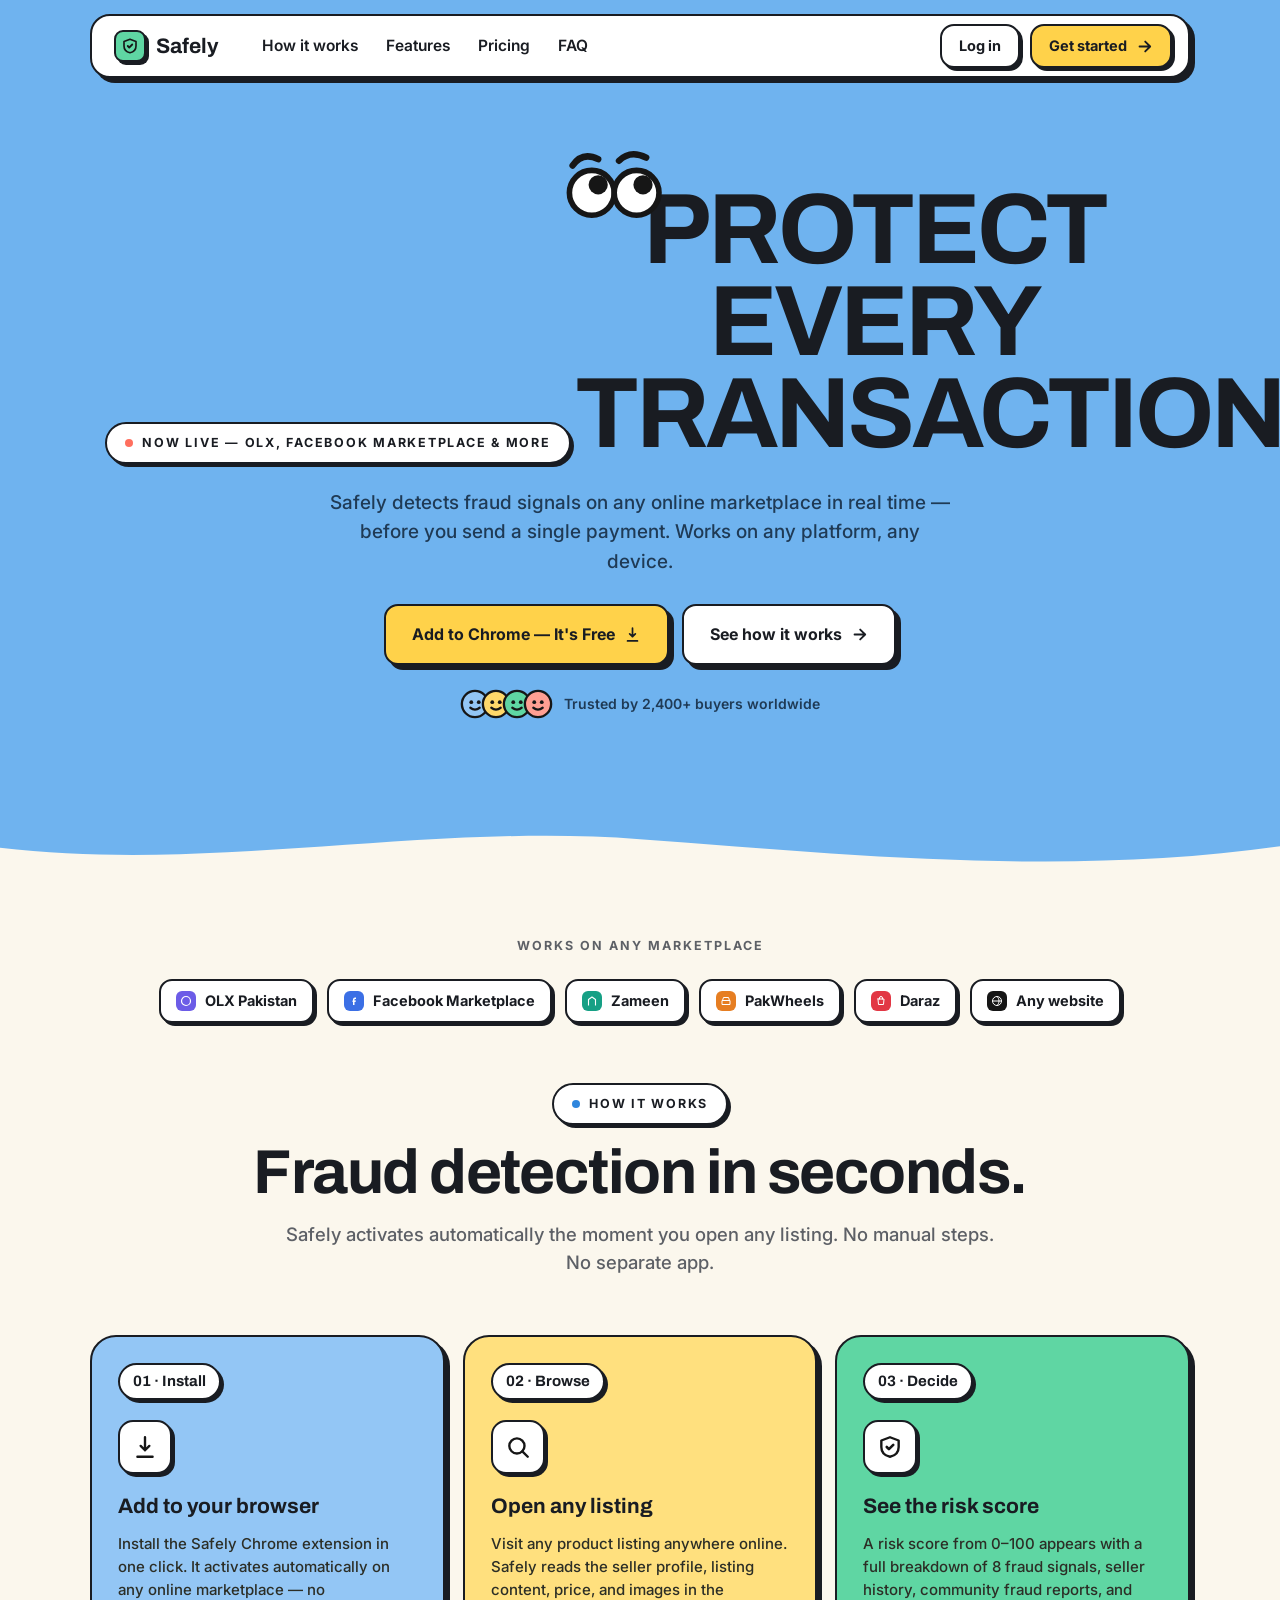
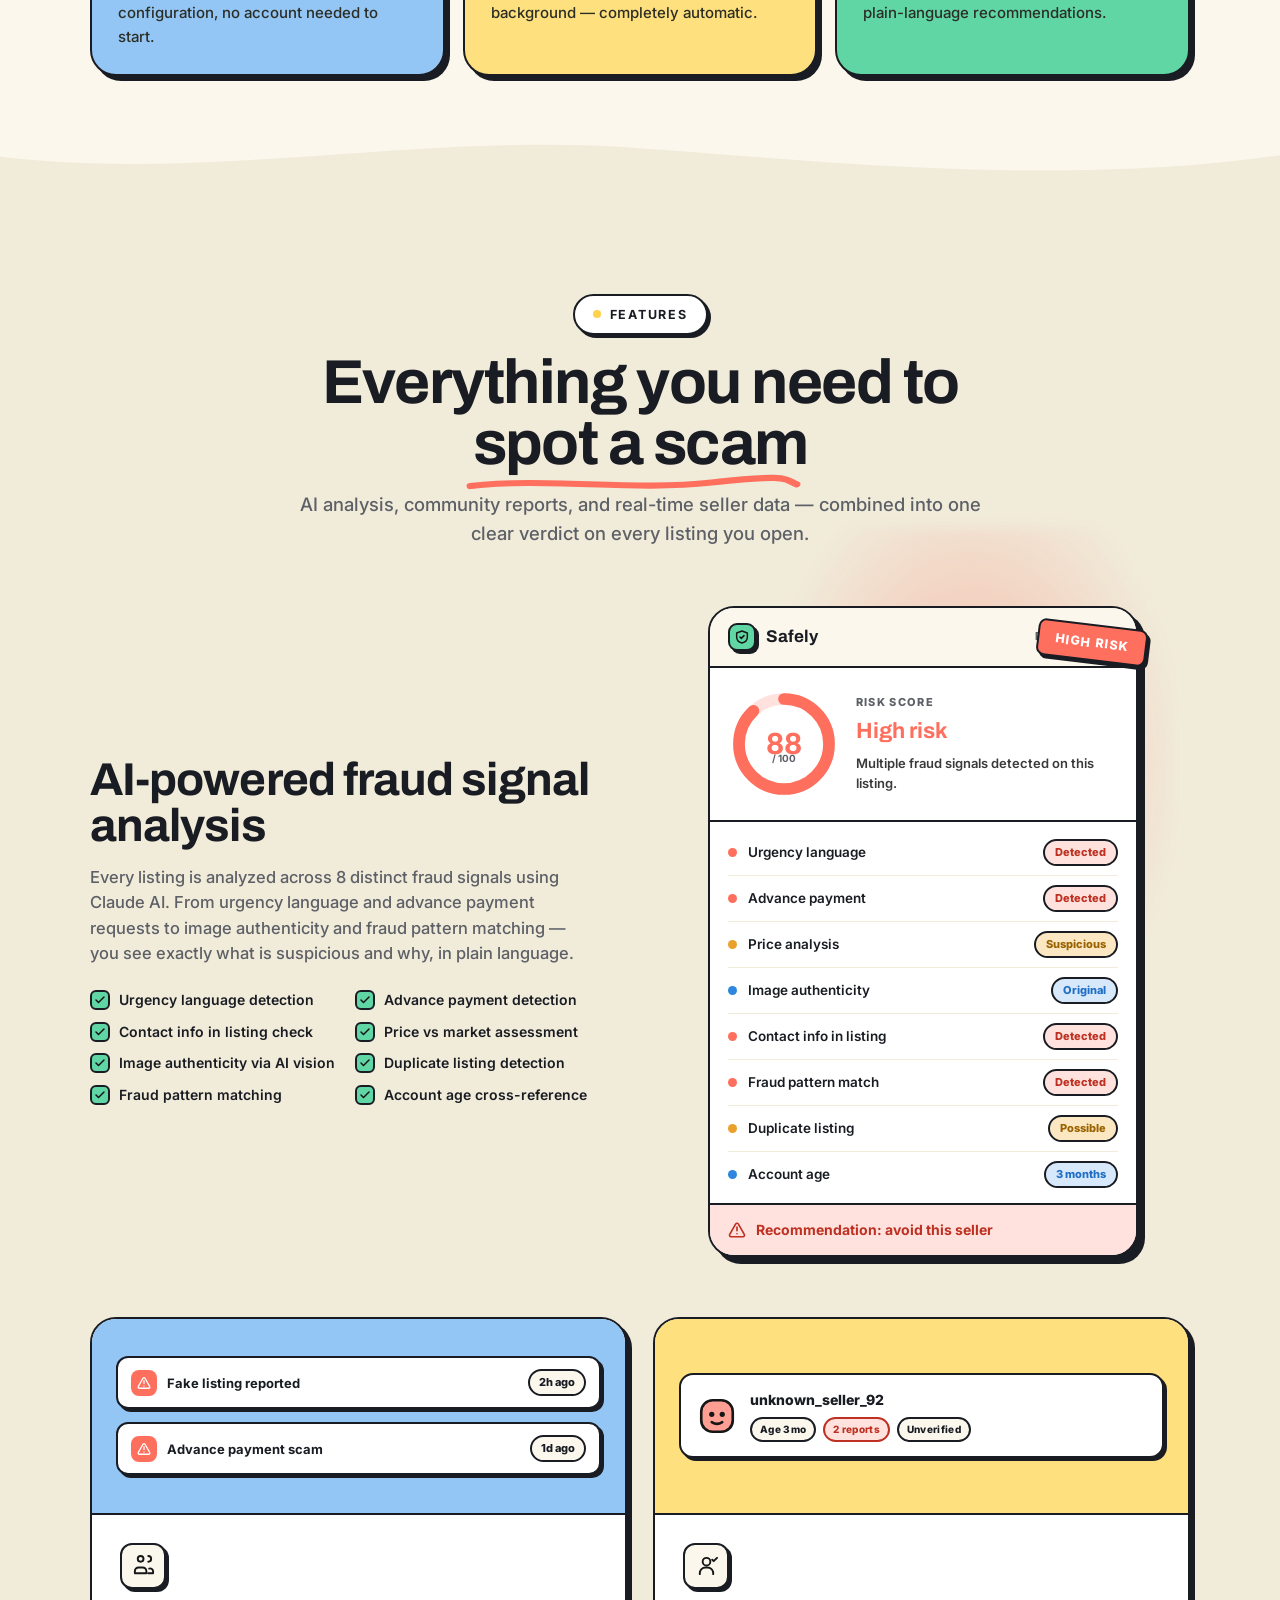
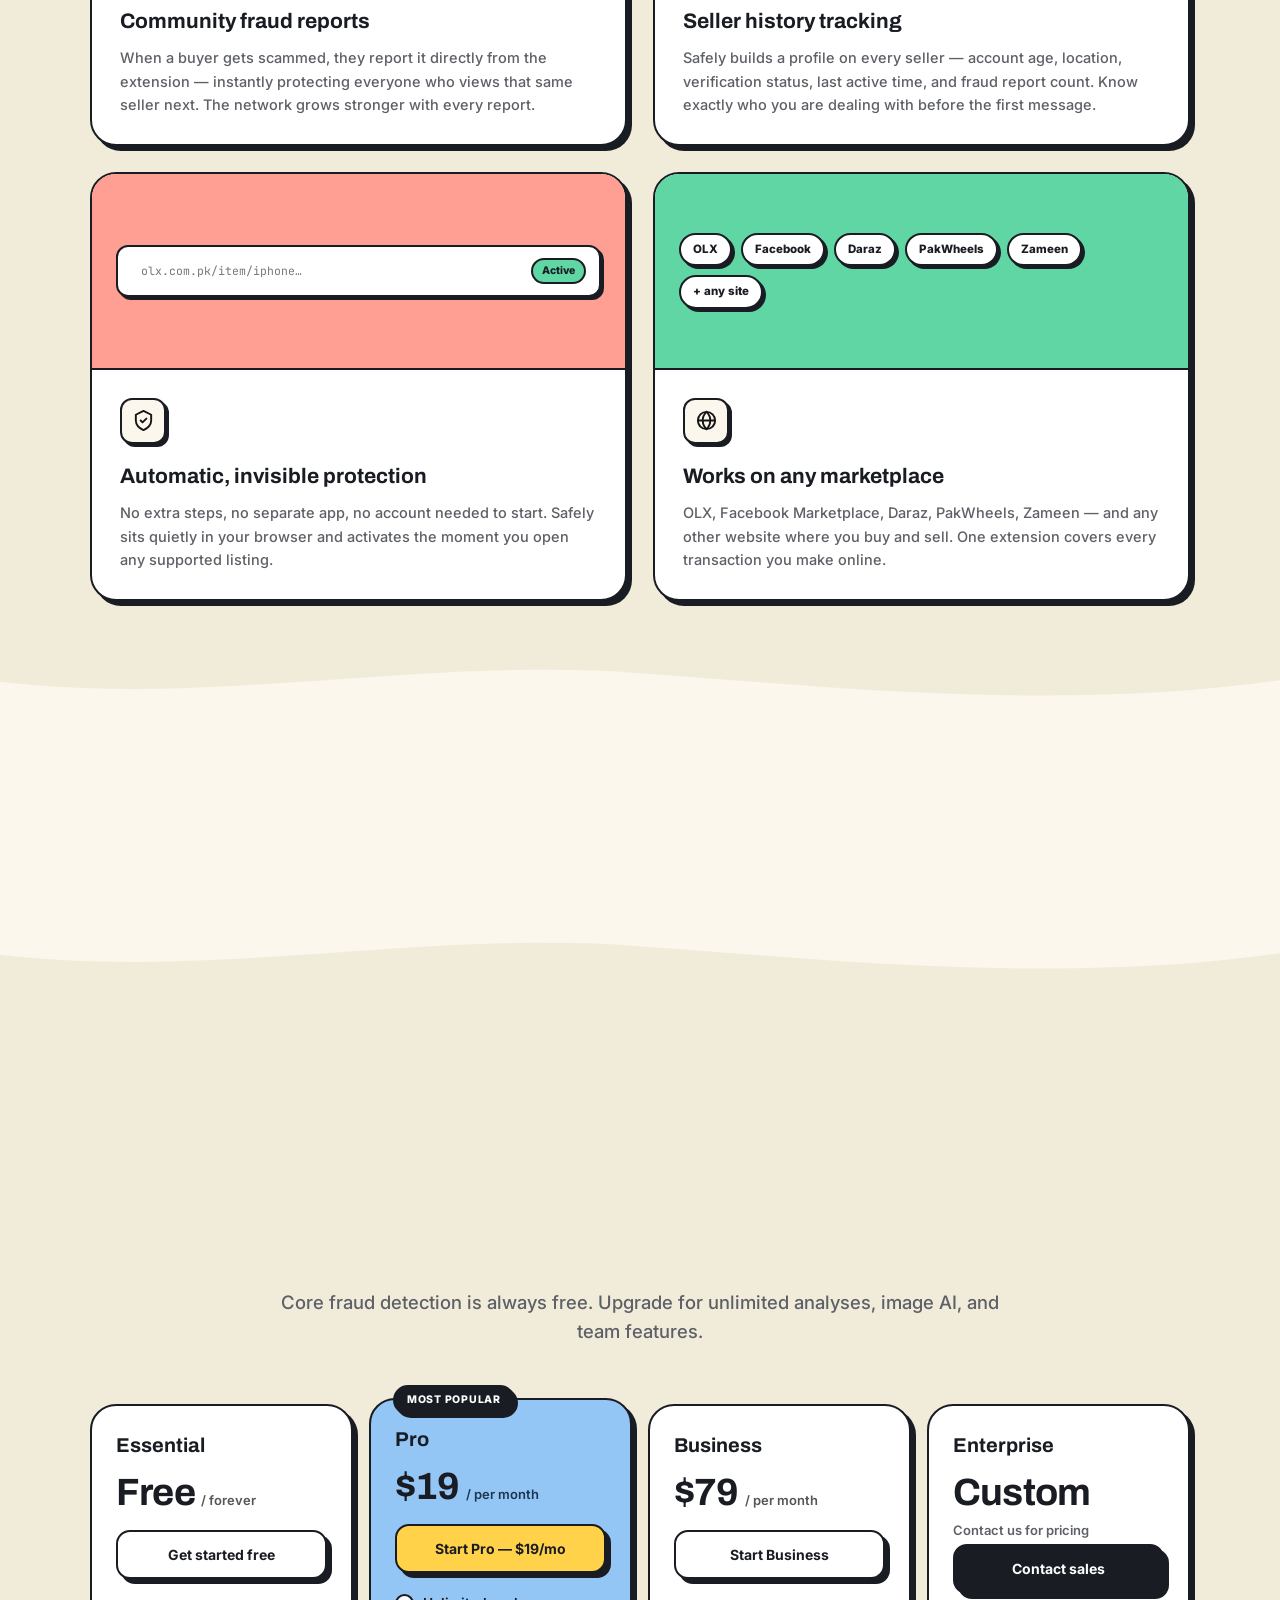
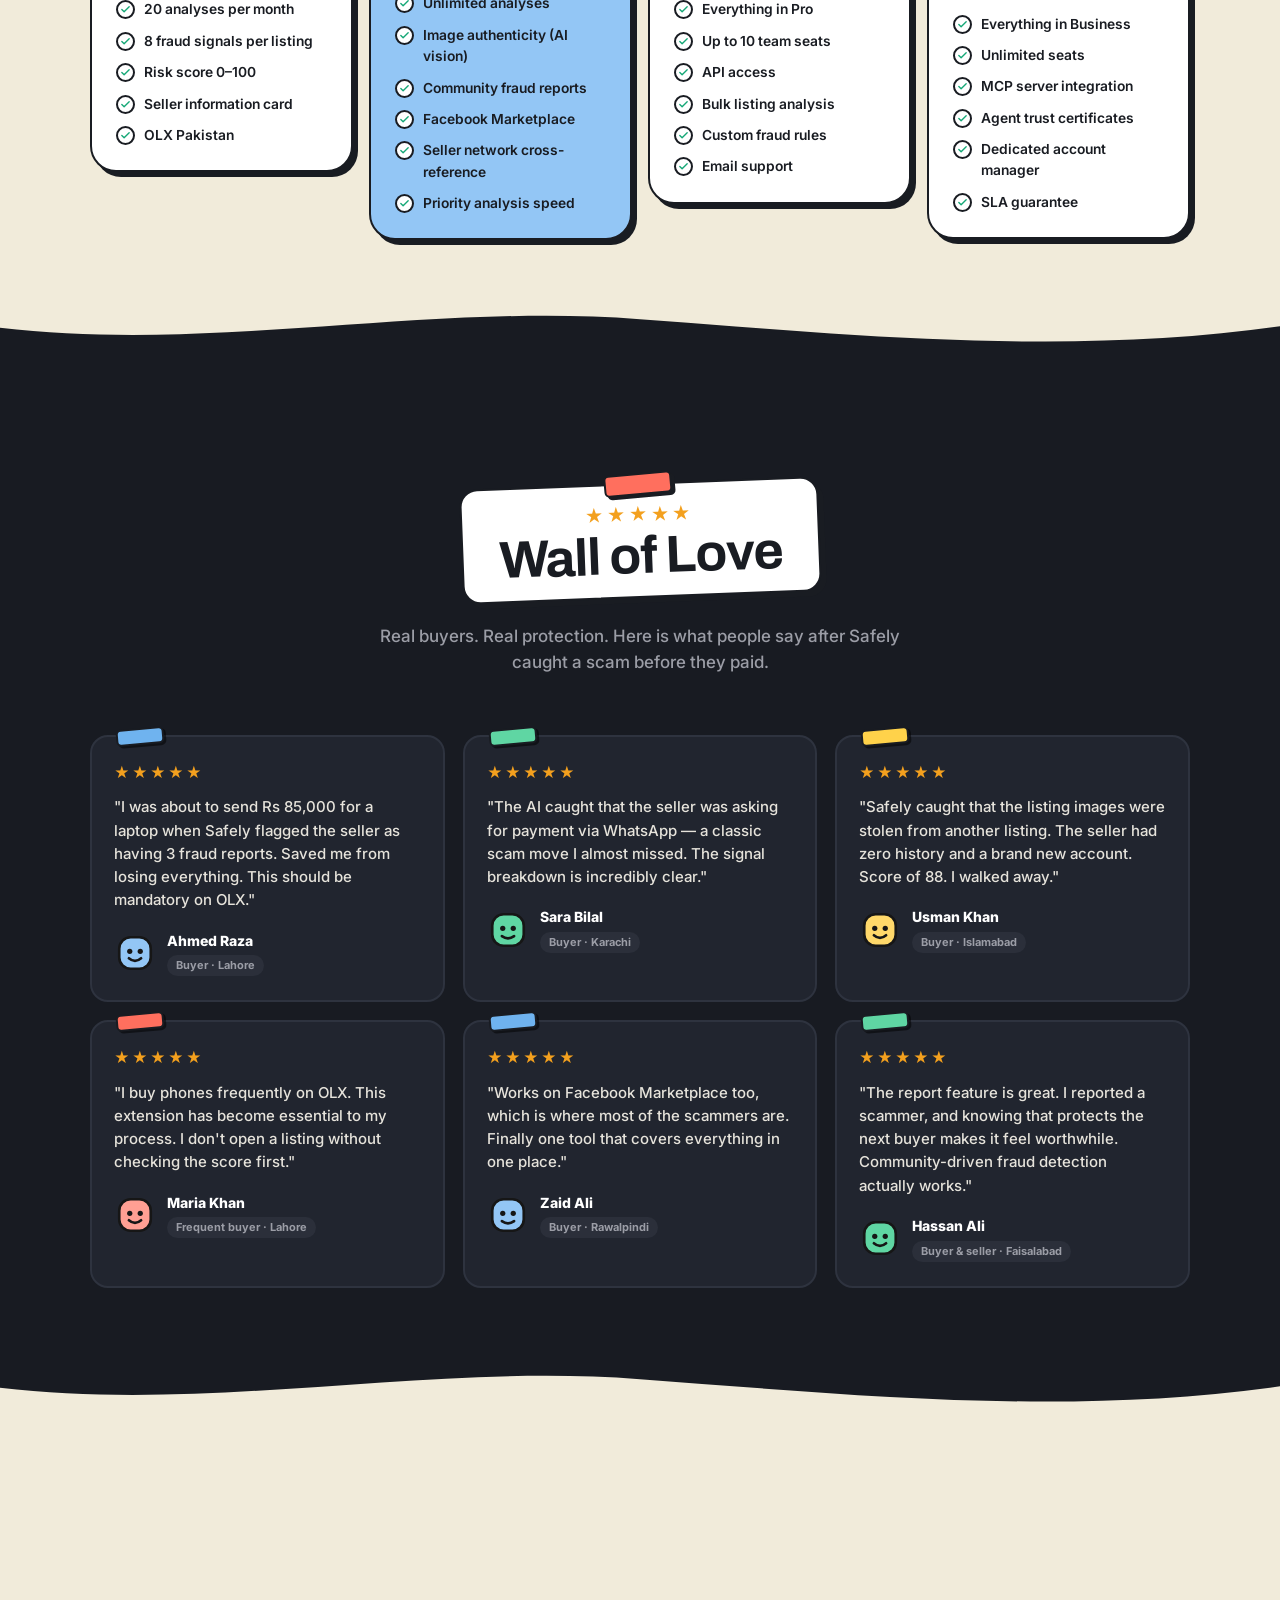
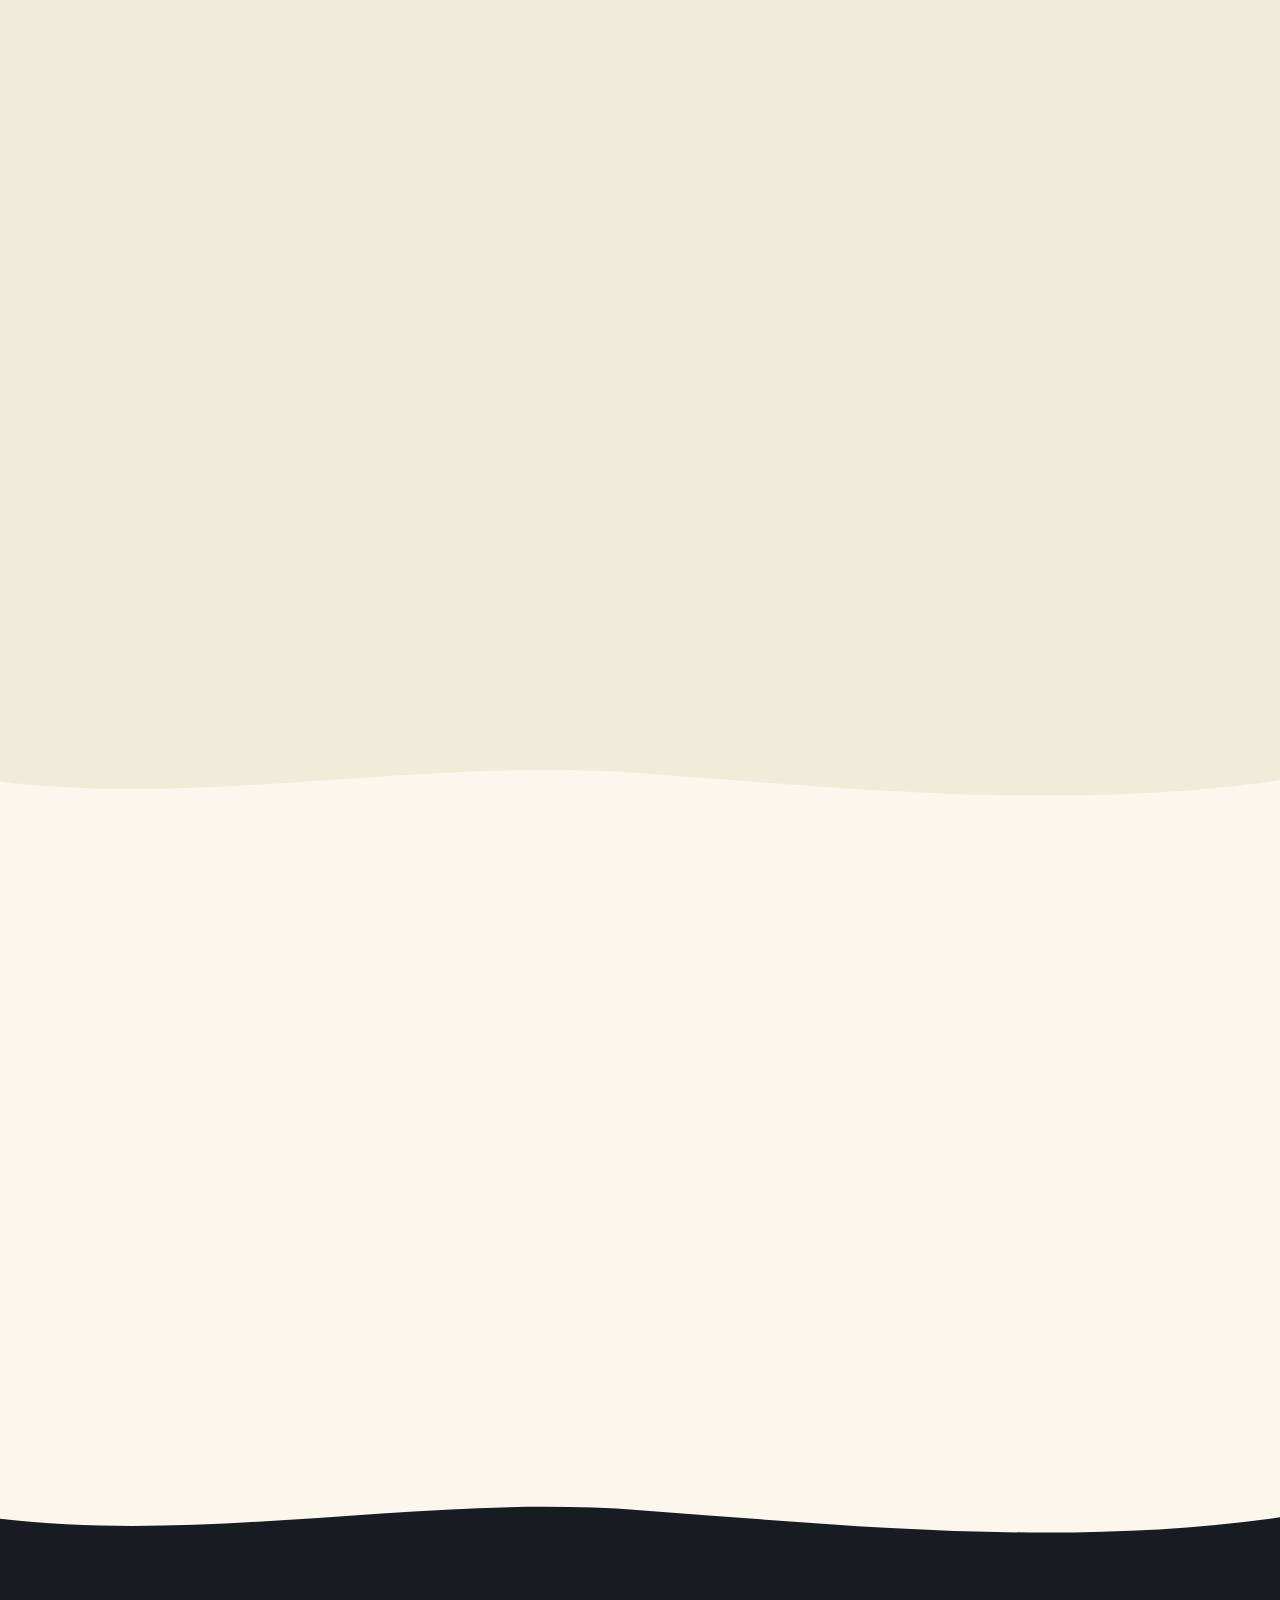
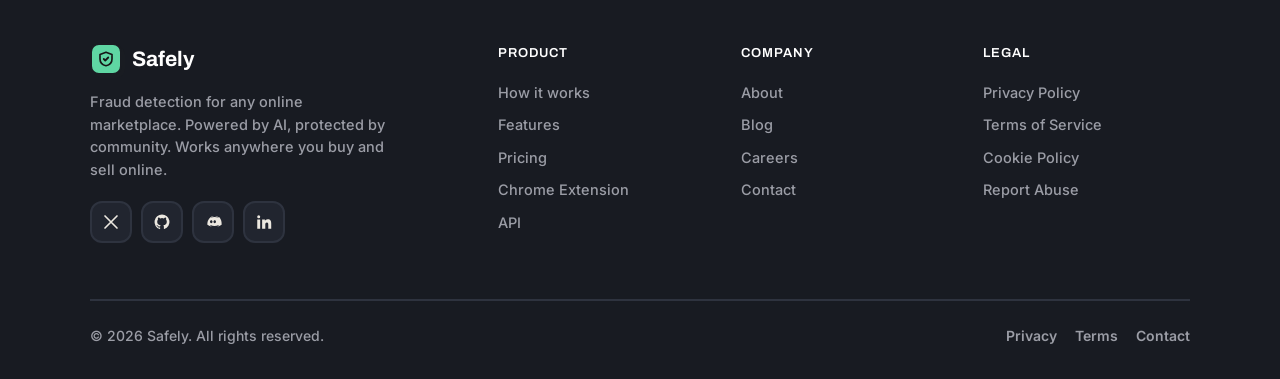
==== site/index.html @ 56530e60 "put the website and dashboard in the file" ====
<!doctype html>
<html lang="en">
    <head>
        <meta charset="UTF-8" />
        <meta name="viewport" content="width=device-width, initial-scale=1.0" />
        <title>Safely — Protect every transaction you make online</title>
        <meta
            name="description"
            content="Safely detects fraud signals on any online marketplace in real time, before you send a single payment. Works on any platform, any device."
        />
        <link rel="preconnect" href="https://fonts.googleapis.com" />
        <link rel="preconnect" href="https://fonts.gstatic.com" crossorigin />
        <link rel="preconnect" href="https://api.fontshare.com" crossorigin />
        <link
            href="https://fonts.googleapis.com/css2?family=Archivo:ital,wght@0,600;0,700;0,800;0,900;1,700;1,800;1,900&family=Archivo+Black&family=Inter:wght@400;500;600;700&family=JetBrains+Mono:wght@500&display=swap"
            rel="stylesheet"
        />
        <link
            href="https://api.fontshare.com/v2/css?f[]=clash-display@600,700&display=swap"
            rel="stylesheet"
        />
        <noscript
            ><style>
                .reveal {
                    opacity: 1 !important;
                    animation: none !important;
                }
            </style></noscript
        >
        <link rel="stylesheet" href="css/landing.css" />
    </head>
    <body>
        <!-- pure-CSS state toggles (no JS needed to open/close menu or sign-in) -->
        <input
            type="checkbox"
            id="nav-toggle"
            class="sr-toggle"
            aria-label="Toggle navigation menu"
        />
        <input
            type="checkbox"
            id="si-toggle"
            class="sr-toggle"
            aria-label="Toggle sign in"
        />

        <!-- ============ NAV ============ -->
        <div class="navwrap">
            <div class="wrap">
                <nav class="nav">
                    <a href="#" class="brand" aria-label="Safely home">
                        <span class="mk" aria-hidden="true"
                            ><svg viewBox="0 0 24 24" fill="none">
                                <path
                                    d="M12 3l8 3v6c0 5-3.4 8-8 9-4.6-1-8-4-8-9V6l8-3z"
                                    stroke="#161616"
                                    stroke-width="2.2"
                                    stroke-linejoin="round"
                                />
                                <path
                                    d="M9 12l2 2 4-4"
                                    stroke="#161616"
                                    stroke-width="2.4"
                                    stroke-linecap="round"
                                    stroke-linejoin="round"
                                /></svg
                        ></span>
                        Safely
                    </a>
                    <div class="nav-links">
                        <a href="#how">How it works</a>
                        <a href="#features">Features</a>
                        <a href="#pricing">Pricing</a>
                        <a href="#faq">FAQ</a>
                    </div>
                    <div class="nav-right">
                        <label
                            class="btn"
                            for="si-toggle"
                            tabindex="0"
                            role="button"
                            >Log in</label
                        >
                        <label
                            class="btn btn-sun"
                            for="si-toggle"
                            tabindex="0"
                            role="button"
                            >Get started
                            <svg viewBox="0 0 24 24" fill="none">
                                <path
                                    d="M5 12h14M13 5l7 7-7 7"
                                    stroke="currentColor"
                                    stroke-width="2.6"
                                    stroke-linecap="round"
                                    stroke-linejoin="round"
                                />
                            </svg>
                        </label>
                        <label
                            class="hamb"
                            for="nav-toggle"
                            aria-label="Open menu"
                            ><span></span
                        ></label>
                    </div>
                </nav>
            </div>
        </div>

        <div class="drawer" id="drawer">
            <a href="#how">How it works</a><a href="#features">Features</a
            ><a href="#pricing">Pricing</a><a href="#faq">FAQ</a>
            <label class="btn" for="si-toggle" tabindex="0" role="button"
                >Log in</label
            >
            <label
                class="btn btn-sun"
                for="si-toggle"
                tabindex="0"
                role="button"
                >Get started
                <svg viewBox="0 0 24 24" fill="none">
                    <path
                        d="M5 12h14M13 5l7 7-7 7"
                        stroke="currentColor"
                        stroke-width="2.6"
                        stroke-linecap="round"
                        stroke-linejoin="round"
                    />
                </svg>
            </label>
        </div>
        <label
            class="drawer-backdrop"
            for="nav-toggle"
            aria-hidden="true"
        ></label>

        <!-- ============ HERO ============ -->
        <section class="hero">
            <div class="wrap">
                <span class="badge r"
                    ><span class="bd"></span>Now live — OLX, Facebook
                    Marketplace &amp; more</span
                >
                <div class="hero-title">
                    <svg
                        class="hero-eyes"
                        viewBox="0 0 130 96"
                        fill="none"
                        aria-hidden="true"
                    >
                        <path
                            d="M12 22 Q24 4 44 14"
                            stroke="#161616"
                            stroke-width="8"
                            fill="none"
                            stroke-linecap="round"
                        />
                        <path
                            d="M70 16 Q84 2 104 12"
                            stroke="#161616"
                            stroke-width="8"
                            fill="none"
                            stroke-linecap="round"
                        />
                        <circle
                            cx="36"
                            cy="56"
                            r="28"
                            fill="#fff"
                            stroke="#161616"
                            stroke-width="7"
                        />
                        <circle
                            cx="92"
                            cy="56"
                            r="28"
                            fill="#fff"
                            stroke="#161616"
                            stroke-width="7"
                        />
                        <circle cx="44" cy="46" r="12" fill="#161616" />
                        <circle cx="100" cy="46" r="12" fill="#161616" />
                    </svg>
                    <h1 class="disp">Protect every transaction.</h1>
                </div>
                <p class="sub">
                    Safely detects fraud signals on any online marketplace in
                    real time — before you send a single payment. Works on any
                    platform, any device.
                </p>
                <div class="hero-cta">
                    <a href="#" class="btn btn-lg btn-sun"
                        >Add to Chrome — It's Free
                        <svg viewBox="0 0 24 24" fill="none">
                            <path
                                d="M12 3v12m0 0l-4-4m4 4l4-4M5 21h14"
                                stroke="currentColor"
                                stroke-width="2.4"
                                stroke-linecap="round"
                                stroke-linejoin="round"
                            />
                        </svg>
                    </a>
                    <a href="#how" class="btn btn-lg"
                        >See how it works
                        <svg viewBox="0 0 24 24" fill="none">
                            <path
                                d="M5 12h14M13 5l7 7-7 7"
                                stroke="currentColor"
                                stroke-width="2.6"
                                stroke-linecap="round"
                                stroke-linejoin="round"
                            />
                        </svg>
                    </a>
                </div>
                <div class="proof">
                    <span class="stack" aria-hidden="true">
                        <svg viewBox="0 0 32 32">
                            <circle
                                cx="16"
                                cy="16"
                                r="14"
                                fill="#93c6f5"
                                stroke="#161616"
                                stroke-width="2.5"
                            />
                            <circle cx="12" cy="14" r="2" fill="#161616" />
                            <circle cx="20" cy="14" r="2" fill="#161616" />
                            <path
                                d="M11 20q5 4 10 0"
                                stroke="#161616"
                                stroke-width="2.4"
                                fill="none"
                                stroke-linecap="round"
                            />
                        </svg>
                        <svg viewBox="0 0 32 32">
                            <circle
                                cx="16"
                                cy="16"
                                r="14"
                                fill="#ffd86a"
                                stroke="#161616"
                                stroke-width="2.5"
                            />
                            <circle cx="12" cy="14" r="2" fill="#161616" />
                            <circle cx="20" cy="14" r="2" fill="#161616" />
                            <path
                                d="M11 20q5 4 10 0"
                                stroke="#161616"
                                stroke-width="2.4"
                                fill="none"
                                stroke-linecap="round"
                            />
                        </svg>
                        <svg viewBox="0 0 32 32">
                            <circle
                                cx="16"
                                cy="16"
                                r="14"
                                fill="#5fd6a3"
                                stroke="#161616"
                                stroke-width="2.5"
                            />
                            <circle cx="12" cy="14" r="2" fill="#161616" />
                            <circle cx="20" cy="14" r="2" fill="#161616" />
                            <path
                                d="M11 20q5 4 10 0"
                                stroke="#161616"
                                stroke-width="2.4"
                                fill="none"
                                stroke-linecap="round"
                            />
                        </svg>
                        <svg viewBox="0 0 32 32">
                            <circle
                                cx="16"
                                cy="16"
                                r="14"
                                fill="#ff9f93"
                                stroke="#161616"
                                stroke-width="2.5"
                            />
                            <circle cx="12" cy="14" r="2" fill="#161616" />
                            <circle cx="20" cy="14" r="2" fill="#161616" />
                            <path
                                d="M11 20q5 4 10 0"
                                stroke="#161616"
                                stroke-width="2.4"
                                fill="none"
                                stroke-linecap="round"
                            />
                        </svg>
                    </span>
                    Trusted by 2,400+ buyers worldwide
                </div>
            </div>
            <div class="wv down" aria-hidden="true">
                <svg viewBox="0 0 1440 80" preserveAspectRatio="none">
                    <path
                        d="M0,40 C 240,75 480,5 720,28 C 960,50 1200,80 1440,38 L1440,80 L0,80 Z"
                        fill="#fbf7ed"
                    />
                </svg>
            </div>
        </section>

        <!-- ============ LOGOS ============ -->
        <section class="sec" style="padding-block: clamp(40px, 5vw, 60px)">
            <div class="wrap">
                <p class="lblabel reveal">Works on any marketplace</p>
                <div class="logos reveal d1">
                    <span class="mp"
                        ><span class="ic" style="background: #6c5ce7"
                            ><svg viewBox="0 0 24 24" fill="none">
                                <circle
                                    cx="12"
                                    cy="12"
                                    r="9"
                                    stroke="#fff"
                                    stroke-width="2.4"
                                /></svg></span
                        >OLX Pakistan</span
                    >
                    <span class="mp"
                        ><span class="ic" style="background: #3b6fe5"
                            ><svg viewBox="0 0 24 24" fill="none">
                                <path
                                    d="M14 8h2V5h-2a4 4 0 00-4 4v2H9v3h1v6h3v-6h2l1-3h-3V9a1 1 0 011-1z"
                                    fill="#fff"
                                /></svg></span
                        >Facebook Marketplace</span
                    >
                    <span class="mp"
                        ><span class="ic" style="background: #16a085"
                            ><svg viewBox="0 0 24 24" fill="none">
                                <path
                                    d="M5 21V9l7-5 7 5v12"
                                    stroke="#fff"
                                    stroke-width="2.2"
                                    stroke-linejoin="round"
                                /></svg></span
                        >Zameen</span
                    >
                    <span class="mp"
                        ><span class="ic" style="background: #e67e22"
                            ><svg viewBox="0 0 24 24" fill="none">
                                <path
                                    d="M5 11l2-6h10l2 6M4 11h16v8H4z"
                                    stroke="#fff"
                                    stroke-width="2"
                                    stroke-linejoin="round"
                                /></svg></span
                        >PakWheels</span
                    >
                    <span class="mp"
                        ><span class="ic" style="background: #e23744"
                            ><svg viewBox="0 0 24 24" fill="none">
                                <path
                                    d="M6 8h12l-1 11H7L6 8zM9 8V6a3 3 0 016 0v2"
                                    stroke="#fff"
                                    stroke-width="2"
                                    stroke-linecap="round"
                                    stroke-linejoin="round"
                                /></svg></span
                        >Daraz</span
                    >
                    <span class="mp"
                        ><span class="ic" style="background: #161616"
                            ><svg viewBox="0 0 24 24" fill="none">
                                <circle
                                    cx="12"
                                    cy="12"
                                    r="9"
                                    stroke="#fff"
                                    stroke-width="2"
                                />
                                <path
                                    d="M3 12h18M12 3c2.5 2.4 4 5.6 4 9s-1.5 6.6-4 9"
                                    stroke="#fff"
                                    stroke-width="2"
                                /></svg></span
                        >Any website</span
                    >
                </div>
            </div>
        </section>

        <!-- ============ HOW IT WORKS ============ -->
        <section class="sec" id="how" style="padding-top: 0">
            <div class="wv down" aria-hidden="true">
                <svg viewBox="0 0 1440 80" preserveAspectRatio="none">
                    <path
                        d="M0,40 C 240,75 480,5 720,28 C 960,50 1200,80 1440,38 L1440,80 L0,80 Z"
                        fill="#f1ebda"
                    />
                </svg>
            </div>
            <div class="wrap">
                <div class="head">
                    <span class="badge p reveal"
                        ><span class="bd"></span>How it works</span
                    >
                    <h2 class="disp reveal d1">Fraud detection in seconds.</h2>
                    <p class="reveal d2">
                        Safely activates automatically the moment you open any
                        listing. No manual steps. No separate app.
                    </p>
                </div>
                <div class="steps">
                    <div class="step reveal">
                        <span class="snum">01 · Install</span>
                        <span class="sic"
                            ><svg viewBox="0 0 24 24" fill="none">
                                <path
                                    d="M12 3v12m0 0l-4-4m4 4l4-4M5 21h14"
                                    stroke="#161616"
                                    stroke-width="2.2"
                                    stroke-linecap="round"
                                    stroke-linejoin="round"
                                /></svg
                        ></span>
                        <h3>Add to your browser</h3>
                        <p>
                            Install the Safely Chrome extension in one click. It
                            activates automatically on any online marketplace —
                            no configuration, no account needed to start.
                        </p>
                    </div>
                    <div class="step reveal d1">
                        <span class="snum">02 · Browse</span>
                        <span class="sic"
                            ><svg viewBox="0 0 24 24" fill="none">
                                <circle
                                    cx="11"
                                    cy="11"
                                    r="7"
                                    stroke="#161616"
                                    stroke-width="2.2"
                                />
                                <path
                                    d="M16 16l5 5"
                                    stroke="#161616"
                                    stroke-width="2.2"
                                    stroke-linecap="round"
                                /></svg
                        ></span>
                        <h3>Open any listing</h3>
                        <p>
                            Visit any product listing anywhere online. Safely
                            reads the seller profile, listing content, price,
                            and images in the background — completely automatic.
                        </p>
                    </div>
                    <div class="step reveal d2">
                        <span class="snum">03 · Decide</span>
                        <span class="sic"
                            ><svg viewBox="0 0 24 24" fill="none">
                                <path
                                    d="M12 3l8 3v6c0 5-3.4 8-8 9-4.6-1-8-4-8-9V6l8-3z"
                                    stroke="#161616"
                                    stroke-width="2.2"
                                    stroke-linejoin="round"
                                />
                                <path
                                    d="M9 12l2 2 4-4"
                                    stroke="#161616"
                                    stroke-width="2.4"
                                    stroke-linecap="round"
                                    stroke-linejoin="round"
                                /></svg
                        ></span>
                        <h3>See the risk score</h3>
                        <p>
                            A risk score from 0–100 appears with a full
                            breakdown of 8 fraud signals, seller history,
                            community fraud reports, and plain-language
                            recommendations.
                        </p>
                    </div>
                </div>
            </div>
        </section>

        <!-- ============ FEATURES ============ -->
        <section class="sec" id="features" style="background: var(--cream-2)">
            <div class="wv down" aria-hidden="true">
                <svg viewBox="0 0 1440 80" preserveAspectRatio="none">
                    <path
                        d="M0,40 C 240,75 480,5 720,28 C 960,50 1200,80 1440,38 L1440,80 L0,80 Z"
                        fill="#fbf7ed"
                    />
                </svg>
            </div>
            <div class="wrap">
                <div class="head">
                    <span class="badge o reveal"
                        ><span class="bd"></span>Features</span
                    >
                    <h2 class="disp reveal d1">
                        Everything you need to
                        <span class="uline"
                            >spot a scam<svg
                                viewBox="0 0 300 24"
                                preserveAspectRatio="none"
                            >
                                <path
                                    d="M4 16 C 70 6, 150 22, 220 12 S 285 8, 296 14"
                                    stroke="#ff6f5e"
                                    stroke-width="7"
                                    fill="none"
                                    stroke-linecap="round"
                                /></svg
                        ></span>
                    </h2>
                    <p class="reveal d2">
                        AI analysis, community reports, and real-time seller
                        data — combined into one clear verdict on every listing
                        you open.
                    </p>
                </div>

                <div class="f1 reveal">
                    <div class="a">
                        <h3 class="colh disp">
                            AI-powered fraud signal analysis
                        </h3>
                        <p class="colp">
                            Every listing is analyzed across 8 distinct fraud
                            signals using Claude AI. From urgency language and
                            advance payment requests to image authenticity and
                            fraud pattern matching — you see exactly what is
                            suspicious and why, in plain language.
                        </p>
                        <ul class="siglist">
                            <li>
                                <span class="ck"
                                    ><svg viewBox="0 0 24 24" fill="none">
                                        <path
                                            d="M20 6L9 17l-5-5"
                                            stroke="#161616"
                                            stroke-width="3"
                                            stroke-linecap="round"
                                            stroke-linejoin="round"
                                        /></svg></span
                                >Urgency language detection
                            </li>
                            <li>
                                <span class="ck"
                                    ><svg viewBox="0 0 24 24" fill="none">
                                        <path
                                            d="M20 6L9 17l-5-5"
                                            stroke="#161616"
                                            stroke-width="3"
                                            stroke-linecap="round"
                                            stroke-linejoin="round"
                                        /></svg></span
                                >Advance payment detection
                            </li>
                            <li>
                                <span class="ck"
                                    ><svg viewBox="0 0 24 24" fill="none">
                                        <path
                                            d="M20 6L9 17l-5-5"
                                            stroke="#161616"
                                            stroke-width="3"
                                            stroke-linecap="round"
                                            stroke-linejoin="round"
                                        /></svg></span
                                >Contact info in listing check
                            </li>
                            <li>
                                <span class="ck"
                                    ><svg viewBox="0 0 24 24" fill="none">
                                        <path
                                            d="M20 6L9 17l-5-5"
                                            stroke="#161616"
                                            stroke-width="3"
                                            stroke-linecap="round"
                                            stroke-linejoin="round"
                                        /></svg></span
                                >Price vs market assessment
                            </li>
                            <li>
                                <span class="ck"
                                    ><svg viewBox="0 0 24 24" fill="none">
                                        <path
                                            d="M20 6L9 17l-5-5"
                                            stroke="#161616"
                                            stroke-width="3"
                                            stroke-linecap="round"
                                            stroke-linejoin="round"
                                        /></svg></span
                                >Image authenticity via AI vision
                            </li>
                            <li>
                                <span class="ck"
                                    ><svg viewBox="0 0 24 24" fill="none">
                                        <path
                                            d="M20 6L9 17l-5-5"
                                            stroke="#161616"
                                            stroke-width="3"
                                            stroke-linecap="round"
                                            stroke-linejoin="round"
                                        /></svg></span
                                >Duplicate listing detection
                            </li>
                            <li>
                                <span class="ck"
                                    ><svg viewBox="0 0 24 24" fill="none">
                                        <path
                                            d="M20 6L9 17l-5-5"
                                            stroke="#161616"
                                            stroke-width="3"
                                            stroke-linecap="round"
                                            stroke-linejoin="round"
                                        /></svg></span
                                >Fraud pattern matching
                            </li>
                            <li>
                                <span class="ck"
                                    ><svg viewBox="0 0 24 24" fill="none">
                                        <path
                                            d="M20 6L9 17l-5-5"
                                            stroke="#161616"
                                            stroke-width="3"
                                            stroke-linecap="round"
                                            stroke-linejoin="round"
                                        /></svg></span
                                >Account age cross-reference
                            </li>
                        </ul>
                    </div>
                    <div class="b">
                        <div class="ext-shell">
                            <div class="ext-glow" aria-hidden="true"></div>
                            <span class="tape">High risk</span>
                            <div class="ext">
                                <div class="ext-head">
                                    <span class="brand"
                                        ><span class="mk" aria-hidden="true"
                                            ><svg
                                                viewBox="0 0 24 24"
                                                fill="none"
                                            >
                                                <path
                                                    d="M12 3l8 3v6c0 5-3.4 8-8 9-4.6-1-8-4-8-9V6l8-3z"
                                                    stroke="#161616"
                                                    stroke-width="2.2"
                                                    stroke-linejoin="round"
                                                />
                                                <path
                                                    d="M9 12l2 2 4-4"
                                                    stroke="#161616"
                                                    stroke-width="2.4"
                                                    stroke-linecap="round"
                                                    stroke-linejoin="round"
                                                /></svg></span
                                        >Safely</span
                                    >
                                    <span class="lab">Risk report</span>
                                </div>
                                <div class="score-box">
                                    <svg
                                        class="gauge"
                                        viewBox="0 0 120 120"
                                        aria-hidden="true"
                                    >
                                        <circle
                                            cx="60"
                                            cy="60"
                                            r="50"
                                            fill="none"
                                            stroke="#ffe2dd"
                                            stroke-width="13"
                                        />
                                        <circle
                                            cx="60"
                                            cy="60"
                                            r="50"
                                            fill="none"
                                            stroke="#ff6f5e"
                                            stroke-width="13"
                                            stroke-linecap="round"
                                            stroke-dasharray="314.16"
                                            stroke-dashoffset="37.7"
                                            transform="rotate(-90 60 60)"
                                        />
                                        <text
                                            class="g-num"
                                            x="60"
                                            y="62"
                                            text-anchor="middle"
                                            dominant-baseline="middle"
                                        >
                                            88
                                        </text>
                                        <text
                                            class="g-of"
                                            x="60"
                                            y="80"
                                            text-anchor="middle"
                                        >
                                            / 100
                                        </text>
                                    </svg>
                                    <div class="score-meta">
                                        <div class="l">Risk score</div>
                                        <div class="v">High risk</div>
                                        <div class="d">
                                            Multiple fraud signals detected on
                                            this listing.
                                        </div>
                                    </div>
                                </div>
                                <div class="sig-rows">
                                    <div class="srow">
                                        <span
                                            class="sd"
                                            style="background: var(--coral)"
                                        ></span
                                        >Urgency language<span class="vp red"
                                            >Detected</span
                                        >
                                    </div>
                                    <div class="srow">
                                        <span
                                            class="sd"
                                            style="background: var(--coral)"
                                        ></span
                                        >Advance payment<span class="vp red"
                                            >Detected</span
                                        >
                                    </div>
                                    <div class="srow">
                                        <span
                                            class="sd"
                                            style="background: var(--amber)"
                                        ></span
                                        >Price analysis<span class="vp amber"
                                            >Suspicious</span
                                        >
                                    </div>
                                    <div class="srow">
                                        <span
                                            class="sd"
                                            style="background: var(--info)"
                                        ></span
                                        >Image authenticity<span class="vp blue"
                                            >Original</span
                                        >
                                    </div>
                                    <div class="srow">
                                        <span
                                            class="sd"
                                            style="background: var(--coral)"
                                        ></span
                                        >Contact info in listing<span
                                            class="vp red"
                                            >Detected</span
                                        >
                                    </div>
                                    <div class="srow">
                                        <span
                                            class="sd"
                                            style="background: var(--coral)"
                                        ></span
                                        >Fraud pattern match<span class="vp red"
                                            >Detected</span
                                        >
                                    </div>
                                    <div class="srow">
                                        <span
                                            class="sd"
                                            style="background: var(--amber)"
                                        ></span
                                        >Duplicate listing<span class="vp amber"
                                            >Possible</span
                                        >
                                    </div>
                                    <div class="srow">
                                        <span
                                            class="sd"
                                            style="background: var(--info)"
                                        ></span
                                        >Account age<span class="vp blue"
                                            >3 months</span
                                        >
                                    </div>
                                </div>
                                <div class="ext-foot">
                                    <svg viewBox="0 0 24 24" fill="none">
                                        <path
                                            d="M12 8v5m0 4h.01M10.3 3.9l-8 14A2 2 0 004 21h16a2 2 0 001.7-3.1l-8-14a2 2 0 00-3.4 0z"
                                            stroke="#bd3022"
                                            stroke-width="2.2"
                                            stroke-linecap="round"
                                            stroke-linejoin="round"
                                        />
                                    </svg>
                                    Recommendation: avoid this seller
                                </div>
                            </div>
                        </div>
                    </div>
                </div>

                <!-- bento -->
                <div class="bento">
                    <article class="bcard reveal">
                        <div class="bviz c1">
                            <div class="vchip">
                                <span
                                    class="vi"
                                    style="background: var(--coral)"
                                    ><svg viewBox="0 0 24 24" fill="none">
                                        <path
                                            d="M12 8v5m0 4h.01M10.3 3.9l-8 14A2 2 0 004 21h16a2 2 0 001.7-3.1l-8-14a2 2 0 00-3.4 0z"
                                            stroke="#fff"
                                            stroke-width="2.2"
                                            stroke-linecap="round"
                                            stroke-linejoin="round"
                                        /></svg></span
                                >Fake listing reported<span class="vt"
                                    >2h ago</span
                                >
                            </div>
                            <div class="vchip">
                                <span
                                    class="vi"
                                    style="background: var(--coral)"
                                    ><svg viewBox="0 0 24 24" fill="none">
                                        <path
                                            d="M12 8v5m0 4h.01M10.3 3.9l-8 14A2 2 0 004 21h16a2 2 0 001.7-3.1l-8-14a2 2 0 00-3.4 0z"
                                            stroke="#fff"
                                            stroke-width="2.2"
                                            stroke-linecap="round"
                                            stroke-linejoin="round"
                                        /></svg></span
                                >Advance payment scam<span class="vt"
                                    >1d ago</span
                                >
                            </div>
                        </div>
                        <div class="btxt">
                            <span class="fic"
                                ><svg viewBox="0 0 24 24" fill="none">
                                    <path
                                        d="M17 20h5v-2a3 3 0 00-4-2.8M9 8a3 3 0 100-6 3 3 0 000 6zm8 0a3 3 0 100-6M3 20v-2a4 4 0 014-4h4a4 4 0 014 4v2H3z"
                                        stroke="#161616"
                                        stroke-width="2"
                                        stroke-linecap="round"
                                        stroke-linejoin="round"
                                    /></svg
                            ></span>
                            <h3>Community fraud reports</h3>
                            <p>
                                When a buyer gets scammed, they report it
                                directly from the extension — instantly
                                protecting everyone who views that same seller
                                next. The network grows stronger with every
                                report.
                            </p>
                        </div>
                    </article>

                    <article class="bcard reveal d1">
                        <div class="bviz c2">
                            <div class="vseller">
                                <svg class="ava" viewBox="0 0 48 48">
                                    <rect
                                        x="6"
                                        y="6"
                                        width="36"
                                        height="36"
                                        rx="13"
                                        fill="#ff9f93"
                                        stroke="#161616"
                                        stroke-width="3"
                                    />
                                    <circle
                                        cx="18"
                                        cy="22"
                                        r="3"
                                        fill="#161616"
                                    />
                                    <circle
                                        cx="30"
                                        cy="22"
                                        r="3"
                                        fill="#161616"
                                    />
                                    <path
                                        d="M18 31q6 4 12 0"
                                        stroke="#161616"
                                        stroke-width="3"
                                        fill="none"
                                        stroke-linecap="round"
                                    />
                                </svg>
                                <div>
                                    <div class="nm">unknown_seller_92</div>
                                    <div class="vmeta">
                                        <span>Age 3mo</span
                                        ><span class="warn">2 reports</span
                                        ><span>Unverified</span>
                                    </div>
                                </div>
                            </div>
                        </div>
                        <div class="btxt">
                            <span class="fic"
                                ><svg viewBox="0 0 24 24" fill="none">
                                    <circle
                                        cx="12"
                                        cy="8"
                                        r="4"
                                        stroke="#161616"
                                        stroke-width="2"
                                    />
                                    <path
                                        d="M5 21v-1a6 6 0 016-6h2a6 6 0 016 6v1"
                                        stroke="#161616"
                                        stroke-width="2"
                                        stroke-linecap="round"
                                    />
                                    <path
                                        d="M18 6l1.5 1.5L23 4"
                                        stroke="#161616"
                                        stroke-width="2"
                                        stroke-linecap="round"
                                        stroke-linejoin="round"
                                    /></svg
                            ></span>
                            <h3>Seller history tracking</h3>
                            <p>
                                Safely builds a profile on every seller —
                                account age, location, verification status, last
                                active time, and fraud report count. Know
                                exactly who you are dealing with before the
                                first message.
                            </p>
                        </div>
                    </article>

                    <article class="bcard reveal d1">
                        <div class="bviz c3">
                            <div class="vbar">
                                <span class="vi" style="background: var(--mint)"
                                    ><svg viewBox="0 0 24 24" fill="none">
                                        <path
                                            d="M12 3l8 3v6c0 5-3.4 8-8 9-4.6-1-8-4-8-9V6l8-3z"
                                            stroke="#161616"
                                            stroke-width="2.2"
                                            stroke-linejoin="round"
                                        /></svg></span
                                ><span class="u">olx.com.pk/item/iphone…</span
                                ><span class="on">Active</span>
                            </div>
                        </div>
                        <div class="btxt">
                            <span class="fic"
                                ><svg viewBox="0 0 24 24" fill="none">
                                    <path
                                        d="M12 2l8 4v6c0 5-3.5 8-8 10-4.5-2-8-5-8-10V6l8-4z"
                                        stroke="#161616"
                                        stroke-width="2"
                                        stroke-linejoin="round"
                                    />
                                    <path
                                        d="M9 12l2 2 4-4"
                                        stroke="#161616"
                                        stroke-width="2"
                                        stroke-linecap="round"
                                        stroke-linejoin="round"
                                    /></svg
                            ></span>
                            <h3>Automatic, invisible protection</h3>
                            <p>
                                No extra steps, no separate app, no account
                                needed to start. Safely sits quietly in your
                                browser and activates the moment you open any
                                supported listing.
                            </p>
                        </div>
                    </article>

                    <article class="bcard reveal d2">
                        <div class="bviz c4">
                            <div class="vmkts">
                                <span>OLX</span><span>Facebook</span
                                ><span>Daraz</span><span>PakWheels</span
                                ><span>Zameen</span><span>+ any site</span>
                            </div>
                        </div>
                        <div class="btxt">
                            <span class="fic"
                                ><svg viewBox="0 0 24 24" fill="none">
                                    <circle
                                        cx="12"
                                        cy="12"
                                        r="9"
                                        stroke="#161616"
                                        stroke-width="2"
                                    />
                                    <path
                                        d="M3 12h18M12 3c2.5 2.4 4 5.6 4 9s-1.5 6.6-4 9c-2.5-2.4-4-5.6-4-9s1.5-6.6 4-9z"
                                        stroke="#161616"
                                        stroke-width="2"
                                    /></svg
                            ></span>
                            <h3>Works on any marketplace</h3>
                            <p>
                                OLX, Facebook Marketplace, Daraz, PakWheels,
                                Zameen — and any other website where you buy and
                                sell. One extension covers every transaction you
                                make online.
                            </p>
                        </div>
                    </article>
                </div>
            </div>
        </section>

        <!-- ============ STAT BAR ============ -->
        <section class="sec" style="padding-block: clamp(40px, 5vw, 70px)">
            <div class="wv down" aria-hidden="true">
                <svg viewBox="0 0 1440 80" preserveAspectRatio="none">
                    <path
                        d="M0,40 C 240,75 480,5 720,28 C 960,50 1200,80 1440,38 L1440,80 L0,80 Z"
                        fill="#f1ebda"
                    />
                </svg>
            </div>
            <div class="wrap">
                <div class="statbar reveal">
                    <div class="it">
                        <div class="num disp">8+</div>
                        <div class="cap">Fraud signals per listing</div>
                    </div>
                    <div class="it">
                        <div class="num disp">2s</div>
                        <div class="cap">Average analysis time</div>
                    </div>
                    <div class="it">
                        <div class="num disp">0%</div>
                        <div class="cap">Setup required</div>
                    </div>
                    <div class="it">
                        <div class="num disp">100%</div>
                        <div class="cap">Private — never sold</div>
                    </div>
                </div>
            </div>
        </section>

        <!-- ============ PRICING ============ -->
        <section class="sec" id="pricing" style="background: var(--cream-2)">
            <div class="wv down" aria-hidden="true">
                <svg viewBox="0 0 1440 80" preserveAspectRatio="none">
                    <path
                        d="M0,40 C 240,75 480,5 720,28 C 960,50 1200,80 1440,38 L1440,80 L0,80 Z"
                        fill="#181b22"
                    />
                </svg>
            </div>
            <div class="wrap">
                <div class="head">
                    <span class="badge reveal"
                        ><span class="bd"></span>Pricing</span
                    >
                    <h2 class="disp reveal d1">
                        Start free. No credit card needed.
                    </h2>
                    <p class="reveal d2">
                        Core fraud detection is always free. Upgrade for
                        unlimited analyses, image AI, and team features.
                    </p>
                </div>
                <div class="price-grid">
                    <article class="pcard reveal">
                        <div class="pname">Essential</div>
                        <div class="pprice">
                            <span class="amt disp">Free</span
                            ><span class="per">/ forever</span>
                        </div>
                        <a href="#" class="btn btn-lg">Get started free</a>
                        <ul class="plist">
                            <li>
                                <span class="ck"
                                    ><svg viewBox="0 0 24 24" fill="none">
                                        <path
                                            d="M20 6L9 17l-5-5"
                                            stroke="currentColor"
                                            stroke-width="3"
                                            stroke-linecap="round"
                                            stroke-linejoin="round"
                                        /></svg></span
                                >20 analyses per month
                            </li>
                            <li>
                                <span class="ck"
                                    ><svg viewBox="0 0 24 24" fill="none">
                                        <path
                                            d="M20 6L9 17l-5-5"
                                            stroke="currentColor"
                                            stroke-width="3"
                                            stroke-linecap="round"
                                            stroke-linejoin="round"
                                        /></svg></span
                                >8 fraud signals per listing
                            </li>
                            <li>
                                <span class="ck"
                                    ><svg viewBox="0 0 24 24" fill="none">
                                        <path
                                            d="M20 6L9 17l-5-5"
                                            stroke="currentColor"
                                            stroke-width="3"
                                            stroke-linecap="round"
                                            stroke-linejoin="round"
                                        /></svg></span
                                >Risk score 0–100
                            </li>
                            <li>
                                <span class="ck"
                                    ><svg viewBox="0 0 24 24" fill="none">
                                        <path
                                            d="M20 6L9 17l-5-5"
                                            stroke="currentColor"
                                            stroke-width="3"
                                            stroke-linecap="round"
                                            stroke-linejoin="round"
                                        /></svg></span
                                >Seller information card
                            </li>
                            <li>
                                <span class="ck"
                                    ><svg viewBox="0 0 24 24" fill="none">
                                        <path
                                            d="M20 6L9 17l-5-5"
                                            stroke="currentColor"
                                            stroke-width="3"
                                            stroke-linecap="round"
                                            stroke-linejoin="round"
                                        /></svg></span
                                >OLX Pakistan
                            </li>
                        </ul>
                    </article>
                    <article class="pcard feat reveal d1">
                        <span class="pbadge">Most popular</span>
                        <div class="pname">Pro</div>
                        <div class="pprice">
                            <span class="amt disp">$19</span
                            ><span class="per">/ per month</span>
                        </div>
                        <a href="#" class="btn btn-lg btn-sun"
                            >Start Pro — $19/mo</a
                        >
                        <ul class="plist">
                            <li>
                                <span class="ck"
                                    ><svg viewBox="0 0 24 24" fill="none">
                                        <path
                                            d="M20 6L9 17l-5-5"
                                            stroke="currentColor"
                                            stroke-width="3"
                                            stroke-linecap="round"
                                            stroke-linejoin="round"
                                        /></svg></span
                                >Unlimited analyses
                            </li>
                            <li>
                                <span class="ck"
                                    ><svg viewBox="0 0 24 24" fill="none">
                                        <path
                                            d="M20 6L9 17l-5-5"
                                            stroke="currentColor"
                                            stroke-width="3"
                                            stroke-linecap="round"
                                            stroke-linejoin="round"
                                        /></svg></span
                                >Image authenticity (AI vision)
                            </li>
                            <li>
                                <span class="ck"
                                    ><svg viewBox="0 0 24 24" fill="none">
                                        <path
                                            d="M20 6L9 17l-5-5"
                                            stroke="currentColor"
                                            stroke-width="3"
                                            stroke-linecap="round"
                                            stroke-linejoin="round"
                                        /></svg></span
                                >Community fraud reports
                            </li>
                            <li>
                                <span class="ck"
                                    ><svg viewBox="0 0 24 24" fill="none">
                                        <path
                                            d="M20 6L9 17l-5-5"
                                            stroke="currentColor"
                                            stroke-width="3"
                                            stroke-linecap="round"
                                            stroke-linejoin="round"
                                        /></svg></span
                                >Facebook Marketplace
                            </li>
                            <li>
                                <span class="ck"
                                    ><svg viewBox="0 0 24 24" fill="none">
                                        <path
                                            d="M20 6L9 17l-5-5"
                                            stroke="currentColor"
                                            stroke-width="3"
                                            stroke-linecap="round"
                                            stroke-linejoin="round"
                                        /></svg></span
                                >Seller network cross-reference
                            </li>
                            <li>
                                <span class="ck"
                                    ><svg viewBox="0 0 24 24" fill="none">
                                        <path
                                            d="M20 6L9 17l-5-5"
                                            stroke="currentColor"
                                            stroke-width="3"
                                            stroke-linecap="round"
                                            stroke-linejoin="round"
                                        /></svg></span
                                >Priority analysis speed
                            </li>
                        </ul>
                    </article>
                    <article class="pcard reveal d1">
                        <div class="pname">Business</div>
                        <div class="pprice">
                            <span class="amt disp">$79</span
                            ><span class="per">/ per month</span>
                        </div>
                        <a href="#" class="btn btn-lg">Start Business</a>
                        <ul class="plist">
                            <li>
                                <span class="ck"
                                    ><svg viewBox="0 0 24 24" fill="none">
                                        <path
                                            d="M20 6L9 17l-5-5"
                                            stroke="currentColor"
                                            stroke-width="3"
                                            stroke-linecap="round"
                                            stroke-linejoin="round"
                                        /></svg></span
                                >Everything in Pro
                            </li>
                            <li>
                                <span class="ck"
                                    ><svg viewBox="0 0 24 24" fill="none">
                                        <path
                                            d="M20 6L9 17l-5-5"
                                            stroke="currentColor"
                                            stroke-width="3"
                                            stroke-linecap="round"
                                            stroke-linejoin="round"
                                        /></svg></span
                                >Up to 10 team seats
                            </li>
                            <li>
                                <span class="ck"
                                    ><svg viewBox="0 0 24 24" fill="none">
                                        <path
                                            d="M20 6L9 17l-5-5"
                                            stroke="currentColor"
                                            stroke-width="3"
                                            stroke-linecap="round"
                                            stroke-linejoin="round"
                                        /></svg></span
                                >API access
                            </li>
                            <li>
                                <span class="ck"
                                    ><svg viewBox="0 0 24 24" fill="none">
                                        <path
                                            d="M20 6L9 17l-5-5"
                                            stroke="currentColor"
                                            stroke-width="3"
                                            stroke-linecap="round"
                                            stroke-linejoin="round"
                                        /></svg></span
                                >Bulk listing analysis
                            </li>
                            <li>
                                <span class="ck"
                                    ><svg viewBox="0 0 24 24" fill="none">
                                        <path
                                            d="M20 6L9 17l-5-5"
                                            stroke="currentColor"
                                            stroke-width="3"
                                            stroke-linecap="round"
                                            stroke-linejoin="round"
                                        /></svg></span
                                >Custom fraud rules
                            </li>
                            <li>
                                <span class="ck"
                                    ><svg viewBox="0 0 24 24" fill="none">
                                        <path
                                            d="M20 6L9 17l-5-5"
                                            stroke="currentColor"
                                            stroke-width="3"
                                            stroke-linecap="round"
                                            stroke-linejoin="round"
                                        /></svg></span
                                >Email support
                            </li>
                        </ul>
                    </article>
                    <article class="pcard reveal d2">
                        <div class="pname">Enterprise</div>
                        <div class="pprice">
                            <span class="amt disp">Custom</span>
                        </div>
                        <div
                            style="
                                font-size: 13px;
                                color: var(--muted);
                                font-weight: 600;
                                margin: -10px 0 4px;
                            "
                        >
                            Contact us for pricing
                        </div>
                        <a href="#" class="btn btn-lg btn-dark"
                            >Contact sales</a
                        >
                        <ul class="plist">
                            <li>
                                <span class="ck"
                                    ><svg viewBox="0 0 24 24" fill="none">
                                        <path
                                            d="M20 6L9 17l-5-5"
                                            stroke="currentColor"
                                            stroke-width="3"
                                            stroke-linecap="round"
                                            stroke-linejoin="round"
                                        /></svg></span
                                >Everything in Business
                            </li>
                            <li>
                                <span class="ck"
                                    ><svg viewBox="0 0 24 24" fill="none">
                                        <path
                                            d="M20 6L9 17l-5-5"
                                            stroke="currentColor"
                                            stroke-width="3"
                                            stroke-linecap="round"
                                            stroke-linejoin="round"
                                        /></svg></span
                                >Unlimited seats
                            </li>
                            <li>
                                <span class="ck"
                                    ><svg viewBox="0 0 24 24" fill="none">
                                        <path
                                            d="M20 6L9 17l-5-5"
                                            stroke="currentColor"
                                            stroke-width="3"
                                            stroke-linecap="round"
                                            stroke-linejoin="round"
                                        /></svg></span
                                >MCP server integration
                            </li>
                            <li>
                                <span class="ck"
                                    ><svg viewBox="0 0 24 24" fill="none">
                                        <path
                                            d="M20 6L9 17l-5-5"
                                            stroke="currentColor"
                                            stroke-width="3"
                                            stroke-linecap="round"
                                            stroke-linejoin="round"
                                        /></svg></span
                                >Agent trust certificates
                            </li>
                            <li>
                                <span class="ck"
                                    ><svg viewBox="0 0 24 24" fill="none">
                                        <path
                                            d="M20 6L9 17l-5-5"
                                            stroke="currentColor"
                                            stroke-width="3"
                                            stroke-linecap="round"
                                            stroke-linejoin="round"
                                        /></svg></span
                                >Dedicated account manager
                            </li>
                            <li>
                                <span class="ck"
                                    ><svg viewBox="0 0 24 24" fill="none">
                                        <path
                                            d="M20 6L9 17l-5-5"
                                            stroke="currentColor"
                                            stroke-width="3"
                                            stroke-linecap="round"
                                            stroke-linejoin="round"
                                        /></svg></span
                                >SLA guarantee
                            </li>
                        </ul>
                    </article>
                </div>
            </div>
        </section>

        <!-- ============ WALL OF LOVE (dark) ============ -->
        <section class="wall">
            <div class="wrap">
                <div class="wall-head reveal">
                    <div class="lhead-card">
                        <span class="st">★★★★★</span>
                        <h2 class="disp">Wall of Love</h2>
                    </div>
                    <p>
                        Real buyers. Real protection. Here is what people say
                        after Safely caught a scam before they paid.
                    </p>
                </div>
                <div class="lgrid">
                    <article class="lcard reveal">
                        <span class="ltape"></span>
                        <div class="stars">★★★★★</div>
                        <p class="q">
                            "I was about to send Rs 85,000 for a laptop when
                            Safely flagged the seller as having 3 fraud reports.
                            Saved me from losing everything. This should be
                            mandatory on OLX."
                        </p>
                        <div class="who">
                            <svg class="ava" viewBox="0 0 48 48">
                                <rect
                                    x="6"
                                    y="6"
                                    width="36"
                                    height="36"
                                    rx="13"
                                    fill="#93c6f5"
                                    stroke="#161616"
                                    stroke-width="3"
                                />
                                <circle cx="18" cy="22" r="3" fill="#161616" />
                                <circle cx="30" cy="22" r="3" fill="#161616" />
                                <path
                                    d="M17 30q7 6 14 0"
                                    stroke="#161616"
                                    stroke-width="3"
                                    fill="none"
                                    stroke-linecap="round"
                                />
                            </svg>
                            <div>
                                <div class="nm">Ahmed Raza</div>
                                <span class="ro">Buyer · Lahore</span>
                            </div>
                        </div>
                    </article>
                    <article class="lcard reveal d1">
                        <span class="ltape"></span>
                        <div class="stars">★★★★★</div>
                        <p class="q">
                            "The AI caught that the seller was asking for
                            payment via WhatsApp — a classic scam move I almost
                            missed. The signal breakdown is incredibly clear."
                        </p>
                        <div class="who">
                            <svg class="ava" viewBox="0 0 48 48">
                                <rect
                                    x="6"
                                    y="6"
                                    width="36"
                                    height="36"
                                    rx="13"
                                    fill="#5fd6a3"
                                    stroke="#161616"
                                    stroke-width="3"
                                />
                                <circle cx="18" cy="22" r="3" fill="#161616" />
                                <circle cx="30" cy="22" r="3" fill="#161616" />
                                <path
                                    d="M17 31q7 5 14 0"
                                    stroke="#161616"
                                    stroke-width="3"
                                    fill="none"
                                    stroke-linecap="round"
                                />
                            </svg>
                            <div>
                                <div class="nm">Sara Bilal</div>
                                <span class="ro">Buyer · Karachi</span>
                            </div>
                        </div>
                    </article>
                    <article class="lcard reveal d2">
                        <span class="ltape"></span>
                        <div class="stars">★★★★★</div>
                        <p class="q">
                            "Safely caught that the listing images were stolen
                            from another listing. The seller had zero history
                            and a brand new account. Score of 88. I walked
                            away."
                        </p>
                        <div class="who">
                            <svg class="ava" viewBox="0 0 48 48">
                                <rect
                                    x="6"
                                    y="6"
                                    width="36"
                                    height="36"
                                    rx="13"
                                    fill="#ffd86a"
                                    stroke="#161616"
                                    stroke-width="3"
                                />
                                <circle cx="18" cy="22" r="3" fill="#161616" />
                                <circle cx="30" cy="22" r="3" fill="#161616" />
                                <path
                                    d="M17 30q7 6 14 0"
                                    stroke="#161616"
                                    stroke-width="3"
                                    fill="none"
                                    stroke-linecap="round"
                                />
                            </svg>
                            <div>
                                <div class="nm">Usman Khan</div>
                                <span class="ro">Buyer · Islamabad</span>
                            </div>
                        </div>
                    </article>
                    <article class="lcard reveal">
                        <span class="ltape"></span>
                        <div class="stars">★★★★★</div>
                        <p class="q">
                            "I buy phones frequently on OLX. This extension has
                            become essential to my process. I don't open a
                            listing without checking the score first."
                        </p>
                        <div class="who">
                            <svg class="ava" viewBox="0 0 48 48">
                                <rect
                                    x="6"
                                    y="6"
                                    width="36"
                                    height="36"
                                    rx="13"
                                    fill="#ff9f93"
                                    stroke="#161616"
                                    stroke-width="3"
                                />
                                <circle cx="18" cy="22" r="3" fill="#161616" />
                                <circle cx="30" cy="22" r="3" fill="#161616" />
                                <path
                                    d="M17 30q7 6 14 0"
                                    stroke="#161616"
                                    stroke-width="3"
                                    fill="none"
                                    stroke-linecap="round"
                                />
                            </svg>
                            <div>
                                <div class="nm">Maria Khan</div>
                                <span class="ro">Frequent buyer · Lahore</span>
                            </div>
                        </div>
                    </article>
                    <article class="lcard reveal d1">
                        <span class="ltape"></span>
                        <div class="stars">★★★★★</div>
                        <p class="q">
                            "Works on Facebook Marketplace too, which is where
                            most of the scammers are. Finally one tool that
                            covers everything in one place."
                        </p>
                        <div class="who">
                            <svg class="ava" viewBox="0 0 48 48">
                                <rect
                                    x="6"
                                    y="6"
                                    width="36"
                                    height="36"
                                    rx="13"
                                    fill="#93c6f5"
                                    stroke="#161616"
                                    stroke-width="3"
                                />
                                <circle cx="18" cy="22" r="3" fill="#161616" />
                                <circle cx="30" cy="22" r="3" fill="#161616" />
                                <path
                                    d="M17 31q7 5 14 0"
                                    stroke="#161616"
                                    stroke-width="3"
                                    fill="none"
                                    stroke-linecap="round"
                                />
                            </svg>
                            <div>
                                <div class="nm">Zaid Ali</div>
                                <span class="ro">Buyer · Rawalpindi</span>
                            </div>
                        </div>
                    </article>
                    <article class="lcard reveal d2">
                        <span class="ltape"></span>
                        <div class="stars">★★★★★</div>
                        <p class="q">
                            "The report feature is great. I reported a scammer,
                            and knowing that protects the next buyer makes it
                            feel worthwhile. Community-driven fraud detection
                            actually works."
                        </p>
                        <div class="who">
                            <svg class="ava" viewBox="0 0 48 48">
                                <rect
                                    x="6"
                                    y="6"
                                    width="36"
                                    height="36"
                                    rx="13"
                                    fill="#5fd6a3"
                                    stroke="#161616"
                                    stroke-width="3"
                                />
                                <circle cx="18" cy="22" r="3" fill="#161616" />
                                <circle cx="30" cy="22" r="3" fill="#161616" />
                                <path
                                    d="M17 30q7 6 14 0"
                                    stroke="#161616"
                                    stroke-width="3"
                                    fill="none"
                                    stroke-linecap="round"
                                />
                            </svg>
                            <div>
                                <div class="nm">Hassan Ali</div>
                                <span class="ro"
                                    >Buyer &amp; seller · Faisalabad</span
                                >
                            </div>
                        </div>
                    </article>
                </div>
            </div>
            <div class="wv down" aria-hidden="true">
                <svg viewBox="0 0 1440 80" preserveAspectRatio="none">
                    <path
                        d="M0,40 C 240,75 480,5 720,28 C 960,50 1200,80 1440,38 L1440,80 L0,80 Z"
                        fill="#f1ebda"
                    />
                </svg>
            </div>
        </section>

        <!-- ============ FAQ ============ -->
        <section class="sec" id="faq" style="background: var(--cream-2)">
            <div class="wv down" aria-hidden="true">
                <svg viewBox="0 0 1440 80" preserveAspectRatio="none">
                    <path
                        d="M0,40 C 240,75 480,5 720,28 C 960,50 1200,80 1440,38 L1440,80 L0,80 Z"
                        fill="#fbf7ed"
                    />
                </svg>
            </div>
            <div class="wrap">
                <div class="head">
                    <span class="badge p reveal"
                        ><span class="bd"></span>FAQ</span
                    >
                    <h2 class="disp reveal d1">Common questions.</h2>
                </div>
                <div class="faq reveal d1">
                    <details class="acc" name="faq" open>
                        <summary>
                            Is Safely completely free to use?<span class="ic"
                                ><svg viewBox="0 0 24 24" fill="none">
                                    <path
                                        d="M12 5v14M5 12h14"
                                        stroke="#161616"
                                        stroke-width="2.6"
                                        stroke-linecap="round"
                                    /></svg
                            ></span>
                        </summary>
                        <div class="ans">
                            <p>
                                Yes — the Essential plan is free forever with 20
                                analyses per month. For most casual buyers this
                                is more than enough. The Pro plan at $19/month
                                gives you unlimited analyses, image AI, and
                                Facebook Marketplace support.
                            </p>
                        </div>
                    </details>
                    <details class="acc" name="faq">
                        <summary>
                            Which marketplaces does Safely support?<span
                                class="ic"
                                ><svg viewBox="0 0 24 24" fill="none">
                                    <path
                                        d="M12 5v14M5 12h14"
                                        stroke="#161616"
                                        stroke-width="2.6"
                                        stroke-linecap="round"
                                    /></svg
                            ></span>
                        </summary>
                        <div class="ans">
                            <p>
                                Safely works on any website where buying and
                                selling happens — OLX Pakistan, Facebook
                                Marketplace, Daraz, PakWheels, Zameen, and more.
                                The extension is platform-agnostic: if there is
                                a listing, Safely can analyze it.
                            </p>
                        </div>
                    </details>
                    <details class="acc" name="faq">
                        <summary>
                            How does the AI analyze listings?<span class="ic"
                                ><svg viewBox="0 0 24 24" fill="none">
                                    <path
                                        d="M12 5v14M5 12h14"
                                        stroke="#161616"
                                        stroke-width="2.6"
                                        stroke-linecap="round"
                                    /></svg
                            ></span>
                        </summary>
                        <div class="ans">
                            <p>
                                When you open a listing, Safely reads the title,
                                description, price, seller name, account age,
                                location, and images from the page. This data is
                                sent to our backend which uses Claude AI to
                                analyze 8 distinct fraud signals and return a
                                risk score from 0–100 with a detailed breakdown
                                of every finding.
                            </p>
                        </div>
                    </details>
                    <details class="acc" name="faq">
                        <summary>
                            Who sees my fraud reports?<span class="ic"
                                ><svg viewBox="0 0 24 24" fill="none">
                                    <path
                                        d="M12 5v14M5 12h14"
                                        stroke="#161616"
                                        stroke-width="2.6"
                                        stroke-linecap="round"
                                    /></svg
                            ></span>
                        </summary>
                        <div class="ans">
                            <p>
                                Fraud reports are shared across the Safely
                                community — they are visible to any user who
                                views the same seller. Your identity is never
                                attached to a report. Reports only show the
                                reason and timestamp.
                            </p>
                        </div>
                    </details>
                    <details class="acc" name="faq">
                        <summary>
                            Does Safely slow my browser down?<span class="ic"
                                ><svg viewBox="0 0 24 24" fill="none">
                                    <path
                                        d="M12 5v14M5 12h14"
                                        stroke="#161616"
                                        stroke-width="2.6"
                                        stroke-linecap="round"
                                    /></svg
                            ></span>
                        </summary>
                        <div class="ans">
                            <p>
                                No. The extension only activates on supported
                                marketplace pages and runs analysis in the
                                background without blocking page load. Analysis
                                typically completes within 2 seconds and has no
                                noticeable impact on browser performance.
                            </p>
                        </div>
                    </details>
                    <details class="acc" name="faq">
                        <summary>
                            Is my browsing data private?<span class="ic"
                                ><svg viewBox="0 0 24 24" fill="none">
                                    <path
                                        d="M12 5v14M5 12h14"
                                        stroke="#161616"
                                        stroke-width="2.6"
                                        stroke-linecap="round"
                                    /></svg
                            ></span>
                        </summary>
                        <div class="ans">
                            <p>
                                We only collect listing and seller data from
                                pages you actively visit on supported
                                marketplaces. We never track your browsing
                                history, never sell your data to third parties,
                                and all analysis data is stored securely. You
                                can delete your account and all associated data
                                at any time.
                            </p>
                        </div>
                    </details>
                </div>
            </div>
        </section>

        <!-- ============ FINAL CTA ============ -->
        <section class="sec finalcta">
            <div class="wv down" aria-hidden="true">
                <svg viewBox="0 0 1440 80" preserveAspectRatio="none">
                    <path
                        d="M0,40 C 240,75 480,5 720,28 C 960,50 1200,80 1440,38 L1440,80 L0,80 Z"
                        fill="#181b22"
                    />
                </svg>
            </div>
            <div class="wrap">
                <div class="box reveal">
                    <span class="deco d1" aria-hidden="true">✦</span
                    ><span class="deco d2" aria-hidden="true">✦</span>
                    <span class="badge o" style="margin-bottom: 6px"
                        ><span class="bd"></span>Get protected today</span
                    >
                    <h2 class="disp" style="margin-top: 18px">
                        Stop getting scammed online.
                    </h2>
                    <p>
                        Join thousands of buyers who check Safely before every
                        purchase. It takes 10 seconds to install and works
                        automatically after that.
                    </p>
                    <div class="cta-row">
                        <a href="#" class="btn btn-lg btn-sun"
                            >Add to Chrome — Free
                            <svg viewBox="0 0 24 24" fill="none">
                                <path
                                    d="M12 3v12m0 0l-4-4m4 4l4-4M5 21h14"
                                    stroke="currentColor"
                                    stroke-width="2.4"
                                    stroke-linecap="round"
                                    stroke-linejoin="round"
                                />
                            </svg>
                        </a>
                        <a href="#pricing" class="btn btn-lg"
                            >View pricing
                            <svg viewBox="0 0 24 24" fill="none">
                                <path
                                    d="M5 12h14M13 5l7 7-7 7"
                                    stroke="currentColor"
                                    stroke-width="2.6"
                                    stroke-linecap="round"
                                    stroke-linejoin="round"
                                />
                            </svg>
                        </a>
                    </div>
                </div>
            </div>
        </section>

        <!-- ============ FOOTER (dark) ============ -->
        <footer>
            <div class="wrap">
                <div class="fgrid">
                    <div class="fbrand">
                        <a href="#" class="brand"
                            ><span class="mk" aria-hidden="true"
                                ><svg viewBox="0 0 24 24" fill="none">
                                    <path
                                        d="M12 3l8 3v6c0 5-3.4 8-8 9-4.6-1-8-4-8-9V6l8-3z"
                                        stroke="#161616"
                                        stroke-width="2.2"
                                        stroke-linejoin="round"
                                    />
                                    <path
                                        d="M9 12l2 2 4-4"
                                        stroke="#161616"
                                        stroke-width="2.4"
                                        stroke-linecap="round"
                                        stroke-linejoin="round"
                                    /></svg></span
                            >Safely</a
                        >
                        <p>
                            Fraud detection for any online marketplace. Powered
                            by AI, protected by community. Works anywhere you
                            buy and sell online.
                        </p>
                        <div class="socials">
                            <a
                                href="https://x.com/ibilalkayyy"
                                target="_blank"
                                aria-label="X"
                                ><svg viewBox="0 0 24 24" fill="none">
                                    <path
                                        d="M4 4l16 16M20 4L4 20"
                                        stroke="currentColor"
                                        stroke-width="2.2"
                                        stroke-linecap="round"
                                    /></svg
                            ></a>
                            <a
                                href="https://github.com/CoverOrg"
                                target="_blank"
                                aria-label="GitHub"
                                ><svg viewBox="0 0 24 24" fill="currentColor">
                                    <path
                                        d="M12 2a10 10 0 00-3.16 19.49c.5.09.68-.22.68-.48v-1.7c-2.78.6-3.37-1.34-3.37-1.34-.45-1.16-1.1-1.47-1.1-1.47-.9-.62.07-.6.07-.6 1 .07 1.53 1.03 1.53 1.03.89 1.52 2.34 1.08 2.91.83.09-.65.35-1.09.63-1.34-2.22-.25-4.55-1.11-4.55-4.94 0-1.09.39-1.98 1.03-2.68-.1-.25-.45-1.27.1-2.65 0 0 .84-.27 2.75 1.02a9.5 9.5 0 015 0c1.91-1.29 2.75-1.02 2.75-1.02.55 1.38.2 2.4.1 2.65.64.7 1.03 1.59 1.03 2.68 0 3.84-2.34 4.69-4.57 4.93.36.31.68.92.68 1.85v2.74c0 .27.18.58.69.48A10 10 0 0012 2z"
                                    /></svg
                            ></a>
                            <a href="#" aria-label="Discord" target="_blank"
                                ><svg viewBox="0 0 24 24" fill="currentColor">
                                    <path
                                        d="M19.5 5.6A16 16 0 0015.5 4l-.2.4a12 12 0 014.5 2.3 13.5 13.5 0 00-11.6 0A12 12 0 0112.7 4.4L12.5 4a16 16 0 00-4 1.6C5 9 4.3 12.3 4.5 15.6A16 16 0 009.5 18l.4-.6c-.7-.3-1.3-.6-1.9-1l.5-.4a11.5 11.5 0 0011 0l.5.4c-.6.4-1.2.7-1.9 1l.4.6a16 16 0 005-2.4c.3-3.8-.6-7-2.9-10zM9.7 13.6c-.9 0-1.7-.8-1.7-1.9s.8-1.9 1.7-1.9 1.7.9 1.7 1.9-.8 1.9-1.7 1.9zm4.6 0c-.9 0-1.7-.8-1.7-1.9s.8-1.9 1.7-1.9 1.7.9 1.7 1.9-.8 1.9-1.7 1.9z"
                                    /></svg
                            ></a>
                            <a
                                href="linkedin.com/company/coverpay/"
                                target="_blank"
                                aria-label="LinkedIn"
                                ><svg viewBox="0 0 24 24" fill="currentColor">
                                    <path
                                        d="M6.94 5a2 2 0 11-4 0 2 2 0 014 0zM3 8.5h3.9V21H3V8.5zM9.5 8.5h3.7v1.7h.05c.52-.95 1.8-1.95 3.7-1.95 3.95 0 4.68 2.5 4.68 5.75V21H17.7v-5.5c0-1.3-.02-3-1.84-3-1.84 0-2.12 1.43-2.12 2.9V21H9.5V8.5z"
                                    /></svg
                            ></a>
                        </div>
                    </div>
                    <div class="fcol">
                        <h5>Product</h5>
                        <a href="#how">How it works</a
                        ><a href="#features">Features</a
                        ><a href="#pricing">Pricing</a
                        ><a href="#m-chrome">Chrome Extension</a
                        ><a href="#m-api">API</a>
                    </div>
                    <div class="fcol">
                        <h5>Company</h5>
                        <a href="#m-about">About</a><a href="#m-blog">Blog</a
                        ><a href="#m-careers">Careers</a
                        ><a href="#m-contact">Contact</a>
                    </div>
                    <div class="fcol">
                        <h5>Legal</h5>
                        <a href="#m-privacy">Privacy Policy</a
                        ><a href="#m-terms">Terms of Service</a
                        ><a href="#m-cookie">Cookie Policy</a
                        ><a href="#m-report">Report Abuse</a>
                    </div>
                </div>
                <div class="fbottom">
                    <div class="cp">© 2026 Safely. All rights reserved.</div>
                    <div class="links">
                        <a href="#m-privacy">Privacy</a
                        ><a href="#m-terms">Terms</a
                        ><a href="#m-contact">Contact</a>
                    </div>
                </div>
            </div>
        </footer>

        <!-- ============ SIGN-IN PAGE ============ -->
        <svg width="0" height="0" aria-hidden="true" style="position: absolute">
            <defs>
                <clipPath id="siCurve" clipPathUnits="objectBoundingBox">
                    <path
                        d="M0.15,0 C0.03,0.17 0.22,0.34 0.12,0.5 C0.03,0.66 0.20,0.83 0.13,1 L1,1 L1,0 Z"
                    />
                </clipPath>
            </defs>
        </svg>
        <div
            class="signin"
            id="signin"
            aria-hidden="true"
            role="dialog"
            aria-modal="true"
            aria-label="Sign in to Safely"
        >
            <label
                class="si-close"
                for="si-toggle"
                tabindex="0"
                role="button"
                aria-label="Close sign in"
                ><svg viewBox="0 0 24 24" fill="none">
                    <path
                        d="M6 6l12 12M18 6L6 18"
                        stroke="#161616"
                        stroke-width="2.4"
                        stroke-linecap="round"
                    /></svg
            ></label>
            <div class="si-left">
                <label
                    class="si-brand"
                    for="si-toggle"
                    tabindex="0"
                    role="button"
                    aria-label="Back to Safely"
                >
                    <span class="mk" aria-hidden="true"
                        ><svg viewBox="0 0 24 24" fill="none">
                            <path
                                d="M12 3l8 3v6c0 5-3.4 8-8 9-4.6-1-8-4-8-9V6l8-3z"
                                stroke="#161616"
                                stroke-width="2.2"
                                stroke-linejoin="round"
                            />
                            <path
                                d="M9 12l2 2 4-4"
                                stroke="#161616"
                                stroke-width="2.4"
                                stroke-linecap="round"
                                stroke-linejoin="round"
                            /></svg
                    ></span>
                    Safely
                </label>
                <div class="si-mid">
                    <div class="si-card" id="siCard">
                        <div class="si-form">
                            <h2>Sign in to Safely</h2>
                            <p class="s">
                                Create an account or sign in to continue.
                            </p>
                            <button class="si-google" type="button">
                                <svg viewBox="0 0 24 24">
                                    <path
                                        fill="#4285F4"
                                        d="M22.56 12.25c0-.78-.07-1.53-.2-2.25H12v4.26h5.92a5.06 5.06 0 01-2.2 3.32v2.76h3.56c2.08-1.92 3.28-4.74 3.28-8.09z"
                                    />
                                    <path
                                        fill="#34A853"
                                        d="M12 23c2.97 0 5.46-.98 7.28-2.66l-3.56-2.76c-.98.66-2.23 1.06-3.72 1.06-2.86 0-5.29-1.93-6.16-4.53H2.18v2.84A11 11 0 0012 23z"
                                    />
                                    <path
                                        fill="#FBBC05"
                                        d="M5.84 14.11a6.6 6.6 0 010-4.22V7.05H2.18a11 11 0 000 9.9l3.66-2.84z"
                                    />
                                    <path
                                        fill="#EA4335"
                                        d="M12 4.75c1.62 0 3.06.56 4.21 1.64l3.15-3.15A10.5 10.5 0 0012 1 11 11 0 002.18 7.05l3.66 2.84C6.71 6.68 9.14 4.75 12 4.75z"
                                    />
                                </svg>
                                Continue with Google
                            </button>
                            <div class="si-or">OR CONTINUE WITH EMAIL</div>
                            <label class="si-label" for="siEmail"
                                >Email address</label
                            >
                            <div class="si-field">
                                <svg
                                    class="mailic"
                                    viewBox="0 0 24 24"
                                    fill="none"
                                >
                                    <rect
                                        x="3"
                                        y="5"
                                        width="18"
                                        height="14"
                                        rx="2.5"
                                        stroke="currentColor"
                                        stroke-width="2"
                                    />
                                    <path
                                        d="M4 7l8 6 8-6"
                                        stroke="currentColor"
                                        stroke-width="2"
                                        stroke-linecap="round"
                                        stroke-linejoin="round"
                                    />
                                </svg>
                                <input
                                    class="si-input"
                                    id="siEmail"
                                    type="email"
                                    placeholder="you@example.com"
                                    autocomplete="email"
                                />
                            </div>
                            <button class="si-magic" type="button" id="siMagic">
                                Send magic link
                                <svg viewBox="0 0 24 24" fill="none">
                                    <path
                                        d="M5 12h14M13 5l7 7-7 7"
                                        stroke="currentColor"
                                        stroke-width="2.6"
                                        stroke-linecap="round"
                                        stroke-linejoin="round"
                                    />
                                </svg>
                            </button>
                            <p class="si-hint">
                                We'll send you a secure sign-in link to your
                                email.
                            </p>
                        </div>
                        <div class="si-ok">
                            <span class="ic" aria-hidden="true"
                                ><svg viewBox="0 0 24 24" fill="none">
                                    <path
                                        d="M20 6L9 17l-5-5"
                                        stroke="#161616"
                                        stroke-width="3"
                                        stroke-linecap="round"
                                        stroke-linejoin="round"
                                    /></svg
                            ></span>
                            <h2>Check your email</h2>
                            <p class="s" id="siOkMail">
                                We sent a secure sign-in link to your inbox.
                            </p>
                        </div>
                    </div>
                    <p class="si-legal">
                        By continuing, you agree to our
                        <a href="#m-terms">Terms of Service</a> and
                        <a href="#m-privacy">Privacy Policy</a>.
                    </p>
                </div>
            </div>
            <div class="si-right">
                <h3 class="disp">Protect every transaction.</h3>
                <p class="rp">
                    Real-time fraud detection on any online marketplace — before
                    you send a single payment.
                </p>
                <div class="si-pills">
                    <span class="si-pill"
                        ><span class="d" style="background: var(--coral)"></span
                        >Fraud detection</span
                    >
                    <span class="si-pill"
                        ><span
                            class="d"
                            style="background: var(--mint-deep)"
                        ></span
                        >Community reports</span
                    >
                    <span class="si-pill"
                        ><span
                            class="d"
                            style="background: var(--sky-deep)"
                        ></span
                        >Works anywhere</span
                    >
                </div>
                <svg
                    class="si-mascot"
                    viewBox="0 0 150 150"
                    fill="none"
                    aria-hidden="true"
                >
                    <circle
                        cx="75"
                        cy="86"
                        r="56"
                        fill="#fff"
                        stroke="#161616"
                        stroke-width="7"
                    />
                    <path
                        d="M42 50 Q57 30 80 42"
                        stroke="#161616"
                        stroke-width="8"
                        fill="none"
                        stroke-linecap="round"
                    />
                    <path
                        d="M92 44 Q105 30 124 40"
                        stroke="#161616"
                        stroke-width="8"
                        fill="none"
                        stroke-linecap="round"
                    />
                    <circle
                        cx="62"
                        cy="84"
                        r="20"
                        fill="#fff"
                        stroke="#161616"
                        stroke-width="6"
                    />
                    <circle
                        cx="104"
                        cy="84"
                        r="20"
                        fill="#fff"
                        stroke="#161616"
                        stroke-width="6"
                    />
                    <circle cx="68" cy="78" r="8" fill="#161616" />
                    <circle cx="110" cy="78" r="8" fill="#161616" />
                </svg>
            </div>
        </div>

        <!-- ============ MODALS (pure-CSS :target) ============ -->

        <div class="modal-ov" id="m-about">
            <a class="m-backdrop" href="#_" aria-label="Close dialog"></a>
            <div
                class="modal"
                role="dialog"
                aria-modal="true"
                aria-labelledby="t-about"
            >
                <div class="mtop">
                    <span class="mic" aria-hidden="true"
                        ><svg viewBox="0 0 24 24" fill="none">
                            <path
                                d="M12 3l8 3v6c0 5-3.4 8-8 9-4.6-1-8-4-8-9V6l8-3z"
                                stroke="#161616"
                                stroke-width="2.2"
                                stroke-linejoin="round"
                            />
                            <path
                                d="M9 12l2 2 4-4"
                                stroke="#161616"
                                stroke-width="2.4"
                                stroke-linecap="round"
                                stroke-linejoin="round"
                            /></svg
                    ></span>
                    <h3 id="t-about">About Safely</h3>
                    <a class="mclose" href="#_" aria-label="Close dialog"
                        ><svg viewBox="0 0 24 24" fill="none">
                            <path
                                d="M6 6l12 12M18 6L6 18"
                                stroke="#161616"
                                stroke-width="2.4"
                                stroke-linecap="round"
                            /></svg
                    ></a>
                </div>
                <div class="mbody">
                    <p>
                        Safely started after one too many friends lost money
                        buying second-hand online. We build AI-powered fraud
                        detection that runs quietly in your browser and warns
                        you before money ever leaves your hands.
                    </p>
                    <p>
                        Our mission is simple: make every online marketplace
                        safe to buy from.
                    </p>
                </div>
                <div class="mfoot">
                    <a class="btn btn-sun" href="#_">Got it</a>
                </div>
            </div>
        </div>

        <div class="modal-ov" id="m-blog">
            <a class="m-backdrop" href="#_" aria-label="Close dialog"></a>
            <div
                class="modal"
                role="dialog"
                aria-modal="true"
                aria-labelledby="t-blog"
            >
                <div class="mtop">
                    <span class="mic" aria-hidden="true"
                        ><svg viewBox="0 0 24 24" fill="none">
                            <path
                                d="M12 3l8 3v6c0 5-3.4 8-8 9-4.6-1-8-4-8-9V6l8-3z"
                                stroke="#161616"
                                stroke-width="2.2"
                                stroke-linejoin="round"
                            />
                            <path
                                d="M9 12l2 2 4-4"
                                stroke="#161616"
                                stroke-width="2.4"
                                stroke-linecap="round"
                                stroke-linejoin="round"
                            /></svg
                    ></span>
                    <h3 id="t-blog">Blog</h3>
                    <a class="mclose" href="#_" aria-label="Close dialog"
                        ><svg viewBox="0 0 24 24" fill="none">
                            <path
                                d="M6 6l12 12M18 6L6 18"
                                stroke="#161616"
                                stroke-width="2.4"
                                stroke-linecap="round"
                            /></svg
                    ></a>
                </div>
                <div class="mbody">
                    <p>
                        We write about online marketplace fraud, the scam
                        patterns we see most often, and how Safely's detection
                        works under the hood.
                    </p>
                    <p>The full blog is coming soon — check back shortly.</p>
                </div>
                <div class="mfoot">
                    <a class="btn btn-sun" href="#_">Got it</a>
                </div>
            </div>
        </div>

        <div class="modal-ov" id="m-careers">
            <a class="m-backdrop" href="#_" aria-label="Close dialog"></a>
            <div
                class="modal"
                role="dialog"
                aria-modal="true"
                aria-labelledby="t-careers"
            >
                <div class="mtop">
                    <span class="mic" aria-hidden="true"
                        ><svg viewBox="0 0 24 24" fill="none">
                            <path
                                d="M12 3l8 3v6c0 5-3.4 8-8 9-4.6-1-8-4-8-9V6l8-3z"
                                stroke="#161616"
                                stroke-width="2.2"
                                stroke-linejoin="round"
                            />
                            <path
                                d="M9 12l2 2 4-4"
                                stroke="#161616"
                                stroke-width="2.4"
                                stroke-linecap="round"
                                stroke-linejoin="round"
                            /></svg
                    ></span>
                    <h3 id="t-careers">Careers</h3>
                    <a class="mclose" href="#_" aria-label="Close dialog"
                        ><svg viewBox="0 0 24 24" fill="none">
                            <path
                                d="M6 6l12 12M18 6L6 18"
                                stroke="#161616"
                                stroke-width="2.4"
                                stroke-linecap="round"
                            /></svg
                    ></a>
                </div>
                <div class="mbody">
                    <p>
                        We're a small, fully-remote team building trust
                        infrastructure for online commerce, and we care a lot
                        about protecting buyers.
                    </p>
                    <p>
                        There are no open roles listed right now, but we're
                        always happy to hear from thoughtful people — reach out
                        at <b>careers@safely.app</b>.
                    </p>
                </div>
                <div class="mfoot">
                    <a class="btn btn-sun" href="#_">Got it</a>
                </div>
            </div>
        </div>

        <div class="modal-ov" id="m-contact">
            <a class="m-backdrop" href="#_" aria-label="Close dialog"></a>
            <div
                class="modal"
                role="dialog"
                aria-modal="true"
                aria-labelledby="t-contact"
            >
                <div class="mtop">
                    <span class="mic" aria-hidden="true"
                        ><svg viewBox="0 0 24 24" fill="none">
                            <path
                                d="M12 3l8 3v6c0 5-3.4 8-8 9-4.6-1-8-4-8-9V6l8-3z"
                                stroke="#161616"
                                stroke-width="2.2"
                                stroke-linejoin="round"
                            />
                            <path
                                d="M9 12l2 2 4-4"
                                stroke="#161616"
                                stroke-width="2.4"
                                stroke-linecap="round"
                                stroke-linejoin="round"
                            /></svg
                    ></span>
                    <h3 id="t-contact">Contact</h3>
                    <a class="mclose" href="#_" aria-label="Close dialog"
                        ><svg viewBox="0 0 24 24" fill="none">
                            <path
                                d="M6 6l12 12M18 6L6 18"
                                stroke="#161616"
                                stroke-width="2.4"
                                stroke-linecap="round"
                            /></svg
                    ></a>
                </div>
                <div class="mbody">
                    <p>
                        Questions, partnership ideas, or a scam you'd like us to
                        look into? Email the team at <b>hello@safely.app</b> and
                        we'll get back to you within one business day.
                    </p>
                    <p>Pro and Business customers receive priority support.</p>
                </div>
                <div class="mfoot">
                    <a class="btn btn-sun" href="#_">Got it</a>
                </div>
            </div>
        </div>

        <div class="modal-ov" id="m-privacy">
            <a class="m-backdrop" href="#_" aria-label="Close dialog"></a>
            <div
                class="modal"
                role="dialog"
                aria-modal="true"
                aria-labelledby="t-privacy"
            >
                <div class="mtop">
                    <span class="mic" aria-hidden="true"
                        ><svg viewBox="0 0 24 24" fill="none">
                            <path
                                d="M12 3l8 3v6c0 5-3.4 8-8 9-4.6-1-8-4-8-9V6l8-3z"
                                stroke="#161616"
                                stroke-width="2.2"
                                stroke-linejoin="round"
                            />
                            <path
                                d="M9 12l2 2 4-4"
                                stroke="#161616"
                                stroke-width="2.4"
                                stroke-linecap="round"
                                stroke-linejoin="round"
                            /></svg
                    ></span>
                    <h3 id="t-privacy">Privacy Policy</h3>
                    <a class="mclose" href="#_" aria-label="Close dialog"
                        ><svg viewBox="0 0 24 24" fill="none">
                            <path
                                d="M6 6l12 12M18 6L6 18"
                                stroke="#161616"
                                stroke-width="2.4"
                                stroke-linecap="round"
                            /></svg
                    ></a>
                </div>
                <div class="mbody">
                    <p>
                        We only read listing and seller data from pages you
                        actively open on supported marketplaces. We never track
                        your general browsing history and never sell your data
                        to third parties.
                    </p>
                    <p>
                        You can export or delete your account and all associated
                        data at any time. This is a plain-language summary of
                        our full policy.
                    </p>
                </div>
                <div class="mfoot">
                    <a class="btn btn-sun" href="#_">Got it</a>
                </div>
            </div>
        </div>

        <div class="modal-ov" id="m-terms">
            <a class="m-backdrop" href="#_" aria-label="Close dialog"></a>
            <div
                class="modal"
                role="dialog"
                aria-modal="true"
                aria-labelledby="t-terms"
            >
                <div class="mtop">
                    <span class="mic" aria-hidden="true"
                        ><svg viewBox="0 0 24 24" fill="none">
                            <path
                                d="M12 3l8 3v6c0 5-3.4 8-8 9-4.6-1-8-4-8-9V6l8-3z"
                                stroke="#161616"
                                stroke-width="2.2"
                                stroke-linejoin="round"
                            />
                            <path
                                d="M9 12l2 2 4-4"
                                stroke="#161616"
                                stroke-width="2.4"
                                stroke-linecap="round"
                                stroke-linejoin="round"
                            /></svg
                    ></span>
                    <h3 id="t-terms">Terms of Service</h3>
                    <a class="mclose" href="#_" aria-label="Close dialog"
                        ><svg viewBox="0 0 24 24" fill="none">
                            <path
                                d="M6 6l12 12M18 6L6 18"
                                stroke="#161616"
                                stroke-width="2.4"
                                stroke-linecap="round"
                            /></svg
                    ></a>
                </div>
                <div class="mbody">
                    <p>
                        By using Safely you agree to use it for lawful buying
                        and selling only. Risk scores are guidance to help you
                        decide — not a guarantee — so always use your own
                        judgement before paying.
                    </p>
                    <p>
                        The service is provided as-is. This is an overview of
                        the full terms.
                    </p>
                </div>
                <div class="mfoot">
                    <a class="btn btn-sun" href="#_">Got it</a>
                </div>
            </div>
        </div>

        <div class="modal-ov" id="m-cookie">
            <a class="m-backdrop" href="#_" aria-label="Close dialog"></a>
            <div
                class="modal"
                role="dialog"
                aria-modal="true"
                aria-labelledby="t-cookie"
            >
                <div class="mtop">
                    <span class="mic" aria-hidden="true"
                        ><svg viewBox="0 0 24 24" fill="none">
                            <path
                                d="M12 3l8 3v6c0 5-3.4 8-8 9-4.6-1-8-4-8-9V6l8-3z"
                                stroke="#161616"
                                stroke-width="2.2"
                                stroke-linejoin="round"
                            />
                            <path
                                d="M9 12l2 2 4-4"
                                stroke="#161616"
                                stroke-width="2.4"
                                stroke-linecap="round"
                                stroke-linejoin="round"
                            /></svg
                    ></span>
                    <h3 id="t-cookie">Cookie Policy</h3>
                    <a class="mclose" href="#_" aria-label="Close dialog"
                        ><svg viewBox="0 0 24 24" fill="none">
                            <path
                                d="M6 6l12 12M18 6L6 18"
                                stroke="#161616"
                                stroke-width="2.4"
                                stroke-linecap="round"
                            /></svg
                    ></a>
                </div>
                <div class="mbody">
                    <p>
                        We use a small number of essential cookies to keep you
                        signed in and remember your settings. We do not use
                        advertising or cross-site tracking cookies.
                    </p>
                    <p>
                        You can clear cookies any time from your browser
                        settings.
                    </p>
                </div>
                <div class="mfoot">
                    <a class="btn btn-sun" href="#_">Got it</a>
                </div>
            </div>
        </div>

        <div class="modal-ov" id="m-report">
            <a class="m-backdrop" href="#_" aria-label="Close dialog"></a>
            <div
                class="modal"
                role="dialog"
                aria-modal="true"
                aria-labelledby="t-report"
            >
                <div class="mtop">
                    <span class="mic" aria-hidden="true"
                        ><svg viewBox="0 0 24 24" fill="none">
                            <path
                                d="M12 3l8 3v6c0 5-3.4 8-8 9-4.6-1-8-4-8-9V6l8-3z"
                                stroke="#161616"
                                stroke-width="2.2"
                                stroke-linejoin="round"
                            />
                            <path
                                d="M9 12l2 2 4-4"
                                stroke="#161616"
                                stroke-width="2.4"
                                stroke-linecap="round"
                                stroke-linejoin="round"
                            /></svg
                    ></span>
                    <h3 id="t-report">Report Abuse</h3>
                    <a class="mclose" href="#_" aria-label="Close dialog"
                        ><svg viewBox="0 0 24 24" fill="none">
                            <path
                                d="M6 6l12 12M18 6L6 18"
                                stroke="#161616"
                                stroke-width="2.4"
                                stroke-linecap="round"
                            /></svg
                    ></a>
                </div>
                <div class="mbody">
                    <p>
                        Spotted a scammer, an abusive seller, or misuse of
                        Safely? Report it directly from the extension on the
                        seller's page, or email <b>abuse@safely.app</b>.
                    </p>
                    <p>
                        Reports are reviewed quickly and help protect the whole
                        community.
                    </p>
                </div>
                <div class="mfoot">
                    <a class="btn btn-sun" href="#_">Got it</a>
                </div>
            </div>
        </div>

        <div class="modal-ov" id="m-chrome">
            <a class="m-backdrop" href="#_" aria-label="Close dialog"></a>
            <div
                class="modal"
                role="dialog"
                aria-modal="true"
                aria-labelledby="t-chrome"
            >
                <div class="mtop">
                    <span class="mic" aria-hidden="true"
                        ><svg viewBox="0 0 24 24" fill="none">
                            <path
                                d="M12 3l8 3v6c0 5-3.4 8-8 9-4.6-1-8-4-8-9V6l8-3z"
                                stroke="#161616"
                                stroke-width="2.2"
                                stroke-linejoin="round"
                            />
                            <path
                                d="M9 12l2 2 4-4"
                                stroke="#161616"
                                stroke-width="2.4"
                                stroke-linecap="round"
                                stroke-linejoin="round"
                            /></svg
                    ></span>
                    <h3 id="t-chrome">Chrome Extension</h3>
                    <a class="mclose" href="#_" aria-label="Close dialog"
                        ><svg viewBox="0 0 24 24" fill="none">
                            <path
                                d="M6 6l12 12M18 6L6 18"
                                stroke="#161616"
                                stroke-width="2.4"
                                stroke-linecap="round"
                            /></svg
                    ></a>
                </div>
                <div class="mbody">
                    <p>
                        Safely is a lightweight Chrome extension. Install it in
                        one click and it activates automatically on any
                        supported marketplace — no account needed to start.
                    </p>
                    <p>Support for Edge and Firefox is on the way.</p>
                </div>
                <div class="mfoot">
                    <a class="btn btn-sun" href="#_">Got it</a>
                </div>
            </div>
        </div>

        <div class="modal-ov" id="m-api">
            <a class="m-backdrop" href="#_" aria-label="Close dialog"></a>
            <div
                class="modal"
                role="dialog"
                aria-modal="true"
                aria-labelledby="t-api"
            >
                <div class="mtop">
                    <span class="mic" aria-hidden="true"
                        ><svg viewBox="0 0 24 24" fill="none">
                            <path
                                d="M12 3l8 3v6c0 5-3.4 8-8 9-4.6-1-8-4-8-9V6l8-3z"
                                stroke="#161616"
                                stroke-width="2.2"
                                stroke-linejoin="round"
                            />
                            <path
                                d="M9 12l2 2 4-4"
                                stroke="#161616"
                                stroke-width="2.4"
                                stroke-linecap="round"
                                stroke-linejoin="round"
                            /></svg
                    ></span>
                    <h3 id="t-api">API</h3>
                    <a class="mclose" href="#_" aria-label="Close dialog"
                        ><svg viewBox="0 0 24 24" fill="none">
                            <path
                                d="M6 6l12 12M18 6L6 18"
                                stroke="#161616"
                                stroke-width="2.4"
                                stroke-linecap="round"
                            /></svg
                    ></a>
                </div>
                <div class="mbody">
                    <p>
                        The Safely API lets Business and Enterprise customers
                        score listings and sellers programmatically, run bulk
                        analyses, and pull fraud reports into their own tools.
                    </p>
                    <p>
                        API access is included on the Business plan and above.
                    </p>
                </div>
                <div class="mfoot">
                    <a class="btn btn-sun" href="#_">Got it</a>
                </div>
            </div>
        </div>

        <script src="js/landing.js"></script>
    </body>
</html>
---- site/css/landing.css ----
/* ============================================================
   SAFELY — Neo-brutalist design system
   ============================================================ */
:root {
    --ink: #191c22;
    --cream: #fbf7ed;
    --cream-2: #f1ebda;
    --sky: #6fb3ef; /* HERO sky-blue (trust) */
    --sky-deep: #2f86dd;
    --sky-card: #93c6f5;
    --sun: #ffd24a; /* PRIMARY golden-yellow */
    --sun-2: #ffe07e;
    --mint: #5fd6a3;
    --mint-deep: #16a877;
    --coral: #ff6f5e;
    --coral-soft-bg: #ffe2dd;
    --coral-card: #ff9f93;
    --amber: #eaa12c;
    --amber-soft: #fbe7c2;
    --info: #2f86dd;
    --info-soft: #d8e8fb;
    --paper: #ffffff;
    --muted: #5d6066;

    /* dark surfaces */
    --ink2: #181b22;
    --ink-card: #21252f;
    --ink-line: #2e333f;
    --on-dark: #ece8e0;
    --on-dark-mut: #9b9da6;

    --bd: 2.5px solid var(--ink);
    --bd-thin: 2px solid var(--ink);
    --sh: 5px 5px 0 var(--ink);
    --sh-sm: 3px 3px 0 var(--ink);
    --sh-lg: 7px 7px 0 var(--ink);

    --r: 18px;
    --r-lg: 26px;
    --maxw: 1180px;
    --pad-x: clamp(18px, 5vw, 40px);
    --navh: 84px;

    --disp: "Clash Display", "Archivo", "Archivo Black", system-ui, sans-serif;
    --body: "Inter", system-ui, -apple-system, sans-serif;
}

* {
    box-sizing: border-box;
    margin: 0;
    padding: 0;
}
html {
    scroll-behavior: smooth;
}
body {
    font-family: var(--body);
    background: var(--cream);
    color: var(--ink);
    line-height: 1.55;
    -webkit-font-smoothing: antialiased;
    overflow-x: hidden;
}
a {
    color: inherit;
    text-decoration: none;
}
button {
    font-family: inherit;
    cursor: pointer;
    border: none;
    background: none;
}
img,
svg {
    display: block;
    max-width: 100%;
}
ul {
    list-style: none;
}

.wrap {
    width: 100%;
    max-width: var(--maxw);
    margin-inline: auto;
    padding-inline: var(--pad-x);
}
.sec {
    padding-block: clamp(60px, 8.5vw, 112px);
    position: relative;
}

.disp {
    font-family: var(--disp);
    font-weight: 700;
    line-height: 0.95;
    letter-spacing: -0.02em;
    font-weight: bold;
}
.it {
    font-family: "Archivo", sans-serif;
    font-style: italic;
    font-weight: 900;
}

/* ---------- wave dividers ---------- */
.wv {
    position: absolute;
    left: 0;
    width: 100%;
    height: clamp(34px, 4.5vw, 64px);
    line-height: 0;
    pointer-events: none;
    z-index: 3;
}
.wv svg {
    width: 100%;
    height: 100%;
    display: block;
}
.wv.up {
    top: 0;
    transform: translateY(-99%);
}
.wv.down {
    bottom: -1px;
}

/* ---------- badge ---------- */
.badge {
    display: inline-flex;
    align-items: center;
    gap: 9px;
    font-family: var(--body);
    font-size: 12.5px;
    font-weight: 700;
    letter-spacing: 0.14em;
    text-transform: uppercase;
    background: var(--paper);
    color: var(--ink);
    border: var(--bd);
    border-radius: 999px;
    padding: 9px 18px;
    box-shadow: var(--sh-sm);
}
.badge .bd {
    width: 8px;
    height: 8px;
    border-radius: 50%;
    background: var(--mint-deep);
}
.badge.o .bd {
    background: var(--sun);
}
.badge.p .bd {
    background: var(--sky-deep);
}
.badge.r .bd {
    background: var(--coral);
}

/* ---------- buttons ---------- */
.btn {
    display: inline-flex;
    align-items: center;
    justify-content: center;
    gap: 9px;
    font-family: var(--body);
    font-size: 15px;
    font-weight: 700;
    padding: 13px 22px;
    border: var(--bd);
    border-radius: 14px;
    background: var(--paper);
    color: var(--ink);
    box-shadow: var(--sh);
    transition:
        transform 0.1s ease,
        box-shadow 0.1s ease,
        background 0.15s ease;
}
.btn svg {
    width: 17px;
    height: 17px;
    flex: none;
}
.btn:hover {
    transform: translate(-2px, -2px);
    box-shadow: var(--sh-lg);
}
.btn:active {
    transform: translate(2px, 2px);
    box-shadow: var(--sh-sm);
}
.btn-sun {
    background: var(--sun);
}
.btn-sun:hover {
    background: var(--sun-2);
}
.btn-mint {
    background: var(--mint);
}
.btn-mint:hover {
    background: #7fe1b8;
}
.btn-dark {
    background: var(--ink);
    color: #fff;
}
.btn-dark:hover {
    background: #000;
}
.btn-lg {
    padding: 16px 26px;
    font-size: 16px;
}
.btn:focus-visible,
a:focus-visible,
summary:focus-visible {
    outline: 3px solid var(--sky-deep);
    outline-offset: 3px;
}

/* ---------- brand ---------- */
.brand {
    display: flex;
    align-items: center;
    gap: 10px;
    font-family: var(--disp);
    font-weight: 700;
    font-size: 21px;
}
.brand .mk {
    width: 32px;
    height: 32px;
    border: var(--bd-thin);
    border-radius: 9px;
    background: var(--mint);
    display: grid;
    place-items: center;
    box-shadow: var(--sh-sm);
    flex: none;
}
.brand .mk svg {
    width: 18px;
    height: 18px;
}

/* ============================================================
   NAV
   ============================================================ */
.navwrap {
    position: sticky;
    top: 0;
    z-index: 120;
    padding-top: 14px;
    padding-bottom: 6px;
}
.nav {
    display: flex;
    align-items: center;
    gap: 24px;
    height: 64px;
    padding: 0 16px 0 22px;
    background: var(--paper);
    border: var(--bd);
    border-radius: 20px;
    box-shadow: var(--sh);
}
.nav .btn {
    padding: 9px 17px;
    font-size: 14.5px;
    box-shadow: var(--sh-sm);
}
.nav .btn:hover {
    box-shadow: var(--sh);
}
.nav-links {
    display: flex;
    align-items: center;
    gap: 4px;
    margin-left: 8px;
}
.nav-links a {
    font-size: 15.5px;
    font-weight: 600;
    padding: 8px 12px;
    border-radius: 10px;
    transition: background 0.15s;
}
.nav-links a:hover {
    background: var(--cream);
}
.nav-right {
    margin-left: auto;
    display: flex;
    align-items: center;
    gap: 10px;
}
.hamb {
    display: none;
    width: 46px;
    height: 46px;
    border: var(--bd);
    border-radius: 13px;
    background: var(--paper);
    box-shadow: var(--sh-sm);
    place-items: center;
}
.hamb span,
.hamb span::before,
.hamb span::after {
    content: "";
    display: block;
    width: 20px;
    height: 2.6px;
    background: var(--ink);
    border-radius: 3px;
    position: relative;
    transition:
        transform 0.3s ease,
        opacity 0.2s;
}
.hamb span::before {
    position: absolute;
    top: -6px;
}
.hamb span::after {
    position: absolute;
    top: 6px;
}
#nav-toggle:checked ~ .navwrap .hamb span {
    background: transparent;
}
#nav-toggle:checked ~ .navwrap .hamb span::before {
    transform: translateY(6px) rotate(45deg);
}
#nav-toggle:checked ~ .navwrap .hamb span::after {
    transform: translateY(-6px) rotate(-45deg);
}
.drawer {
    position: fixed;
    left: var(--pad-x);
    right: var(--pad-x);
    top: 84px;
    z-index: 115;
    background: var(--paper);
    border: var(--bd);
    border-radius: var(--r);
    box-shadow: var(--sh-lg);
    padding: 14px 16px 20px;
    opacity: 0;
    transform: translateY(-10px);
    pointer-events: none;
    transition:
        opacity 0.22s ease,
        transform 0.22s ease;
}
#nav-toggle:checked ~ .drawer {
    opacity: 1;
    transform: none;
    pointer-events: auto;
}
.drawer-backdrop {
    position: fixed;
    inset: 0;
    z-index: 114;
    background: rgba(20, 22, 28, 0.18);
    opacity: 0;
    pointer-events: none;
    transition: opacity 0.2s ease;
}
#nav-toggle:checked ~ .drawer-backdrop {
    opacity: 1;
    pointer-events: auto;
}
/* hidden state toggles (drive overlays with pure CSS) */
.sr-toggle {
    position: fixed;
    top: 0;
    left: 0;
    width: 1px;
    height: 1px;
    opacity: 0;
    margin: 0;
    border: 0;
    z-index: -1;
}
.sr-toggle:focus-visible ~ .navwrap .hamb {
    outline: 3px solid var(--sky-deep);
    outline-offset: 3px;
}
.drawer a:not(.btn) {
    display: block;
    padding: 12px 8px;
    font-size: 17px;
    font-weight: 600;
    border-bottom: 2px solid var(--cream-2);
}
.drawer .btn {
    width: 100%;
    margin-top: 14px;
    display: flex;
    white-space: nowrap;
}

/* ============================================================
   HERO  (sky runs to very top, behind nav)
   ============================================================ */
.hero {
    position: relative;
    background: var(--sky);
    margin-top: calc(-1 * var(--navh));
    padding-top: calc(var(--navh) + clamp(22px, 4vw, 42px));
    padding-bottom: clamp(96px, 12vw, 150px);
    text-align: center;
    overflow: hidden;
}
.hero .wrap {
    position: relative;
    z-index: 2;
}
.hero-title {
    position: relative;
    display: inline-block;
    margin: clamp(34px, 6vw, 58px) auto 0;
}
.hero-title h1 {
    font-family: var(--disp);
    font-weight: 700;
    text-transform: uppercase;
    font-size: clamp(42px, 9.5vw, 100px);
    line-height: 0.92;
    letter-spacing: -0.03em;
    max-width: 10ch;
}
.hero-eyes {
    position: absolute;
    top: -13%;
    left: -2%;
    width: clamp(54px, 9vw, 104px);
    transform-origin: bottom center;
    animation: wob 4s ease-in-out infinite;
}
@keyframes wob {
    0%,
    100% {
        transform: rotate(-4deg);
    }
    50% {
        transform: rotate(5deg);
    }
}
.hero p.sub {
    max-width: 52ch;
    margin: 24px auto 0;
    font-size: clamp(16px, 2.1vw, 19px);
    font-weight: 500;
    color: #1f3a55;
}
.hero-cta {
    display: flex;
    gap: 13px;
    justify-content: center;
    margin-top: 28px;
    flex-wrap: wrap;
}
.proof {
    display: inline-flex;
    align-items: center;
    gap: 11px;
    margin-top: 24px;
    font-size: 14px;
    font-weight: 600;
    color: #1f3a55;
}
.proof .stack {
    display: flex;
}
.proof .stack svg {
    width: 30px;
    height: 30px;
    margin-left: -9px;
}
.proof .stack svg:first-child {
    margin-left: 0;
}

/* ============================================================
   SECTION HEAD
   ============================================================ */
.head {
    text-align: center;
    max-width: 840px;
    margin-inline: auto;
    margin-bottom: clamp(38px, 5vw, 58px);
}
.head h2 {
    font-family: var(--disp);
    font-weight: 700;
    font-size: clamp(32px, 5.6vw, 62px);
    line-height: 0.98;
    letter-spacing: -0.025em;
    margin-top: 18px;
}
.head p {
    font-size: clamp(16px, 2.1vw, 18.5px);
    color: var(--muted);
    font-weight: 500;
    margin-top: 16px;
    max-width: 60ch;
    margin-inline: auto;
}
.uline {
    position: relative;
    display: inline-block;
}
.uline svg {
    position: absolute;
    left: -2%;
    right: 0;
    bottom: -0.3em;
    width: 104%;
    height: 0.34em;
    overflow: visible;
}

/* ---------- logo strip ---------- */
.lblabel {
    text-align: center;
    font-size: 12.5px;
    font-weight: 700;
    letter-spacing: 0.16em;
    text-transform: uppercase;
    color: var(--muted);
}
.logos {
    display: flex;
    flex-wrap: wrap;
    align-items: center;
    justify-content: center;
    gap: 13px;
    margin-top: 24px;
}
.mp {
    display: inline-flex;
    align-items: center;
    gap: 9px;
    border: var(--bd-thin);
    border-radius: 13px;
    background: var(--paper);
    box-shadow: var(--sh-sm);
    padding: 9px 15px;
    font-weight: 700;
    font-size: 14.5px;
}
.mp .ic {
    width: 20px;
    height: 20px;
    border-radius: 6px;
    display: grid;
    place-items: center;
    flex: none;
}
.mp .ic svg {
    width: 12px;
    height: 12px;
    color: #fff;
}

/* ============================================================
   HOW IT WORKS
   ============================================================ */
.steps {
    display: grid;
    grid-template-columns: repeat(3, 1fr);
    gap: 18px;
}
.step {
    border: var(--bd);
    border-radius: var(--r-lg);
    box-shadow: var(--sh);
    background: var(--paper);
    padding: 26px;
    transition:
        transform 0.12s ease,
        box-shadow 0.12s ease;
}
.steps .step:hover {
    transform: translate(-3px, -3px);
    box-shadow: var(--sh-lg);
    transition-delay: 0s;
}
.step:nth-child(1) {
    background: var(--sky-card);
}
.step:nth-child(2) {
    background: var(--sun-2);
}
.step:nth-child(3) {
    background: var(--mint);
}
.step .snum {
    font-family: var(--disp);
    font-weight: 700;
    font-size: 15px;
    display: inline-flex;
    align-items: center;
    gap: 8px;
    border: var(--bd-thin);
    border-radius: 999px;
    background: #fff;
    padding: 5px 13px;
    box-shadow: var(--sh-sm);
}
.step .sic {
    width: 54px;
    height: 54px;
    border: var(--bd);
    border-radius: 15px;
    background: #fff;
    display: grid;
    place-items: center;
    box-shadow: var(--sh-sm);
    margin: 20px 0 16px;
}
.step .sic svg {
    width: 26px;
    height: 26px;
}
.step h3 {
    font-family: var(--disp);
    font-weight: 700;
    font-size: 21px;
    margin-bottom: 9px;
}
.step p {
    font-size: 15px;
    font-weight: 500;
    color: #2c2e26;
}

/* ============================================================
   FEATURE 1 — premium AI signal mockup
   ============================================================ */
.f1 {
    display: grid;
    grid-template-columns: 1fr 1.04fr;
    gap: clamp(30px, 4vw, 58px);
    align-items: center;
}
.f1 .colh {
    font-family: var(--disp);
    font-weight: 700;
    font-size: clamp(28px, 4.2vw, 46px);
    line-height: 1;
    letter-spacing: -0.02em;
}
.f1 .colp {
    font-size: 16.5px;
    color: var(--muted);
    font-weight: 500;
    margin-top: 16px;
    max-width: 46ch;
}
.siglist {
    display: grid;
    grid-template-columns: 1fr 1fr;
    gap: 10px 16px;
    margin-top: 22px;
}
.siglist li {
    display: flex;
    gap: 9px;
    font-size: 14px;
    font-weight: 600;
    align-items: flex-start;
}
.siglist .ck {
    width: 20px;
    height: 20px;
    border: var(--bd-thin);
    border-radius: 6px;
    background: var(--mint);
    display: grid;
    place-items: center;
    flex: none;
    margin-top: 1px;
}
.siglist .ck svg {
    width: 12px;
    height: 12px;
}

.ext-shell {
    position: relative;
    max-width: 430px;
    margin-inline: auto;
    width: 100%;
}
.ext-glow {
    position: absolute;
    inset: -12% -8% -8%;
    background: radial-gradient(
        60% 55% at 60% 30%,
        rgba(255, 111, 94, 0.42),
        transparent 70%
    );
    filter: blur(6px);
    z-index: 0;
}
.ext {
    position: relative;
    z-index: 1;
    border: var(--bd);
    border-radius: var(--r-lg);
    background: var(--paper);
    box-shadow: var(--sh-lg);
    overflow: hidden;
}
.tape {
    position: absolute;
    z-index: 4;
    top: 18px;
    right: -10px;
    transform: rotate(7deg);
    background: var(--coral);
    color: #fff;
    border: var(--bd);
    border-radius: 8px;
    font-weight: 800;
    font-size: 12.5px;
    letter-spacing: 0.1em;
    padding: 7px 16px;
    box-shadow: var(--sh-sm);
    text-transform: uppercase;
}
.ext-head {
    display: flex;
    align-items: center;
    gap: 10px;
    padding: 15px 18px;
    border-bottom: var(--bd-thin);
    background: var(--cream);
}
.ext-head .brand {
    font-size: 17px;
}
.ext-head .mk {
    width: 28px;
    height: 28px;
}
.ext-head .mk svg {
    width: 16px;
    height: 16px;
}
.ext-head .lab {
    margin-left: auto;
    font-size: 11px;
    font-weight: 800;
    letter-spacing: 0.1em;
    text-transform: uppercase;
    color: var(--muted);
}
.score-box {
    display: flex;
    align-items: center;
    gap: 18px;
    padding: 22px 20px;
    border-bottom: var(--bd-thin);
}
.gauge {
    width: 108px;
    height: 108px;
    flex: none;
}
.gauge .g-num {
    font-family: var(--disp);
    font-weight: 700;
    font-size: 34px;
    fill: var(--coral);
}
.gauge .g-of {
    font-size: 11px;
    font-weight: 700;
    fill: var(--muted);
}
.score-meta .l {
    font-size: 11px;
    font-weight: 800;
    letter-spacing: 0.12em;
    text-transform: uppercase;
    color: var(--muted);
}
.score-meta .v {
    font-family: var(--disp);
    font-weight: 700;
    font-size: 22px;
    color: var(--coral);
    margin: 3px 0 5px;
}
.score-meta .d {
    font-size: 13px;
    font-weight: 600;
    color: #3a3a3a;
}
.sig-rows {
    padding: 8px 18px 6px;
}
.srow {
    display: flex;
    align-items: center;
    gap: 11px;
    padding: 9px 0;
    border-bottom: 1.5px solid var(--cream-2);
    font-size: 13.5px;
    font-weight: 600;
}
.srow:last-child {
    border-bottom: none;
}
.srow .sd {
    width: 9px;
    height: 9px;
    border-radius: 50%;
    flex: none;
}
.vp {
    margin-left: auto;
    font-size: 11px;
    font-weight: 800;
    border: var(--bd-thin);
    border-radius: 999px;
    padding: 3px 10px;
}
.vp.red {
    background: var(--coral-soft-bg);
    color: #bd3022;
}
.vp.amber {
    background: var(--amber-soft);
    color: #9a6300;
}
.vp.blue {
    background: var(--info-soft);
    color: #1f6fc4;
}
.ext-foot {
    display: flex;
    align-items: center;
    gap: 10px;
    padding: 14px 18px;
    background: var(--coral-soft-bg);
    border-top: var(--bd-thin);
    font-weight: 700;
    font-size: 14px;
    color: #bd3022;
}
.ext-foot svg {
    width: 18px;
    height: 18px;
    flex: none;
}

/* ---------- bento feature cards ---------- */
.bento {
    display: grid;
    grid-template-columns: 1fr 1fr;
    gap: 26px;
    margin-top: clamp(44px, 5vw, 60px);
}
.bcard {
    border: var(--bd);
    border-radius: var(--r-lg);
    box-shadow: var(--sh);
    background: var(--paper);
    overflow: hidden;
    display: flex;
    flex-direction: column;
    transition:
        transform 0.13s ease,
        box-shadow 0.13s ease;
}
.bento .bcard:hover {
    transform: translate(-3px, -3px);
    box-shadow: var(--sh-lg);
    transition-delay: 0s;
}
.bviz {
    min-height: 196px;
    border-bottom: var(--bd);
    padding: 24px;
    display: flex;
    flex-direction: column;
    justify-content: center;
    gap: 13px;
    position: relative;
}
.bviz.c1 {
    background: var(--sky-card);
}
.bviz.c2 {
    background: var(--sun-2);
}
.bviz.c3 {
    background: var(--coral-card);
}
.bviz.c4 {
    background: var(--mint);
}
.btxt {
    padding: 28px;
}
.btxt .fic {
    width: 46px;
    height: 46px;
    border: var(--bd-thin);
    border-radius: 12px;
    background: var(--cream);
    display: grid;
    place-items: center;
    margin-bottom: 16px;
    box-shadow: var(--sh-sm);
}
.btxt .fic svg {
    width: 23px;
    height: 23px;
}
.btxt h3 {
    font-family: var(--disp);
    font-weight: 700;
    font-size: 21px;
    margin-bottom: 9px;
}
.btxt p {
    font-size: 14.5px;
    font-weight: 500;
    color: var(--muted);
    line-height: 1.6;
}
/* mini viz bits */
.vchip {
    display: flex;
    align-items: center;
    gap: 10px;
    background: #fff;
    border: var(--bd-thin);
    border-radius: 12px;
    padding: 11px 13px;
    font-size: 13px;
    font-weight: 700;
    box-shadow: var(--sh-sm);
}
.vchip .vi {
    width: 26px;
    height: 26px;
    border-radius: 8px;
    display: grid;
    place-items: center;
    flex: none;
}
.vchip .vi svg {
    width: 14px;
    height: 14px;
    color: #fff;
}
.vchip .vt {
    margin-left: auto;
    font-size: 11px;
    font-weight: 800;
    border: var(--bd-thin);
    border-radius: 999px;
    padding: 3px 9px;
    background: var(--cream);
}
.vseller {
    display: flex;
    align-items: center;
    gap: 12px;
    background: #fff;
    border: var(--bd);
    border-radius: 14px;
    padding: 14px 15px;
    box-shadow: var(--sh-sm);
}
.vseller .ava {
    width: 42px;
    height: 42px;
    flex: none;
}
.vseller .nm {
    font-weight: 800;
    font-size: 14px;
}
.vmeta {
    display: flex;
    gap: 7px;
    margin-top: 6px;
    flex-wrap: wrap;
}
.vmeta span {
    font-size: 10px;
    font-weight: 800;
    letter-spacing: 0.03em;
    border: var(--bd-thin);
    border-radius: 999px;
    padding: 3px 8px;
    background: var(--cream);
}
.vmeta .warn {
    background: var(--coral-soft-bg);
    color: #bd3022;
    border-color: #bd3022;
}
.vbar {
    display: flex;
    align-items: center;
    gap: 10px;
    background: #fff;
    border: var(--bd-thin);
    border-radius: 12px;
    padding: 11px 13px;
    box-shadow: var(--sh-sm);
}
.vbar .u {
    flex: 1;
    font-family: "JetBrains Mono", monospace;
    font-size: 11.5px;
    color: #777;
}
.vbar .on {
    font-size: 10.5px;
    font-weight: 800;
    background: var(--mint);
    border: var(--bd-thin);
    border-radius: 999px;
    padding: 3px 9px;
}
.vmkts {
    display: flex;
    flex-wrap: wrap;
    gap: 9px;
}
.vmkts span {
    font-size: 11.5px;
    font-weight: 800;
    background: #fff;
    border: var(--bd-thin);
    border-radius: 999px;
    padding: 6px 12px;
    box-shadow: var(--sh-sm);
}

/* ============================================================
   STAT BAR
   ============================================================ */
.statbar {
    border: var(--bd);
    border-radius: var(--r-lg);
    box-shadow: var(--sh-lg);
    background: var(--sky-card);
    display: grid;
    grid-template-columns: repeat(4, 1fr);
    overflow: hidden;
}
.statbar .it {
    padding: 30px 18px;
    text-align: center;
    border-right: var(--bd-thin);
}
.statbar .it:last-child {
    border-right: none;
}
.statbar .num {
    font-family: var(--disp);
    font-weight: 700;
    font-size: clamp(34px, 4.6vw, 52px);
    line-height: 1;
    letter-spacing: -0.02em;
}
.statbar .cap {
    margin-top: 8px;
    font-size: 13.5px;
    font-weight: 700;
    color: #1d3550;
}

/* ============================================================
   PRICING
   ============================================================ */
.price-grid {
    display: grid;
    grid-template-columns: repeat(4, 1fr);
    gap: 16px;
    align-items: start;
}
.pcard {
    border: var(--bd);
    border-radius: var(--r-lg);
    box-shadow: var(--sh);
    padding: 24px;
    background: var(--paper);
    position: relative;
    transition:
        transform 0.12s ease,
        box-shadow 0.12s ease;
}
.price-grid .pcard:hover {
    transform: translate(-3px, -3px);
    box-shadow: var(--sh-lg);
    transition-delay: 0s;
}
.pcard.feat {
    background: var(--sky-card);
    transform: translateY(-6px);
}
.price-grid .pcard.feat:hover {
    transform: translate(-3px, -9px);
    box-shadow: var(--sh-lg);
    transition-delay: 0s;
}
.pbadge {
    position: absolute;
    top: -15px;
    left: 22px;
    background: var(--ink);
    color: #fff;
    border: var(--bd-thin);
    border-radius: 999px;
    font-size: 10.5px;
    font-weight: 800;
    letter-spacing: 0.07em;
    text-transform: uppercase;
    padding: 5px 12px;
    box-shadow: var(--sh-sm);
}
.pname {
    font-family: var(--disp);
    font-weight: 700;
    font-size: 20px;
}
.pprice {
    display: flex;
    align-items: baseline;
    gap: 6px;
    margin: 13px 0 18px;
}
.pprice .amt {
    font-family: var(--disp);
    font-weight: 700;
    font-size: 38px;
    line-height: 1;
}
.pprice .per {
    font-size: 13px;
    font-weight: 600;
    color: #555;
}
.pcard.feat .per {
    color: #1d3550;
}
.pcard .btn {
    width: 100%;
    font-size: 14px;
    padding: 12px 16px;
}
.plist {
    display: grid;
    gap: 10px;
    margin-top: 20px;
}
.plist li {
    display: flex;
    gap: 9px;
    font-size: 13.8px;
    font-weight: 600;
    align-items: flex-start;
}
.plist .ck {
    width: 19px;
    height: 19px;
    border: var(--bd-thin);
    border-radius: 50%;
    background: #fff;
    display: grid;
    place-items: center;
    flex: none;
    margin-top: 1px;
}
.plist .ck svg {
    width: 11px;
    height: 11px;
    color: var(--mint-deep);
}

/* ============================================================
   WALL OF LOVE (dark)
   ============================================================ */
.wall {
    position: relative;
    background: var(--ink2);
    color: var(--on-dark);
    padding-block: clamp(76px, 10vw, 128px);
}
.wall-head {
    text-align: center;
    margin-bottom: clamp(42px, 6vw, 60px);
    display: flex;
    flex-direction: column;
    align-items: center;
}
.lhead-card {
    background: var(--paper);
    color: var(--ink);
    border: var(--bd);
    border-radius: 18px;
    box-shadow: var(--sh);
    padding: 16px 36px;
    transform: rotate(-2.2deg);
    position: relative;
}
.lhead-card::after {
    content: "";
    position: absolute;
    top: -12px;
    left: 50%;
    transform: translateX(-50%) rotate(-3deg);
    width: 64px;
    height: 18px;
    background: var(--coral);
    border: var(--bd-thin);
    border-radius: 5px;
    box-shadow: var(--sh-sm);
}
.lhead-card .st {
    display: block;
    color: #f3a01e;
    font-size: 18px;
    letter-spacing: 3px;
    margin-bottom: 2px;
}
.lhead-card h2 {
    font-family: var(--disp);
    font-weight: 700;
    font-size: clamp(32px, 5vw, 52px);
    letter-spacing: -0.02em;
}
.wall-head p {
    color: var(--on-dark-mut);
    font-weight: 500;
    margin-top: 24px;
    max-width: 48ch;
    font-size: 17px;
}
.lgrid {
    display: grid;
    grid-template-columns: repeat(3, 1fr);
    gap: 18px;
}
.lcard {
    position: relative;
    background: var(--ink-card);
    border: 2px solid var(--ink-line);
    border-radius: 18px;
    padding: 24px 22px;
    transition:
        transform 0.16s ease,
        box-shadow 0.16s ease,
        border-color 0.16s ease;
}
.wall .lcard:hover {
    transform: translateY(-8px);
    border-color: #444b5a;
    box-shadow: 0 16px 34px rgba(0, 0, 0, 0.45);
    transition-delay: 0s;
}
.lcard .ltape {
    position: absolute;
    top: -9px;
    left: 24px;
    width: 48px;
    height: 17px;
    border: var(--bd-thin);
    border-radius: 5px;
    transform: rotate(-5deg);
    box-shadow: 2px 2px 0 rgba(0, 0, 0, 0.5);
}
.lcard:nth-child(4n + 1) .ltape {
    background: var(--sky);
}
.lcard:nth-child(4n + 2) .ltape {
    background: var(--mint);
}
.lcard:nth-child(4n + 3) .ltape {
    background: var(--sun);
}
.lcard:nth-child(4n + 4) .ltape {
    background: var(--coral);
}
.lcard .stars {
    color: #f3a01e;
    font-size: 15px;
    letter-spacing: 2px;
    margin-bottom: 11px;
}
.lcard .q {
    font-size: 15px;
    font-weight: 500;
    line-height: 1.55;
    color: #e6e3db;
}
.lcard .who {
    display: flex;
    align-items: center;
    gap: 11px;
    margin-top: 18px;
}
.lcard .ava {
    width: 42px;
    height: 42px;
    flex: none;
}
.lcard .nm {
    font-weight: 800;
    font-size: 14px;
    color: #fff;
}
.lcard .ro {
    display: inline-block;
    font-size: 11px;
    font-weight: 700;
    color: var(--on-dark-mut);
    background: #2b2f3a;
    border-radius: 999px;
    padding: 2px 9px;
    margin-top: 3px;
}

/* ============================================================
   FAQ
   ============================================================ */
.faq {
    max-width: 760px;
    margin-inline: auto;
}
.acc {
    border: var(--bd);
    border-radius: 16px;
    box-shadow: var(--sh-sm);
    background: var(--paper);
    margin-bottom: 14px;
    overflow: hidden;
    transition: box-shadow 0.15s;
}
.acc[open] {
    box-shadow: var(--sh);
}
.acc summary {
    list-style: none;
    cursor: pointer;
    display: flex;
    align-items: center;
    justify-content: space-between;
    gap: 16px;
    padding: 18px 20px;
    font-family: var(--disp);
    font-weight: 600;
    font-size: 18px;
    letter-spacing: -0.01em;
}
.acc summary::-webkit-details-marker {
    display: none;
}
.acc .ic {
    width: 30px;
    height: 30px;
    border: var(--bd-thin);
    border-radius: 9px;
    background: var(--cream);
    display: grid;
    place-items: center;
    flex: none;
    transition:
        transform 0.3s ease,
        background 0.2s;
}
.acc .ic svg {
    width: 15px;
    height: 15px;
}
.acc[open] .ic {
    transform: rotate(45deg);
    background: var(--mint);
}
.acc .ans {
    overflow: hidden;
}
.acc[open] .ans {
    animation: accIn 0.28s ease;
}
@keyframes accIn {
    from {
        opacity: 0;
        transform: translateY(-6px);
    }
    to {
        opacity: 1;
        transform: none;
    }
}
.acc .ans p {
    padding: 0 20px 20px;
    color: var(--muted);
    font-size: 15.5px;
    font-weight: 500;
    line-height: 1.6;
}

/* ============================================================
   FINAL CTA
   ============================================================ */
.finalcta .box {
    position: relative;
    border: var(--bd);
    border-radius: var(--r-lg);
    box-shadow: var(--sh-lg);
    background: var(--mint);
    text-align: center;
    padding: clamp(46px, 7vw, 82px) var(--pad-x);
    overflow: hidden;
}
.finalcta .box h2 {
    font-family: var(--disp);
    font-weight: 700;
    font-size: clamp(32px, 5.6vw, 64px);
    line-height: 0.98;
    letter-spacing: -0.025em;
    max-width: 18ch;
    margin-inline: auto;
    text-transform: uppercase;
}
.finalcta .box p {
    font-size: 18px;
    font-weight: 600;
    color: #0e4a35;
    margin: 18px auto 0;
    max-width: 50ch;
}
.finalcta .cta-row {
    display: flex;
    gap: 13px;
    justify-content: center;
    margin-top: 26px;
    flex-wrap: wrap;
}
.finalcta .deco {
    position: absolute;
    font-size: 40px;
    animation: wob 5s ease-in-out infinite;
}
.finalcta .deco.d1 {
    top: 18px;
    left: 6%;
}
.finalcta .deco.d2 {
    bottom: 22px;
    right: 8%;
    animation-delay: 1s;
}

/* ============================================================
   FOOTER (dark)
   ============================================================ */
footer {
    position: relative;
    background: var(--ink2);
    color: var(--on-dark);
    padding-block: clamp(72px, 9vw, 96px) 32px;
}
.fgrid {
    display: grid;
    grid-template-columns: 1.8fr repeat(3, 1fr);
    gap: 36px;
}
.fbrand .brand {
    margin-bottom: 16px;
    color: #fff;
}
.fbrand p {
    font-size: 14.5px;
    color: var(--on-dark-mut);
    font-weight: 500;
    max-width: 34ch;
    margin-bottom: 20px;
}
.socials {
    display: flex;
    gap: 9px;
}
.socials a {
    width: 42px;
    height: 42px;
    border: 2px solid var(--ink-line);
    border-radius: 12px;
    background: var(--ink-card);
    display: grid;
    place-items: center;
    transition:
        transform 0.12s ease,
        border-color 0.15s,
        background 0.15s;
}
.socials a:hover {
    transform: translateY(-3px);
    border-color: #525a6b;
    background: #2a2f3a;
}
.socials svg {
    width: 18px;
    height: 18px;
    color: var(--on-dark);
}
.fcol h5 {
    font-family: var(--disp);
    font-weight: 600;
    font-size: 13px;
    letter-spacing: 0.08em;
    text-transform: uppercase;
    color: #fff;
    margin-bottom: 14px;
}
.fcol a {
    display: block;
    font-size: 14.5px;
    color: var(--on-dark-mut);
    font-weight: 500;
    padding: 5px 0;
    transition: color 0.15s;
}
.fcol a:hover {
    color: #fff;
}
.fbottom {
    display: flex;
    align-items: center;
    justify-content: space-between;
    gap: 16px;
    margin-top: clamp(40px, 5vw, 56px);
    padding-top: 24px;
    border-top: 2px solid var(--ink-line);
    flex-wrap: wrap;
}
.fbottom .cp {
    font-size: 14px;
    color: var(--on-dark-mut);
    font-weight: 500;
}
.fbottom .links {
    display: flex;
    gap: 18px;
}
.fbottom .links a {
    font-size: 14px;
    color: var(--on-dark-mut);
    font-weight: 600;
}
.fbottom .links a:hover {
    color: #fff;
}

/* ============================================================
   SIGN-IN PAGE
   ============================================================ */
.signin {
    position: fixed;
    inset: 0;
    z-index: 300;
    display: grid;
    grid-template-columns: 1.05fr 1fr;
    background: var(--cream);
    opacity: 0;
    pointer-events: none;
    transition: opacity 0.25s ease;
    overflow-y: auto;
}
#si-toggle:checked ~ .signin {
    opacity: 1;
    pointer-events: auto;
}
.si-left {
    display: flex;
    flex-direction: column;
    padding: clamp(26px, 4vw, 46px) clamp(22px, 5vw, 58px);
    min-height: 100vh;
}
.si-brand {
    display: flex;
    align-items: center;
    gap: 10px;
    font-family: var(--disp);
    font-weight: 700;
    font-size: 22px;
}
.si-brand .mk {
    width: 32px;
    height: 32px;
    border: var(--bd-thin);
    border-radius: 9px;
    background: var(--mint);
    display: grid;
    place-items: center;
    box-shadow: var(--sh-sm);
}
.si-brand .mk svg {
    width: 18px;
    height: 18px;
}
.si-mid {
    flex: 1;
    display: flex;
    flex-direction: column;
    justify-content: center;
    max-width: 430px;
    width: 100%;
    margin: 0 auto;
}
.si-card {
    width: 100%;
    background: var(--paper);
    border: var(--bd);
    border-radius: 22px;
    box-shadow: var(--sh-lg);
    padding: clamp(24px, 3vw, 34px);
}
.si-card h2 {
    font-family: var(--disp);
    font-weight: 700;
    font-size: 27px;
    letter-spacing: -0.02em;
}
.si-card .s {
    color: var(--muted);
    font-size: 14.5px;
    font-weight: 500;
    margin-top: 6px;
}
.si-google {
    display: flex;
    align-items: center;
    justify-content: center;
    gap: 10px;
    width: 100%;
    margin-top: 22px;
    background: var(--paper);
    border: var(--bd);
    border-radius: 13px;
    padding: 12px;
    font-family: var(--body);
    font-weight: 700;
    font-size: 15px;
    box-shadow: var(--sh);
    transition:
        transform 0.1s,
        box-shadow 0.1s,
        background 0.15s;
}
.si-google:hover {
    transform: translate(-2px, -2px);
    box-shadow: var(--sh-lg);
    background: var(--cream);
}
.si-google svg {
    width: 18px;
    height: 18px;
}
.si-or {
    display: flex;
    align-items: center;
    gap: 12px;
    margin: 18px 0;
    font-size: 11px;
    font-weight: 800;
    letter-spacing: 0.12em;
    color: var(--muted);
}
.si-or::before,
.si-or::after {
    content: "";
    flex: 1;
    height: 2px;
    background: var(--cream-2);
}
.si-label {
    font-size: 13px;
    font-weight: 700;
    margin-bottom: 8px;
    display: block;
}
.si-field {
    position: relative;
}
.si-field .mailic {
    position: absolute;
    left: 14px;
    top: 50%;
    transform: translateY(-50%);
    width: 18px;
    height: 18px;
    color: var(--muted);
}
.si-input {
    width: 100%;
    border: var(--bd);
    border-radius: 13px;
    background: var(--cream);
    padding: 13px 14px 13px 42px;
    font-family: var(--body);
    font-size: 15px;
    font-weight: 500;
    color: var(--ink);
}
.si-input::placeholder {
    color: #9a958c;
}
.si-input:focus {
    outline: 3px solid var(--sky-deep);
    outline-offset: 2px;
    background: #fff;
}
.si-magic {
    display: flex;
    align-items: center;
    justify-content: center;
    gap: 9px;
    width: 100%;
    margin-top: 16px;
    background: var(--sun);
    border: var(--bd);
    border-radius: 13px;
    padding: 13px;
    font-family: var(--body);
    font-weight: 700;
    font-size: 15px;
    box-shadow: var(--sh);
    transition:
        transform 0.1s,
        box-shadow 0.1s,
        background 0.15s;
}
.si-magic:hover {
    transform: translate(-2px, -2px);
    box-shadow: var(--sh-lg);
    background: var(--sun-2);
}
.si-magic svg {
    width: 17px;
    height: 17px;
}
.si-hint {
    text-align: center;
    font-size: 13px;
    color: var(--muted);
    font-weight: 500;
    margin-top: 14px;
}
.si-ok {
    display: none;
    text-align: center;
    padding: 6px 0;
}
.si-ok .ic {
    width: 54px;
    height: 54px;
    border: var(--bd);
    border-radius: 15px;
    background: var(--mint);
    display: grid;
    place-items: center;
    margin: 2px auto 16px;
    box-shadow: var(--sh-sm);
}
.si-ok .ic svg {
    width: 26px;
    height: 26px;
}
.si-card.sent .si-form {
    display: none;
}
.si-card.sent .si-ok {
    display: block;
}
.si-legal {
    font-size: 13px;
    color: var(--muted);
    font-weight: 500;
    margin-top: 24px;
    text-align: center;
}
.si-legal a {
    font-weight: 700;
    color: var(--ink);
    text-decoration: underline;
    text-underline-offset: 2px;
    cursor: pointer;
}
.si-right {
    position: relative;
    background: var(--sky);
    padding: clamp(40px, 5vw, 64px) clamp(40px, 5vw, 64px)
        clamp(40px, 5vw, 64px) clamp(104px, 14vw, 180px);
    display: flex;
    flex-direction: column;
    justify-content: center;
    overflow: hidden;
    clip-path: url(#siCurve);
}
.si-right h3 {
    font-family: var(--disp);
    font-weight: 700;
    text-transform: uppercase;
    font-size: clamp(34px, 4.6vw, 56px);
    line-height: 0.88;
    letter-spacing: -0.035em;
    max-width: 12ch;
}
.si-right .rp {
    font-size: 17px;
    font-weight: 500;
    color: #1f3a55;
    margin-top: 18px;
    max-width: 34ch;
}
.si-pills {
    display: flex;
    flex-wrap: wrap;
    gap: 10px;
    margin-top: 24px;
}
.si-pill {
    display: inline-flex;
    align-items: center;
    gap: 8px;
    background: var(--paper);
    border: var(--bd);
    border-radius: 999px;
    padding: 9px 16px;
    font-weight: 700;
    font-size: 13.5px;
    box-shadow: var(--sh-sm);
}
.si-pill .d {
    width: 8px;
    height: 8px;
    border-radius: 50%;
}
.si-mascot {
    margin-top: clamp(22px, 3vw, 34px);
    width: clamp(96px, 12vw, 134px);
    animation: wob 4s ease-in-out infinite;
    transform-origin: bottom center;
}
.si-close {
    position: fixed;
    top: 18px;
    right: 18px;
    z-index: 310;
    width: 46px;
    height: 46px;
    border: var(--bd);
    border-radius: 13px;
    background: var(--paper);
    box-shadow: var(--sh-sm);
    display: grid;
    place-items: center;
    transition:
        transform 0.1s,
        box-shadow 0.1s;
}
.si-close:hover {
    transform: translate(-1px, -1px);
    box-shadow: var(--sh);
}
.si-close svg {
    width: 20px;
    height: 20px;
}
@media (max-width: 900px) {
    .signin {
        grid-template-columns: 1fr;
    }
    .si-right {
        display: none;
    }
}

/* ============================================================
   MODAL
   ============================================================ */
.modal-ov {
    position: fixed;
    inset: 0;
    z-index: 500;
    background: rgba(20, 22, 28, 0.55);
    -webkit-backdrop-filter: blur(3px);
    backdrop-filter: blur(3px);
    display: grid;
    place-items: center;
    padding: 24px;
    opacity: 0;
    pointer-events: none;
    transition: opacity 0.2s ease;
}
.modal-ov:target {
    opacity: 1;
    pointer-events: auto;
}
.m-backdrop {
    position: absolute;
    inset: 0;
    cursor: default;
}
.modal {
    position: relative;
    z-index: 1;
    width: 100%;
    max-width: 520px;
    background: var(--paper);
    border: var(--bd);
    border-radius: var(--r-lg);
    box-shadow: var(--sh-lg);
    padding: 30px;
    max-height: 86vh;
    overflow: auto;
    transform: translateY(16px) scale(0.97);
    transition: transform 0.24s cubic-bezier(0.22, 0.61, 0.36, 1);
}
.modal-ov:target .modal {
    transform: none;
}
.modal .mtop {
    display: flex;
    align-items: flex-start;
    gap: 14px;
    margin-bottom: 16px;
}
.modal .mic {
    width: 46px;
    height: 46px;
    border: var(--bd-thin);
    border-radius: 13px;
    background: var(--mint);
    display: grid;
    place-items: center;
    flex: none;
    box-shadow: var(--sh-sm);
}
.modal .mic svg {
    width: 24px;
    height: 24px;
}
.modal h3 {
    font-family: var(--disp);
    font-weight: 700;
    font-size: 25px;
    letter-spacing: -0.02em;
    line-height: 1.12;
    margin-top: 3px;
}
.modal .mclose {
    margin-left: auto;
    width: 40px;
    height: 40px;
    border: var(--bd);
    border-radius: 11px;
    background: var(--paper);
    box-shadow: var(--sh-sm);
    display: grid;
    place-items: center;
    flex: none;
    transition:
        transform 0.1s,
        box-shadow 0.1s,
        background 0.15s;
}
.modal .mclose:hover {
    transform: translate(-1px, -1px);
    box-shadow: var(--sh);
    background: var(--cream);
}
.modal .mclose svg {
    width: 18px;
    height: 18px;
}
.modal .mbody {
    font-size: 15.5px;
    font-weight: 500;
    color: var(--muted);
    line-height: 1.65;
}
.modal .mbody p {
    margin-bottom: 12px;
}
.modal .mbody p:last-child {
    margin-bottom: 0;
}
.modal .mfoot {
    margin-top: 24px;
}
.modal .mfoot .btn {
    width: 100%;
}

/* ============================================================
   REVEAL + RESPONSIVE
   ============================================================ */
.reveal {
    opacity: 0;
}
.reveal.in {
    animation: revIn 0.6s ease both;
}
@keyframes revIn {
    from {
        opacity: 0;
        translate: 0 26px;
    }
    to {
        opacity: 1;
        translate: 0 0;
    }
}
.reveal.d1.in {
    animation-delay: 0.06s;
}
.reveal.d2.in {
    animation-delay: 0.12s;
}
.reveal.d3.in {
    animation-delay: 0.18s;
}

@media (max-width: 980px) {
    .nav-links {
        display: none;
    }
    .nav-right .btn {
        display: none;
    }
    .hamb {
        display: grid;
    }
    .f1 {
        grid-template-columns: 1fr;
        gap: 28px;
    }
    .steps {
        grid-template-columns: 1fr;
    }
    .bento {
        grid-template-columns: 1fr;
    }
    .statbar {
        grid-template-columns: 1fr 1fr;
    }
    .statbar .it:nth-child(2) {
        border-right: none;
    }
    .statbar .it:nth-child(1),
    .statbar .it:nth-child(2) {
        border-bottom: var(--bd-thin);
    }
    .price-grid {
        grid-template-columns: 1fr 1fr;
    }
    .pcard.feat,
    .pcard.feat:hover {
        transform: none;
    }
    .lgrid {
        grid-template-columns: 1fr 1fr;
    }
    .fgrid {
        grid-template-columns: 1fr 1fr;
        gap: 30px;
    }
    .fbrand {
        grid-column: 1/-1;
    }
}
@media (max-width: 560px) {
    .hero-cta .btn {
        width: 100%;
    }
    .statbar {
        grid-template-columns: 1fr;
    }
    .statbar .it {
        border-right: none;
        border-bottom: var(--bd-thin);
    }
    .statbar .it:last-child {
        border-bottom: none;
    }
    .price-grid {
        grid-template-columns: 1fr;
        max-width: 420px;
        margin-inline: auto;
    }
    .siglist {
        grid-template-columns: 1fr;
    }
    .lgrid {
        grid-template-columns: 1fr;
    }
    .fgrid {
        grid-template-columns: 1fr;
    }
}
@media (prefers-reduced-motion: reduce) {
    * {
        animation: none !important;
        transition: none !important;
        scroll-behavior: auto !important;
    }
    .reveal {
        opacity: 1;
        transform: none;
    }
}
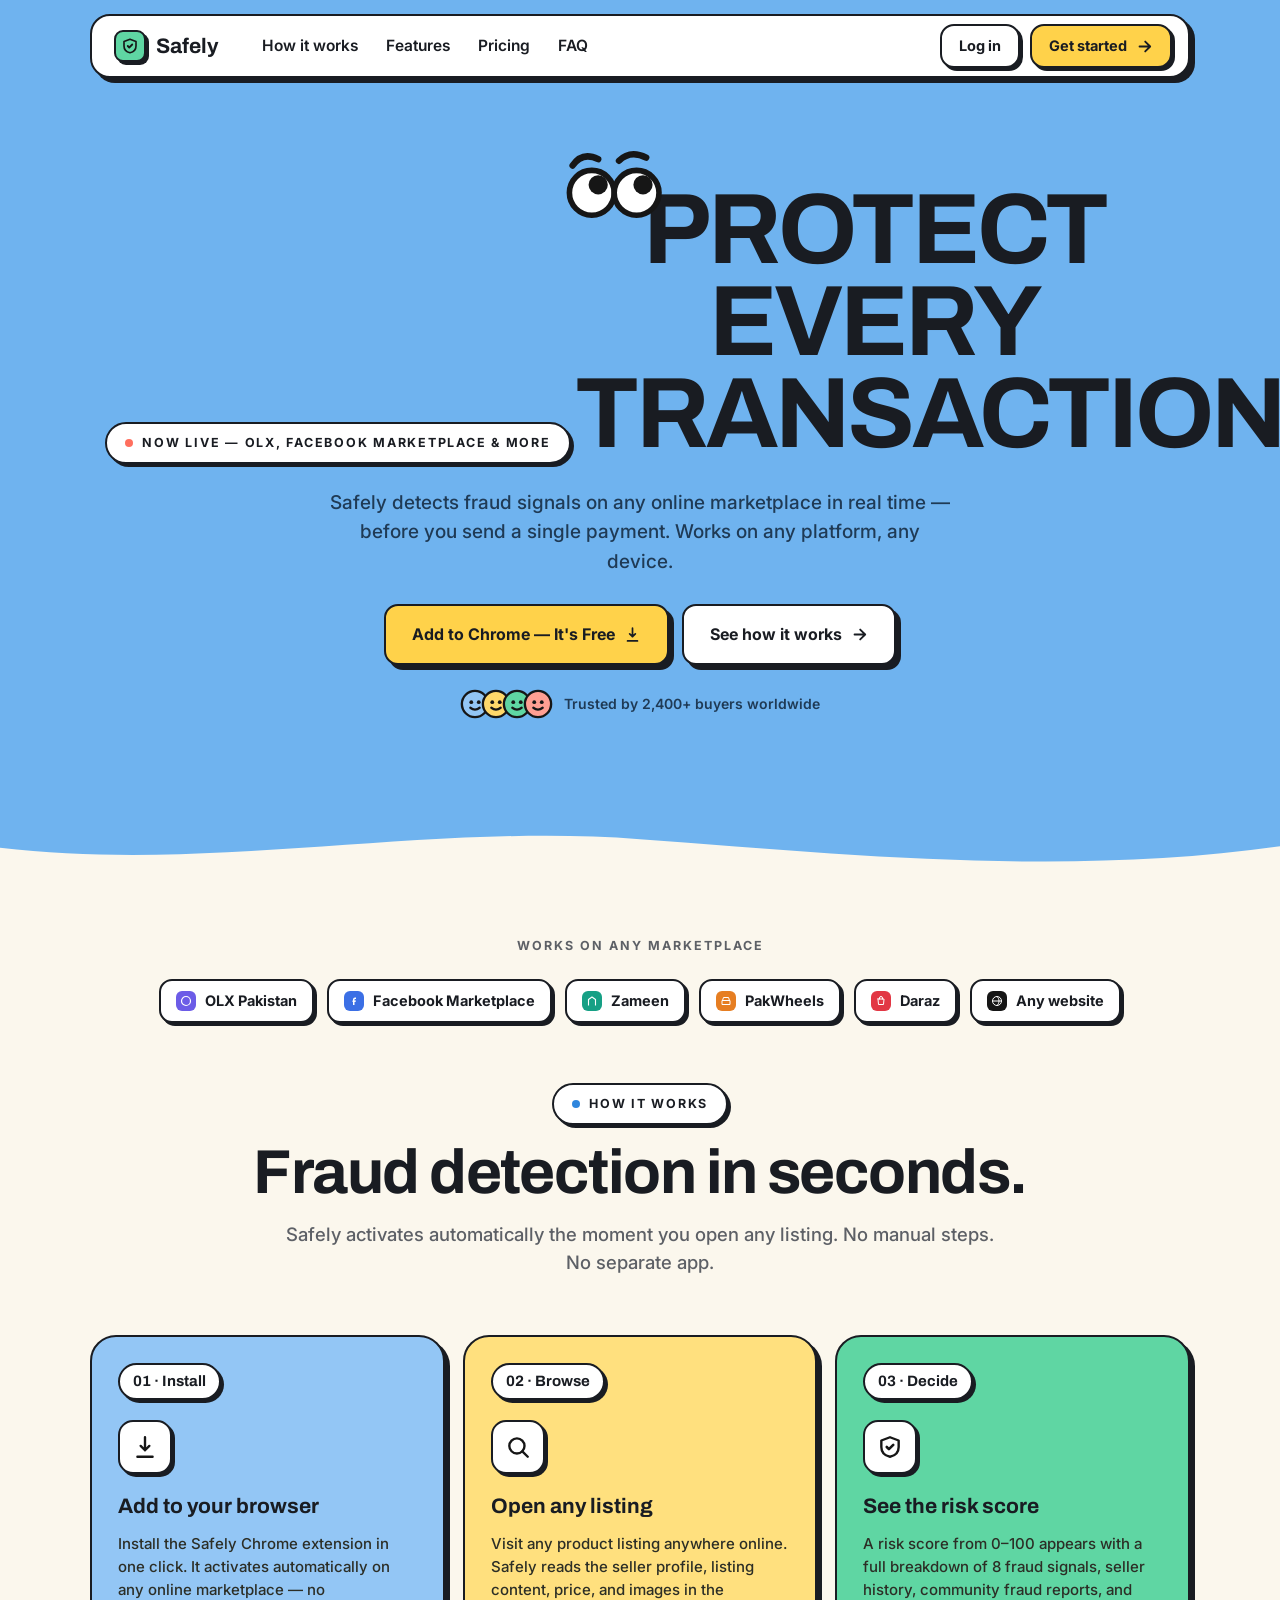
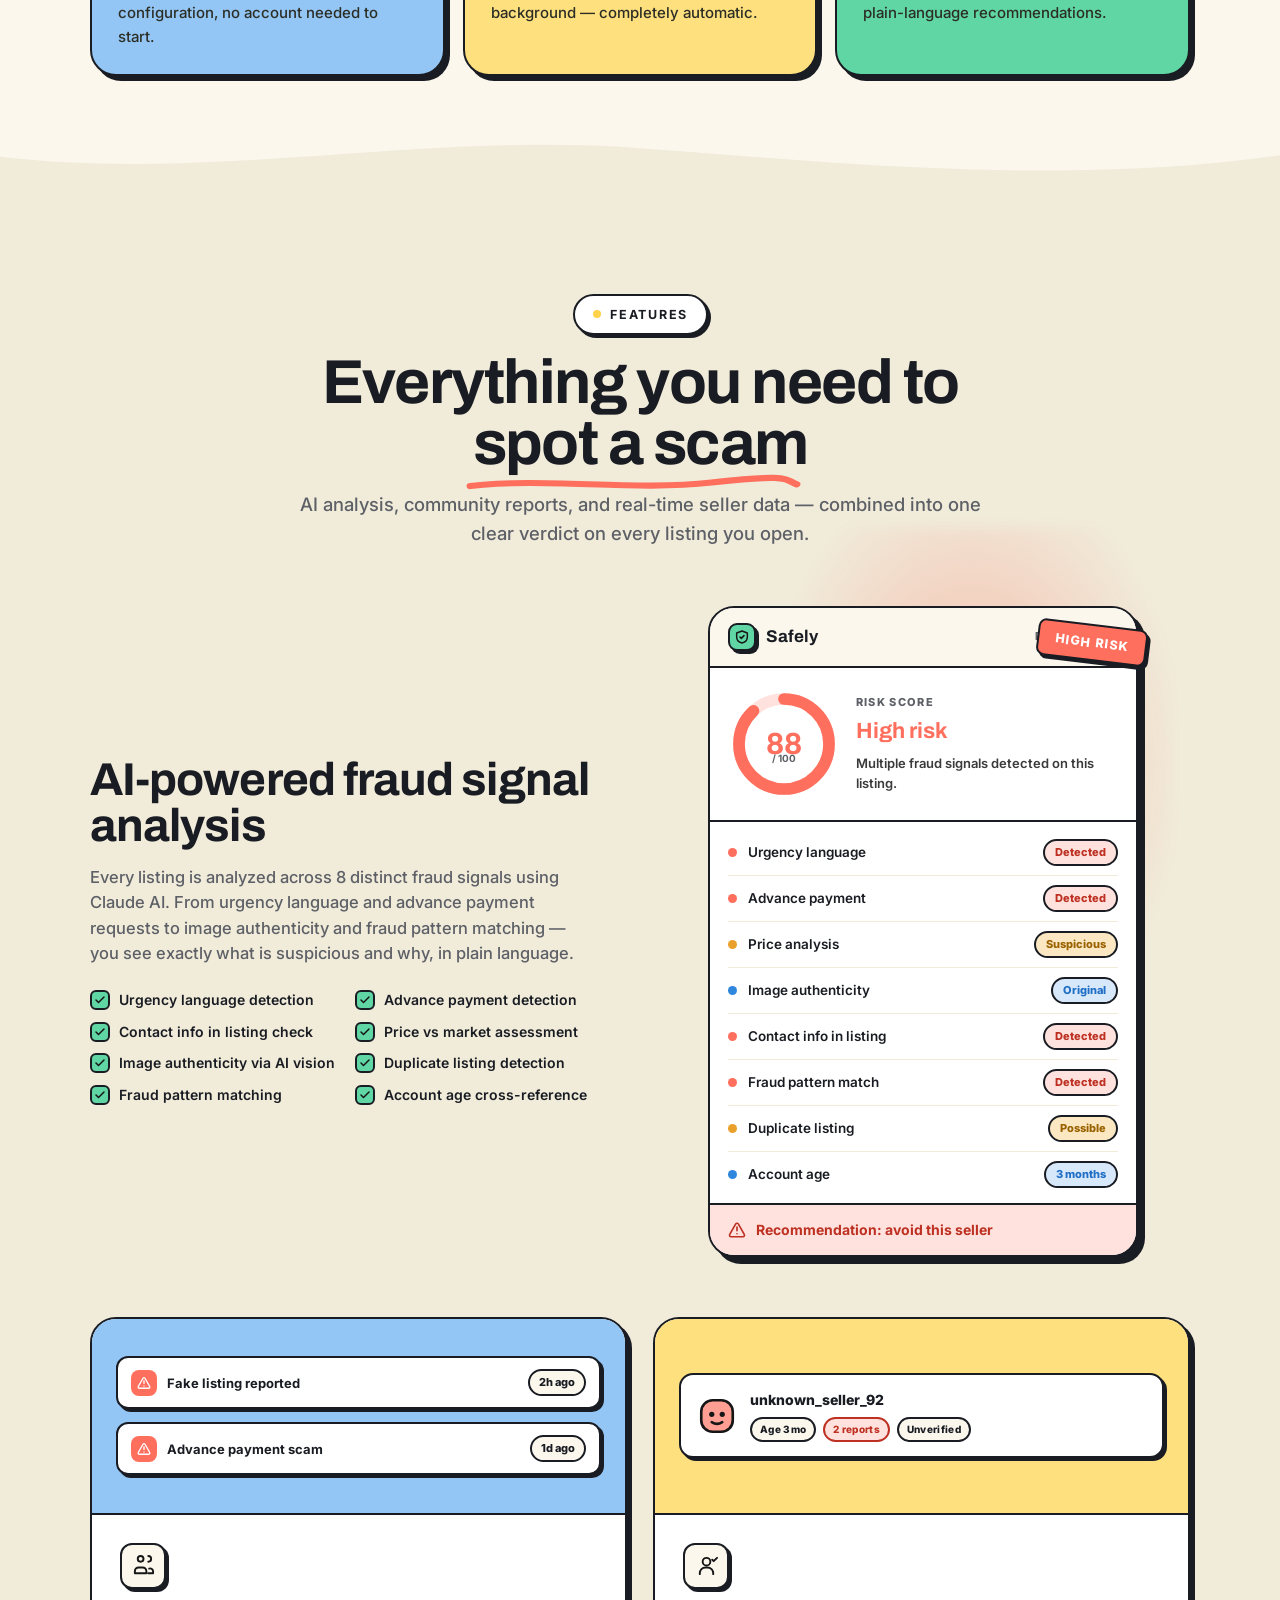
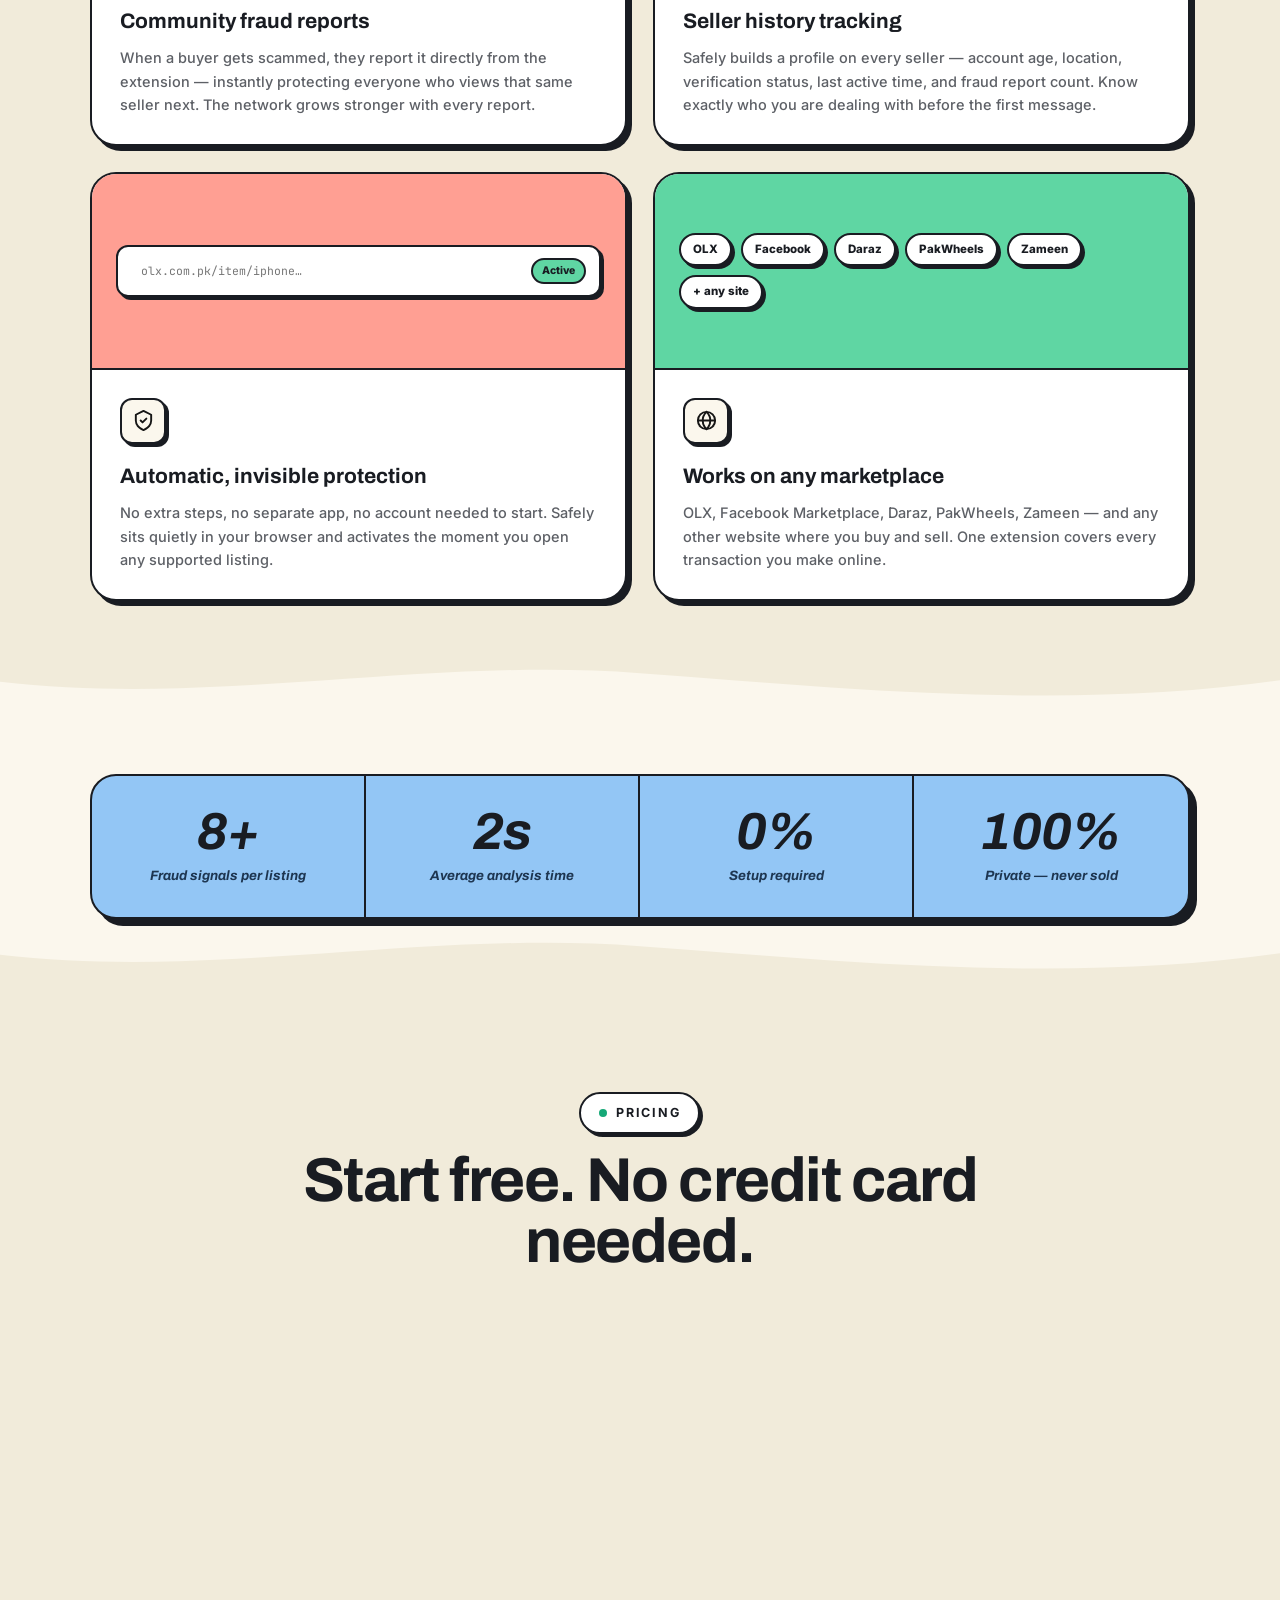
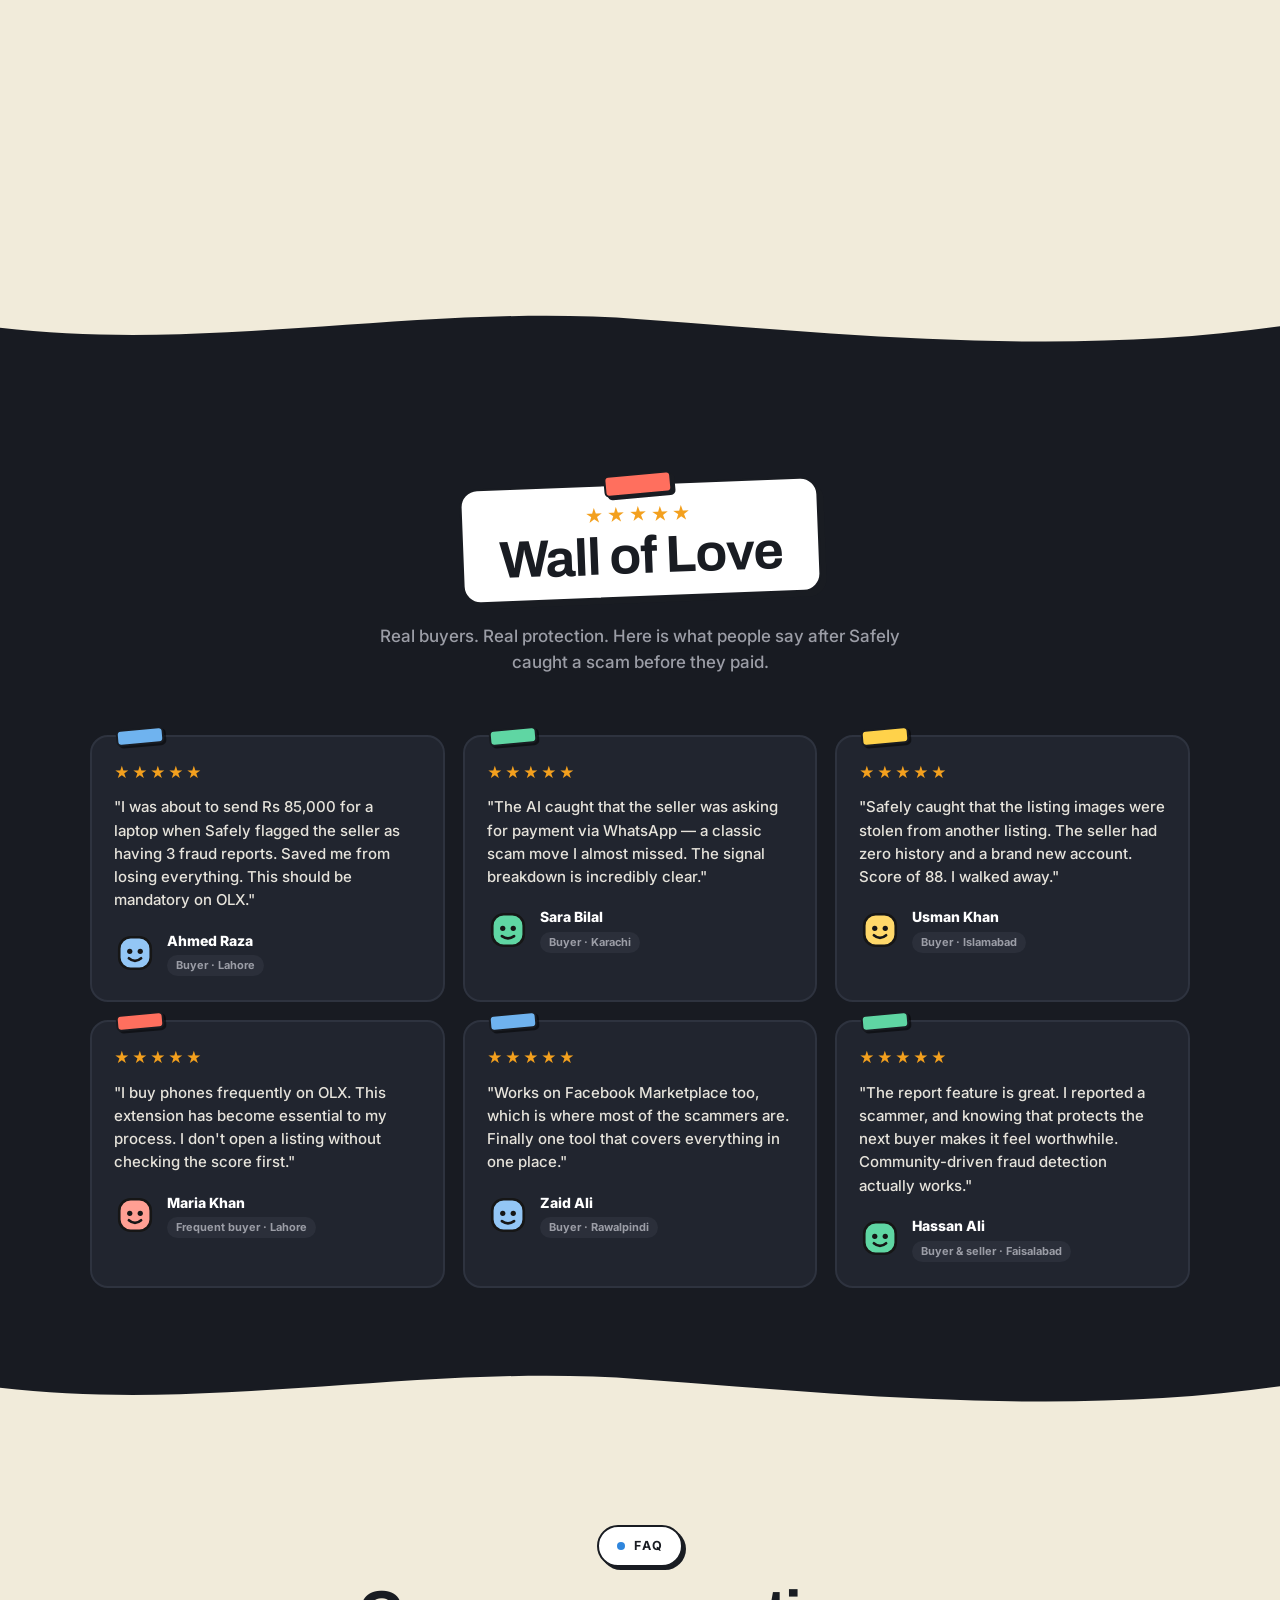
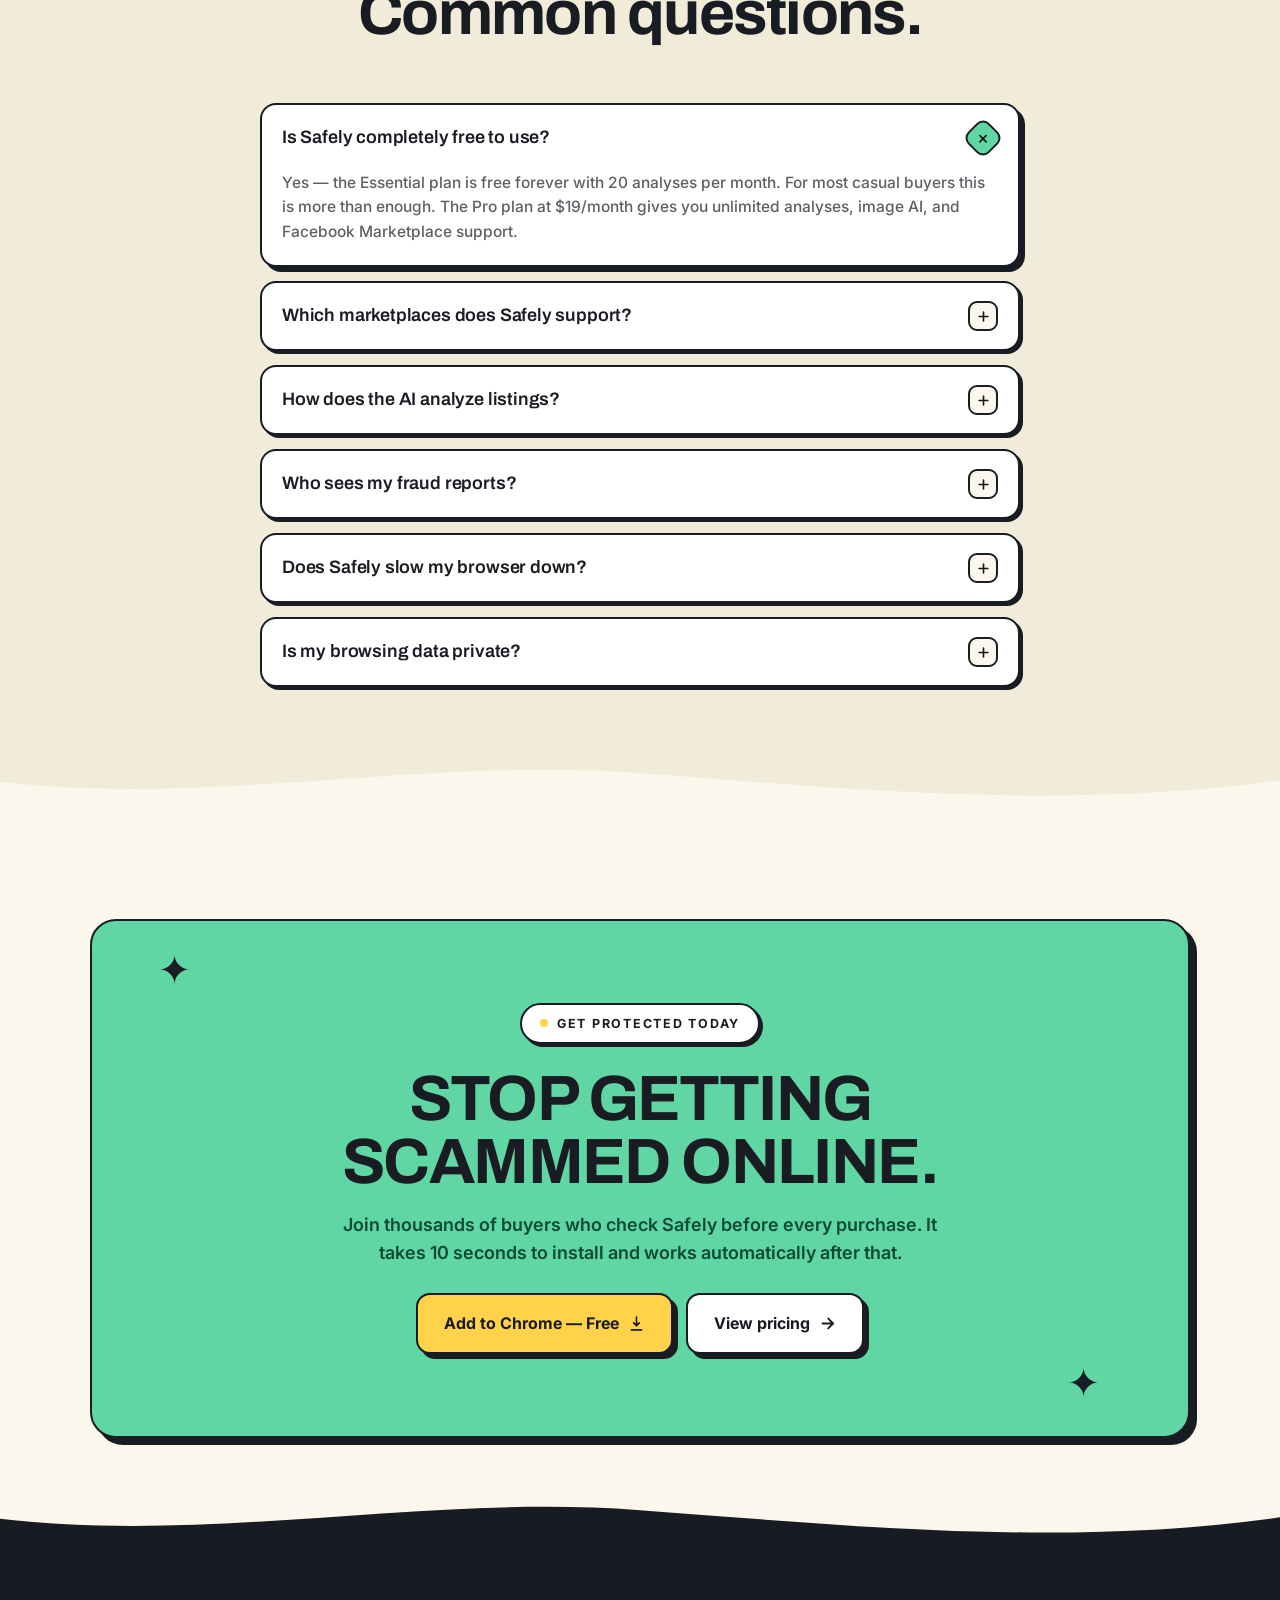
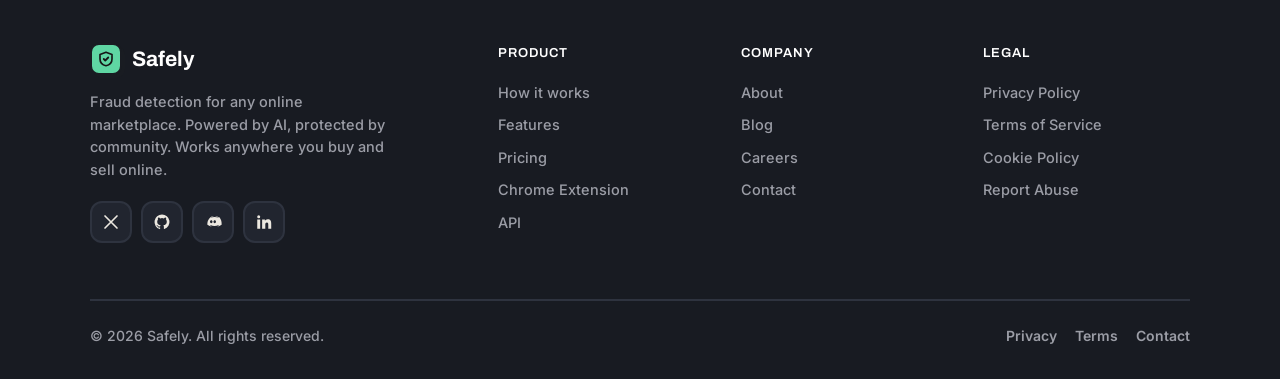
==== commit 1e98cf89: "redirected the magic link to dashboard" ====
--- a/site/index.html
+++ b/site/index.html
@@ -192,7 +192,9 @@
                     platform, any device.
                 </p>
                 <div class="hero-cta">
-                    <a href="#" class="btn btn-lg btn-sun"
+                    <a
+                        href="/downloads/safely-extension.zip"
+                        class="btn btn-lg btn-sun"
                         >Add to Chrome — It's Free
                         <svg viewBox="0 0 24 24" fill="none">
                             <path
@@ -2042,7 +2044,11 @@
                             <p class="s">
                                 Create an account or sign in to continue.
                             </p>
-                            <button class="si-google" type="button">
+                            <button
+                                class="si-google"
+                                type="button"
+                                id="siGoogle"
+                            >
                                 <svg viewBox="0 0 24 24">
                                     <path
                                         fill="#4285F4"
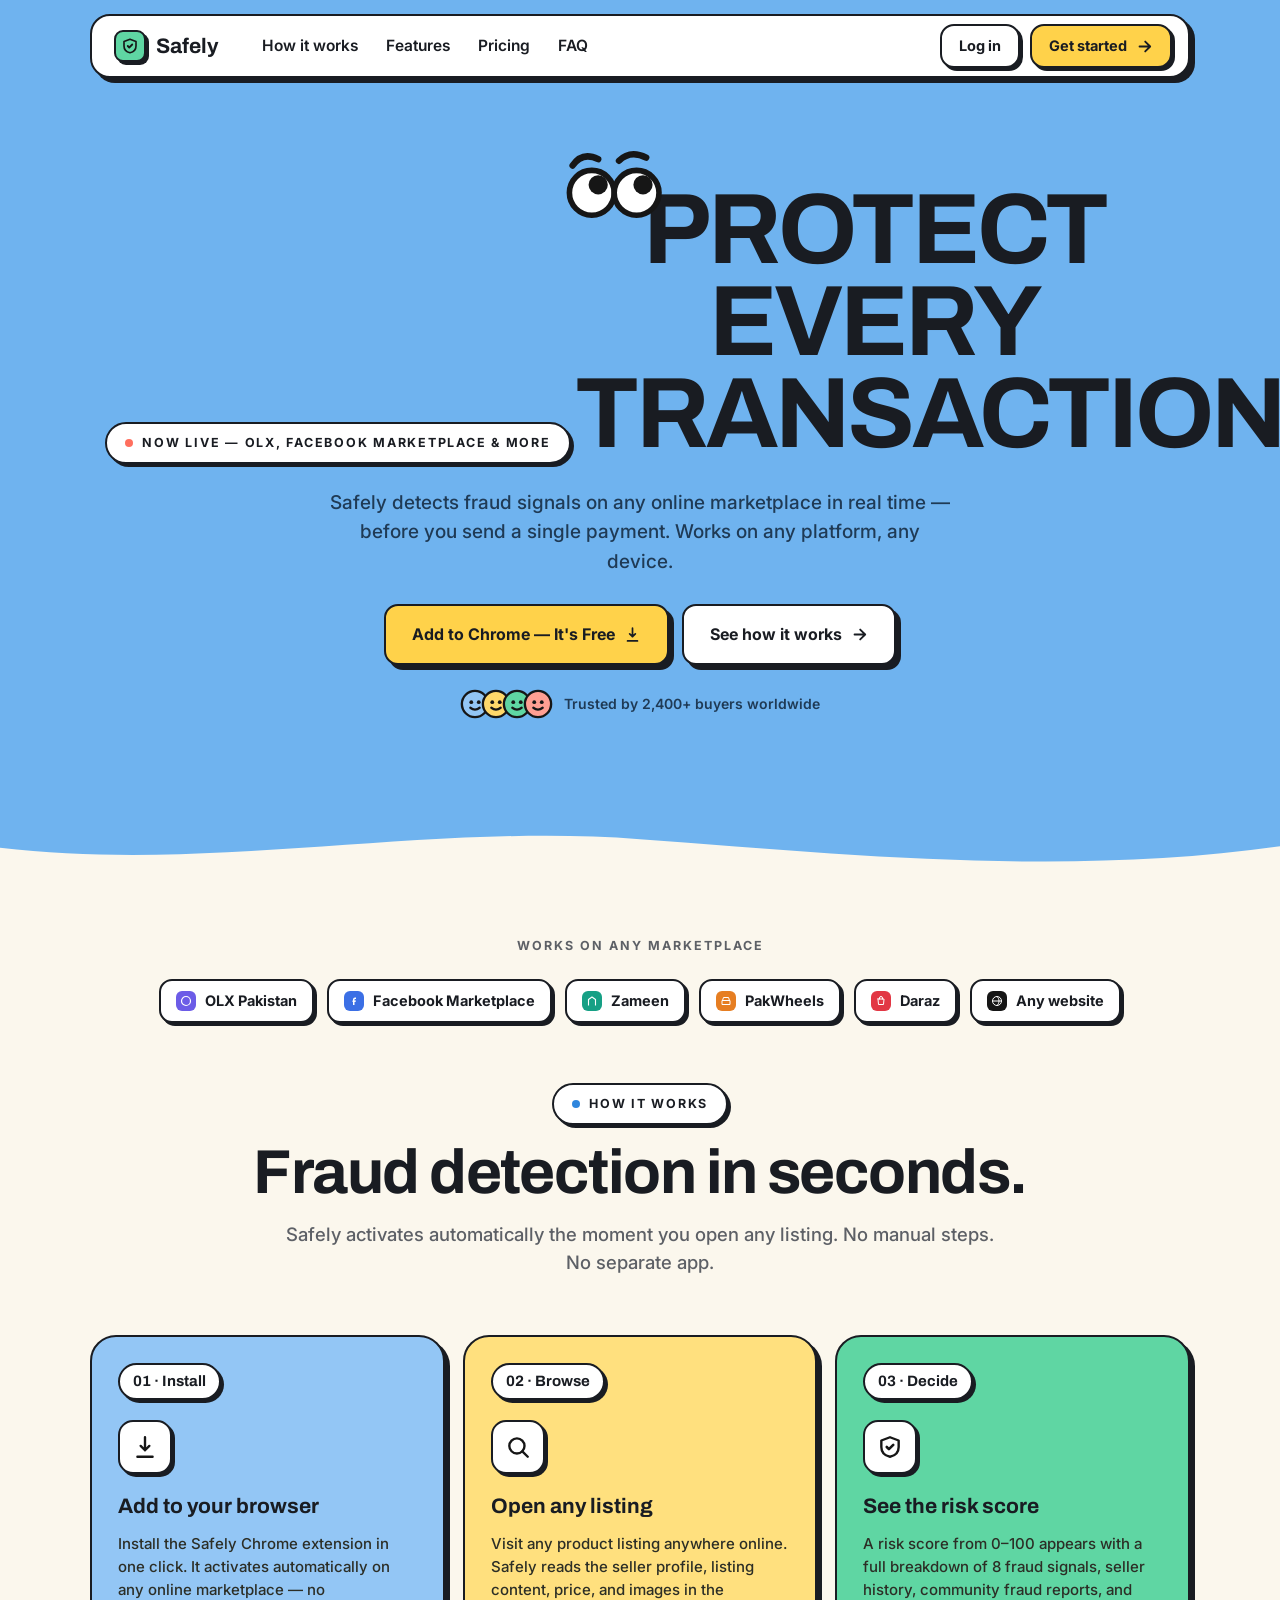
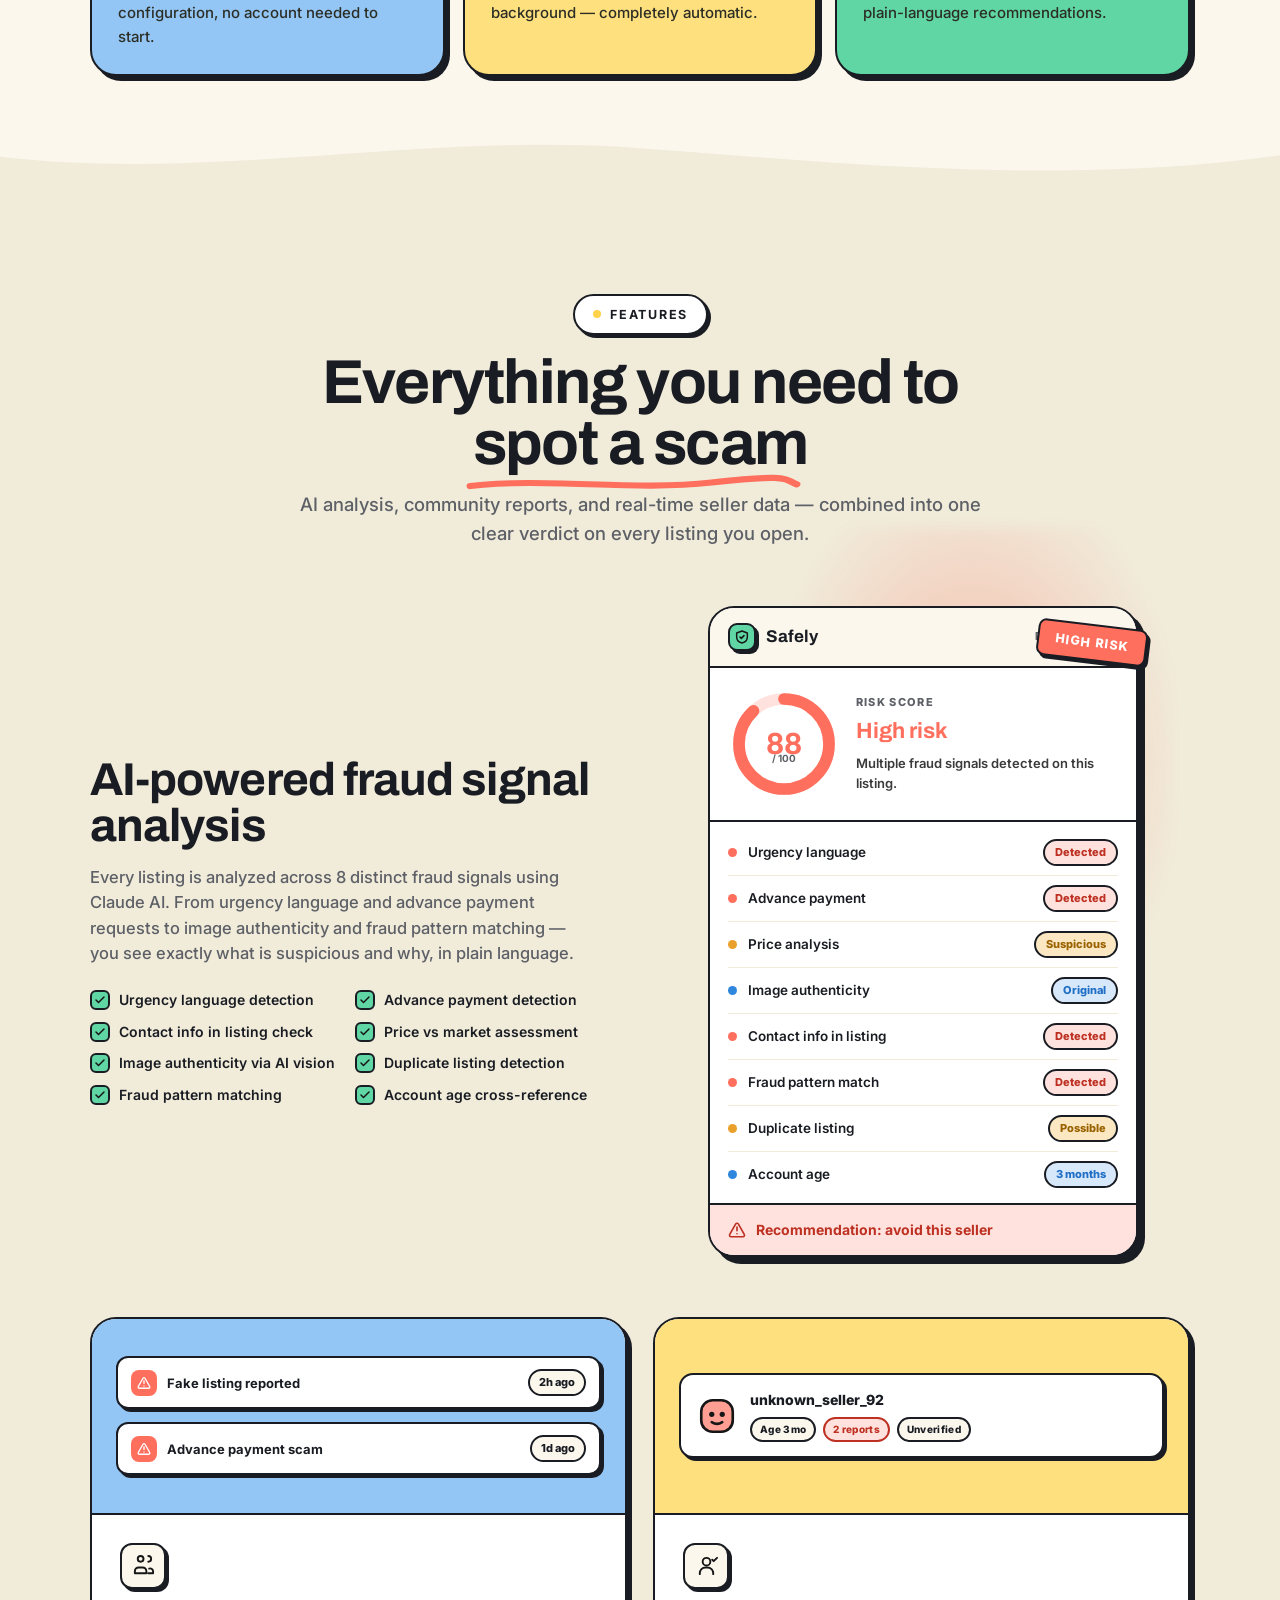
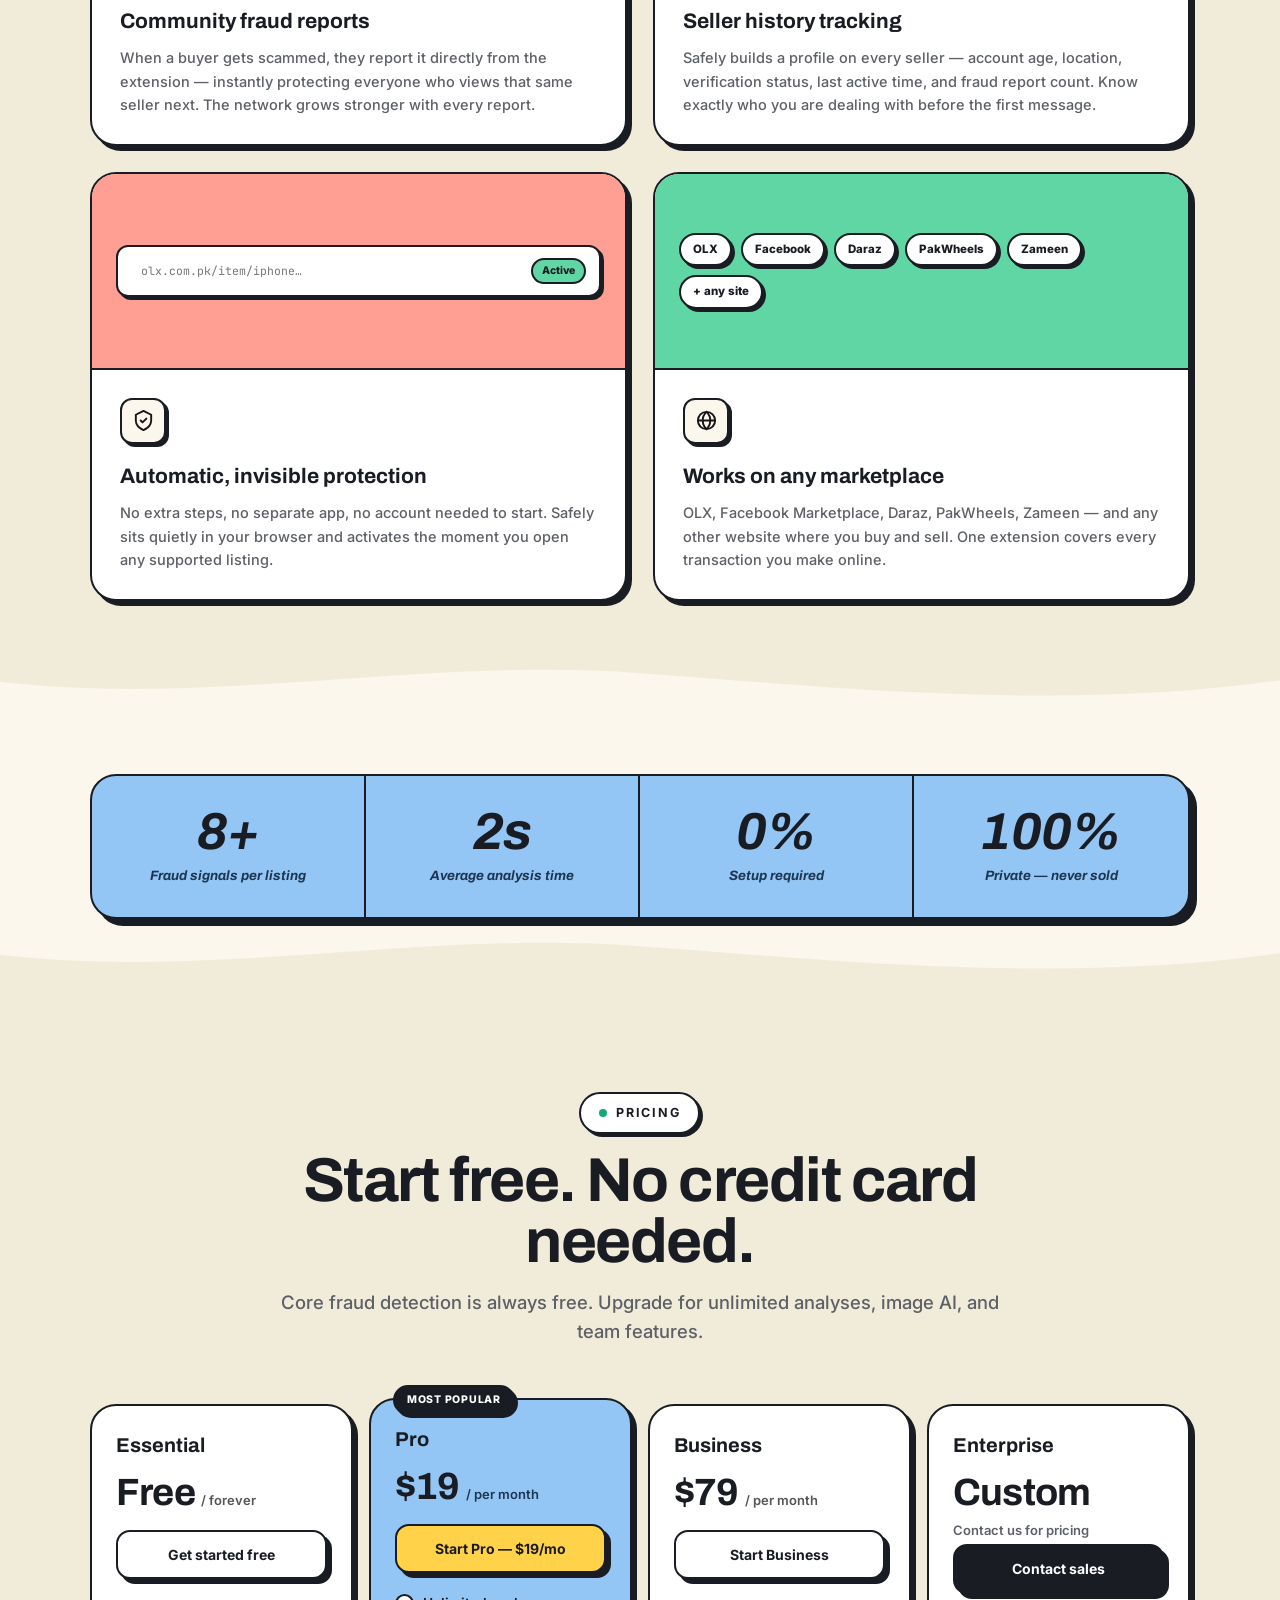
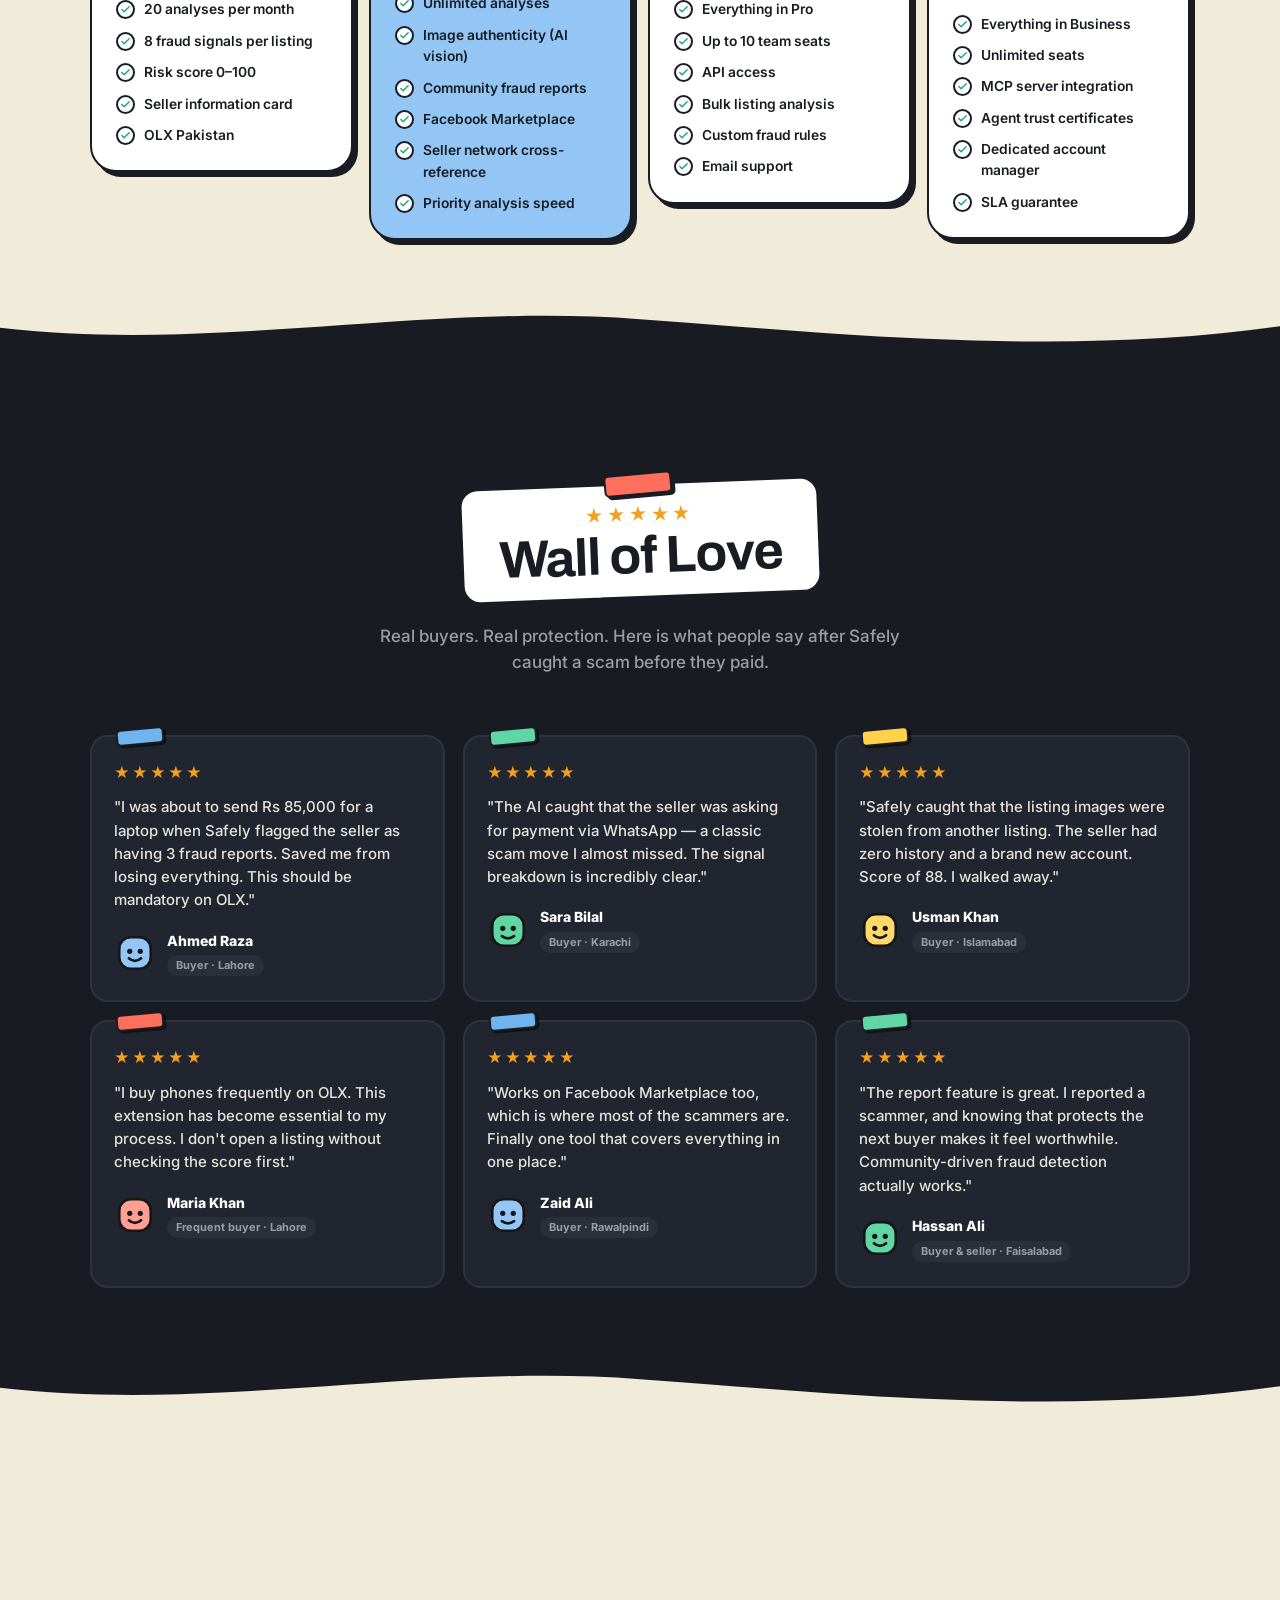
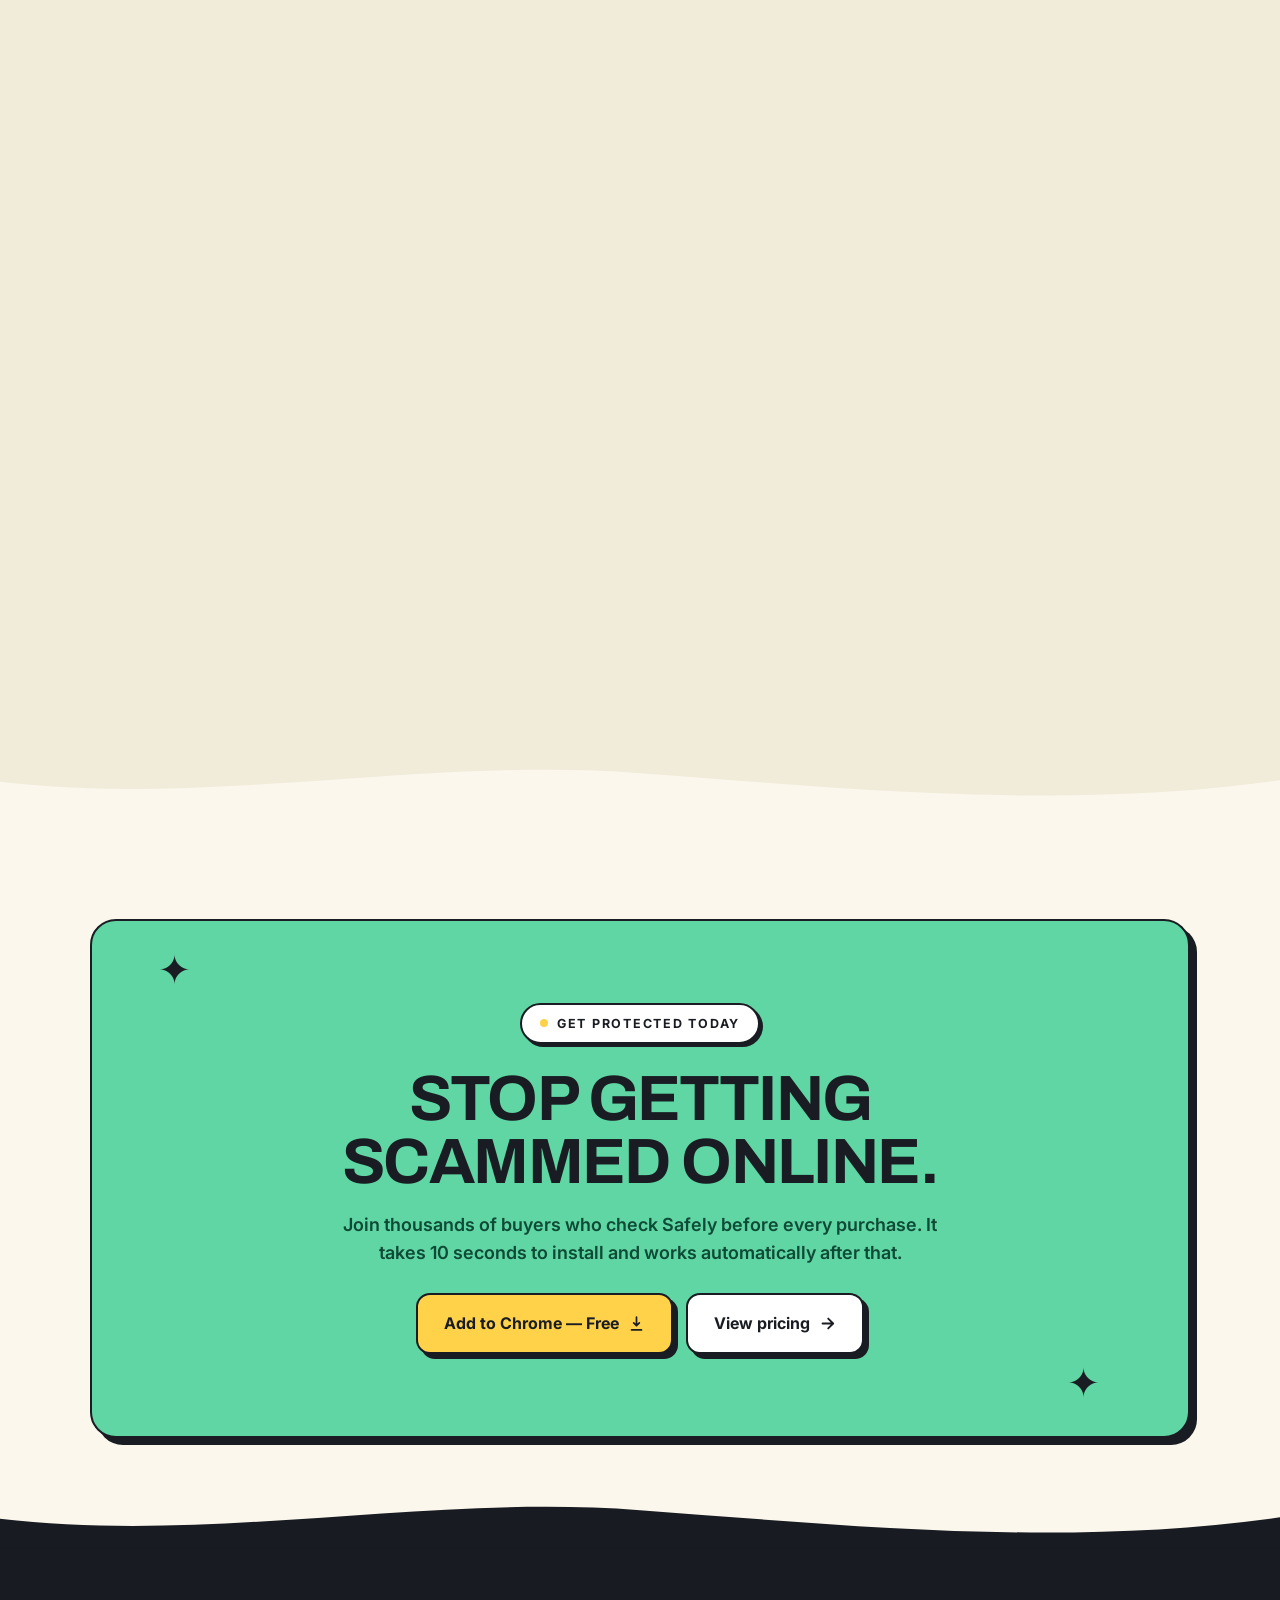
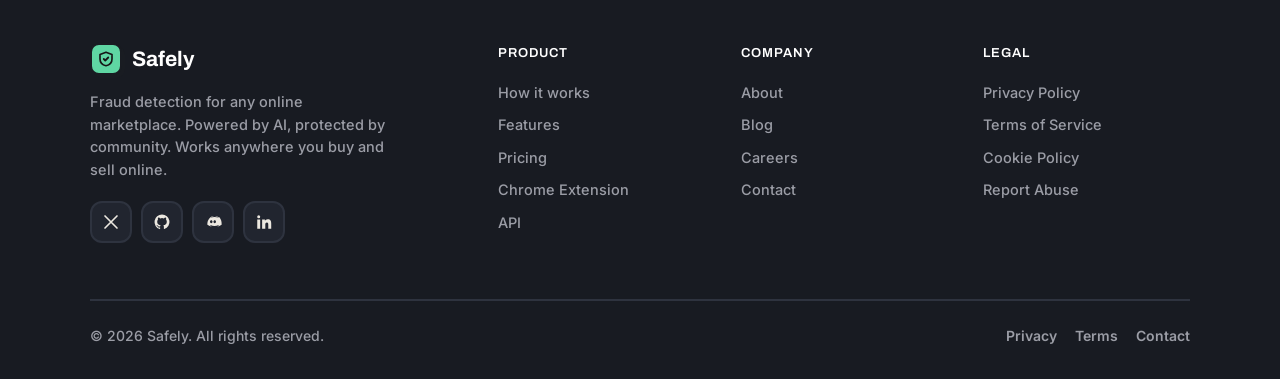
==== commit 113b855d: "added the magic link and google auth option to make the signup process work" ====
--- a/site/index.html
+++ b/site/index.html
@@ -1921,7 +1921,7 @@
                                     /></svg
                             ></a>
                             <a
-                                href="https://github.com/CoverOrg"
+                                href="https://github.com/safely"
                                 target="_blank"
                                 aria-label="GitHub"
                                 ><svg viewBox="0 0 24 24" fill="currentColor">
@@ -1936,7 +1936,7 @@
                                     /></svg
                             ></a>
                             <a
-                                href="linkedin.com/company/coverpay/"
+                                href="linkedin.com/company/safely"
                                 target="_blank"
                                 aria-label="LinkedIn"
                                 ><svg viewBox="0 0 24 24" fill="currentColor">
